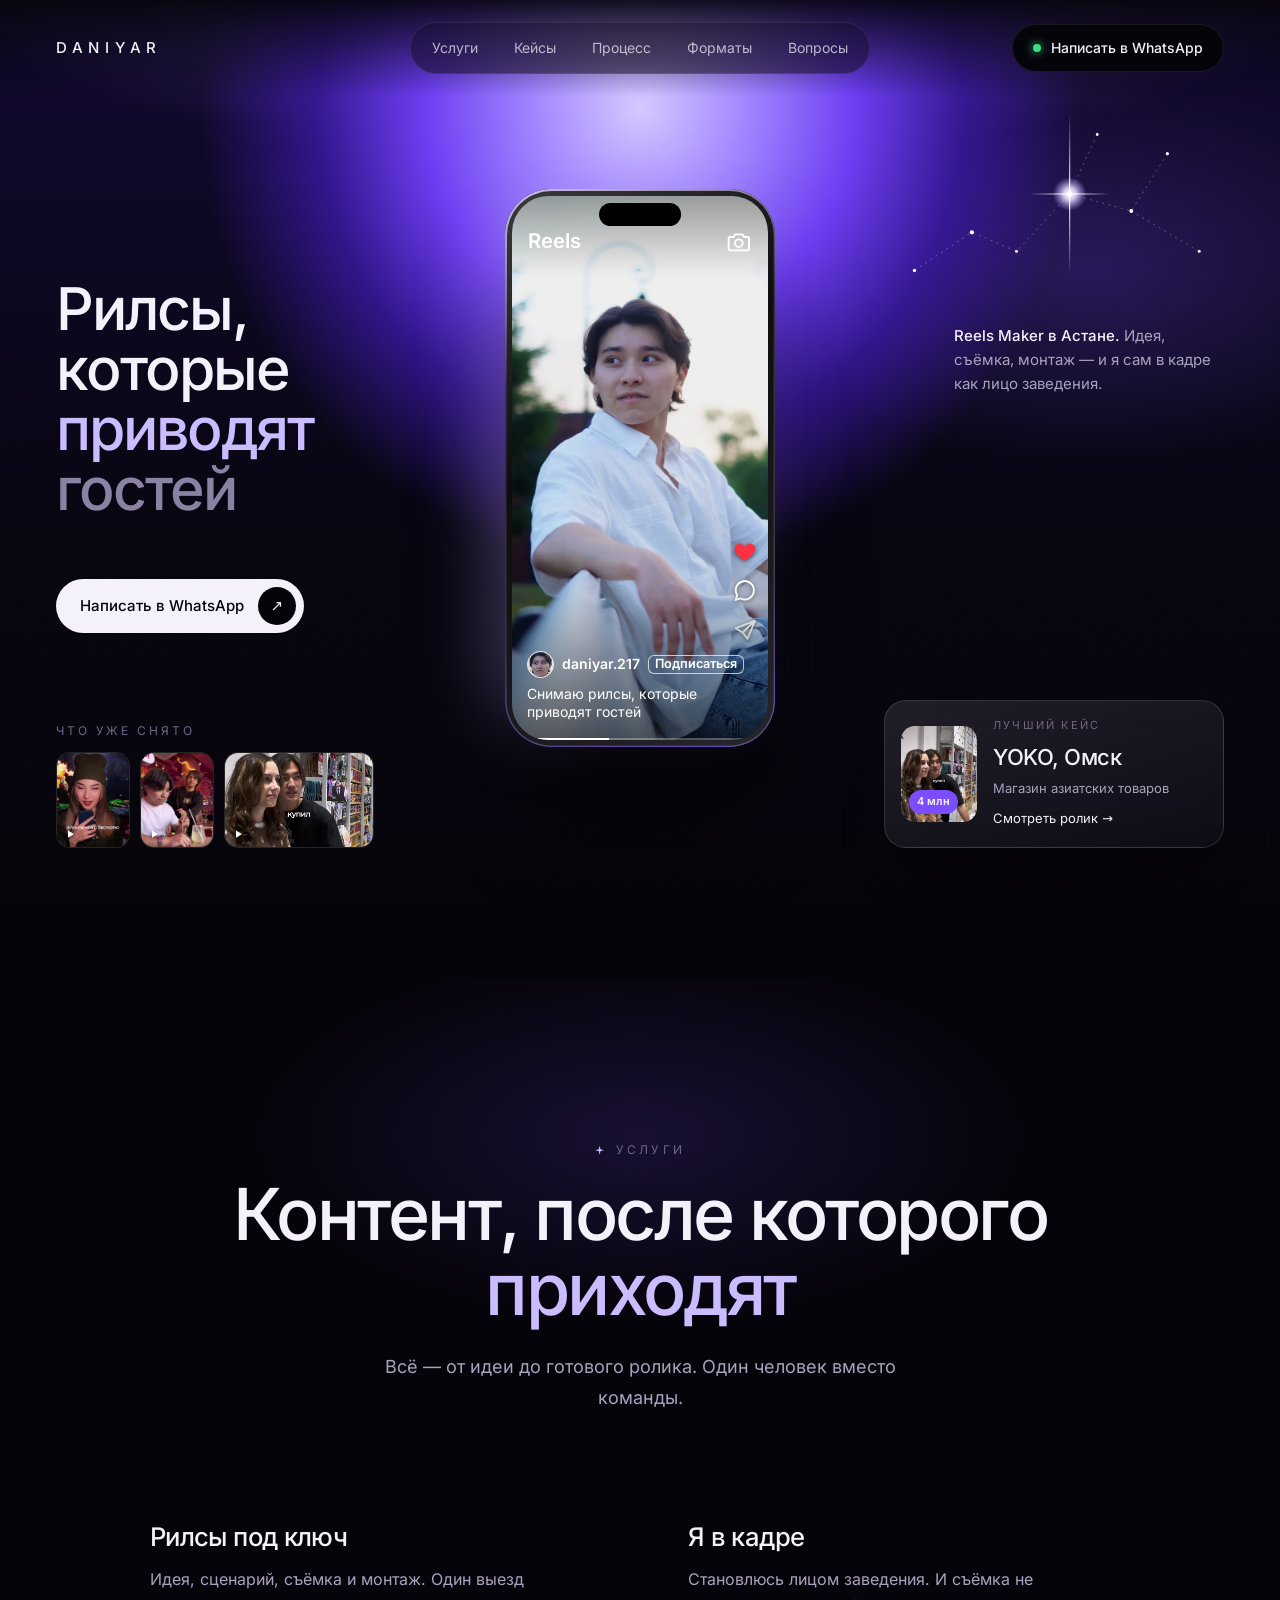
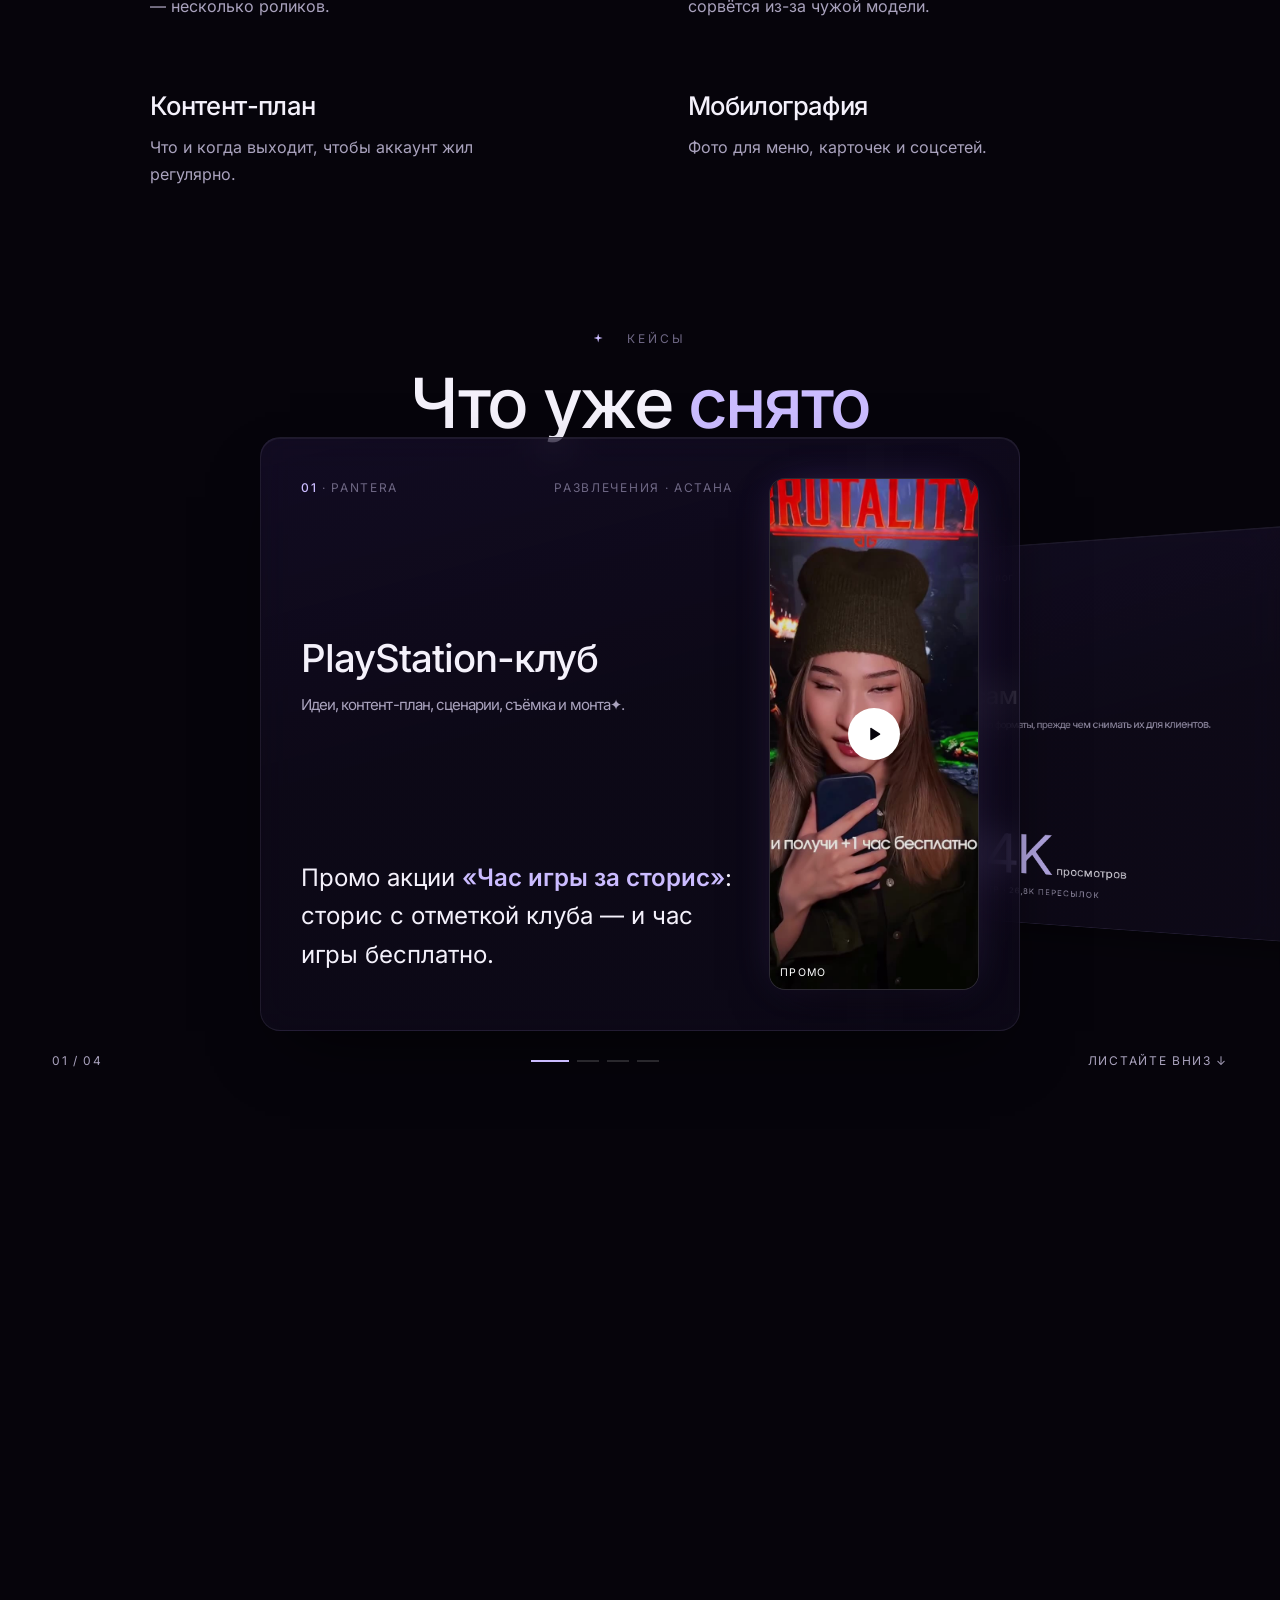
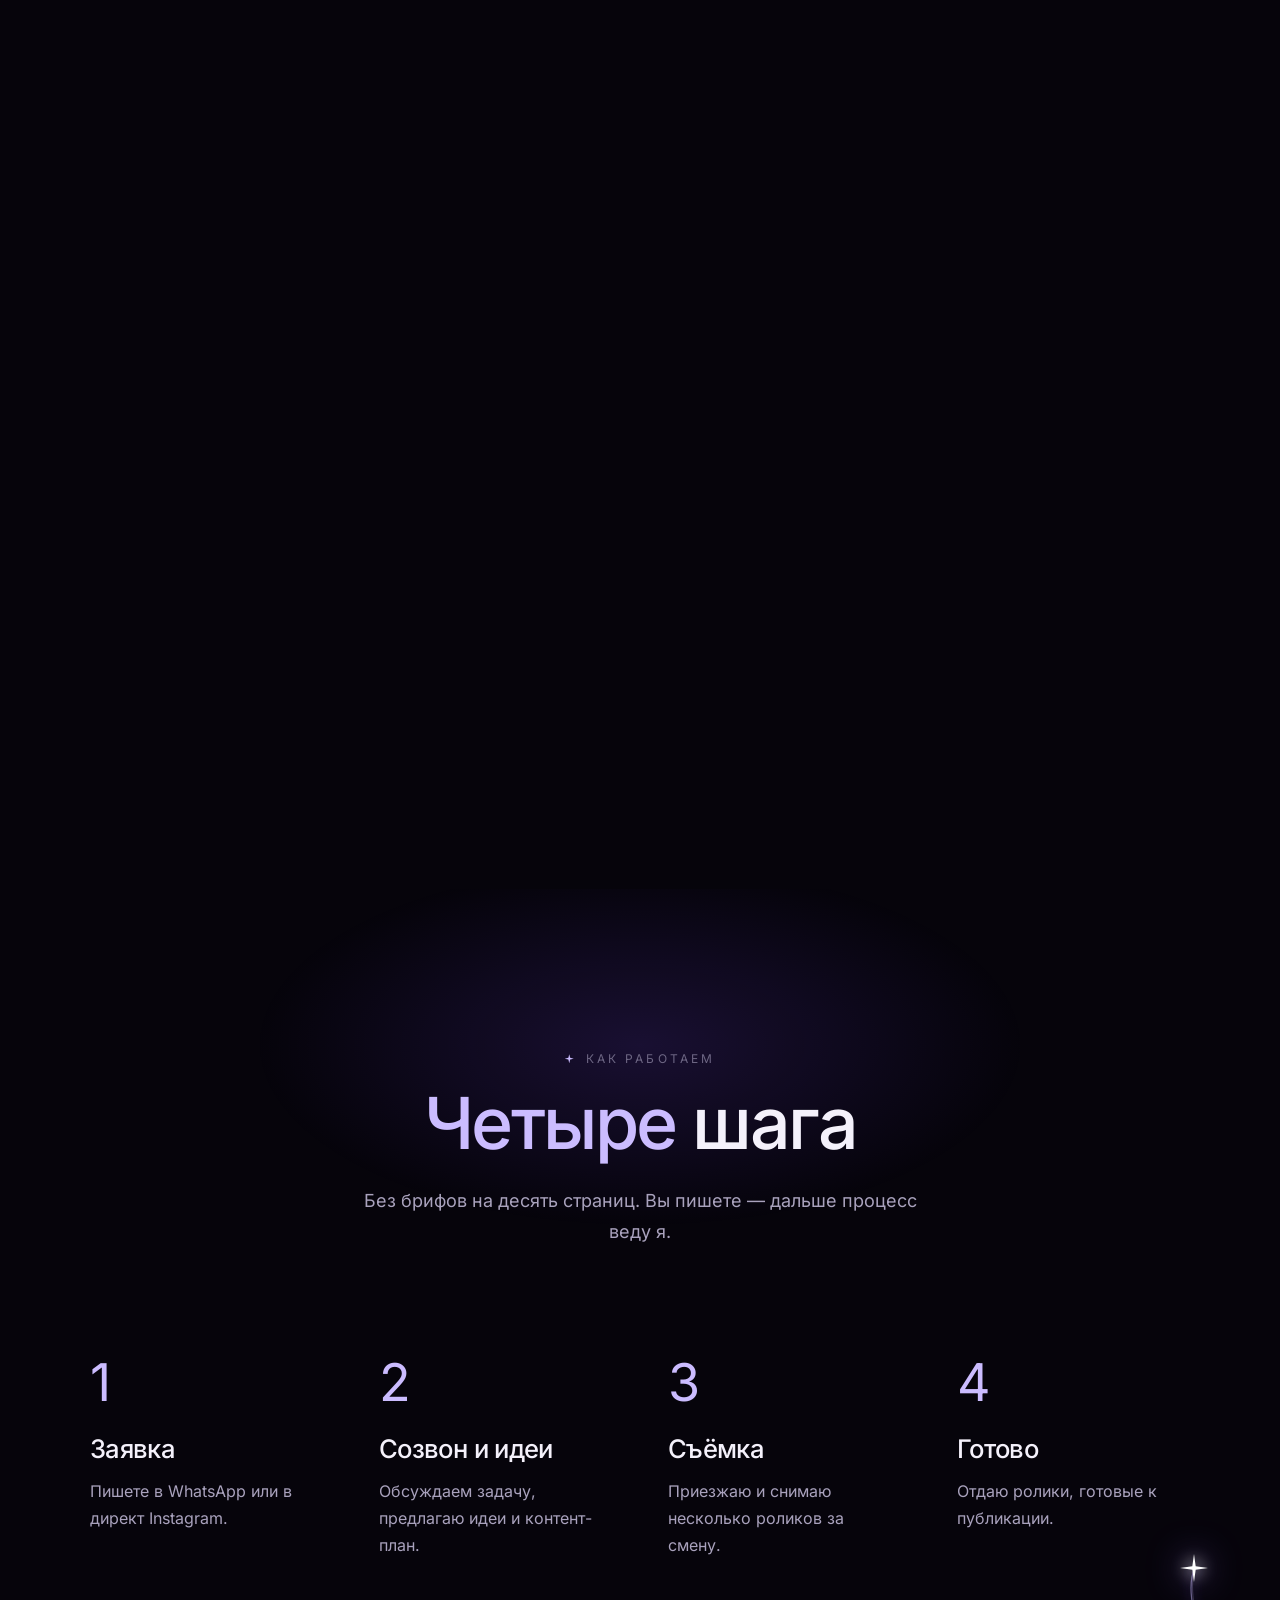
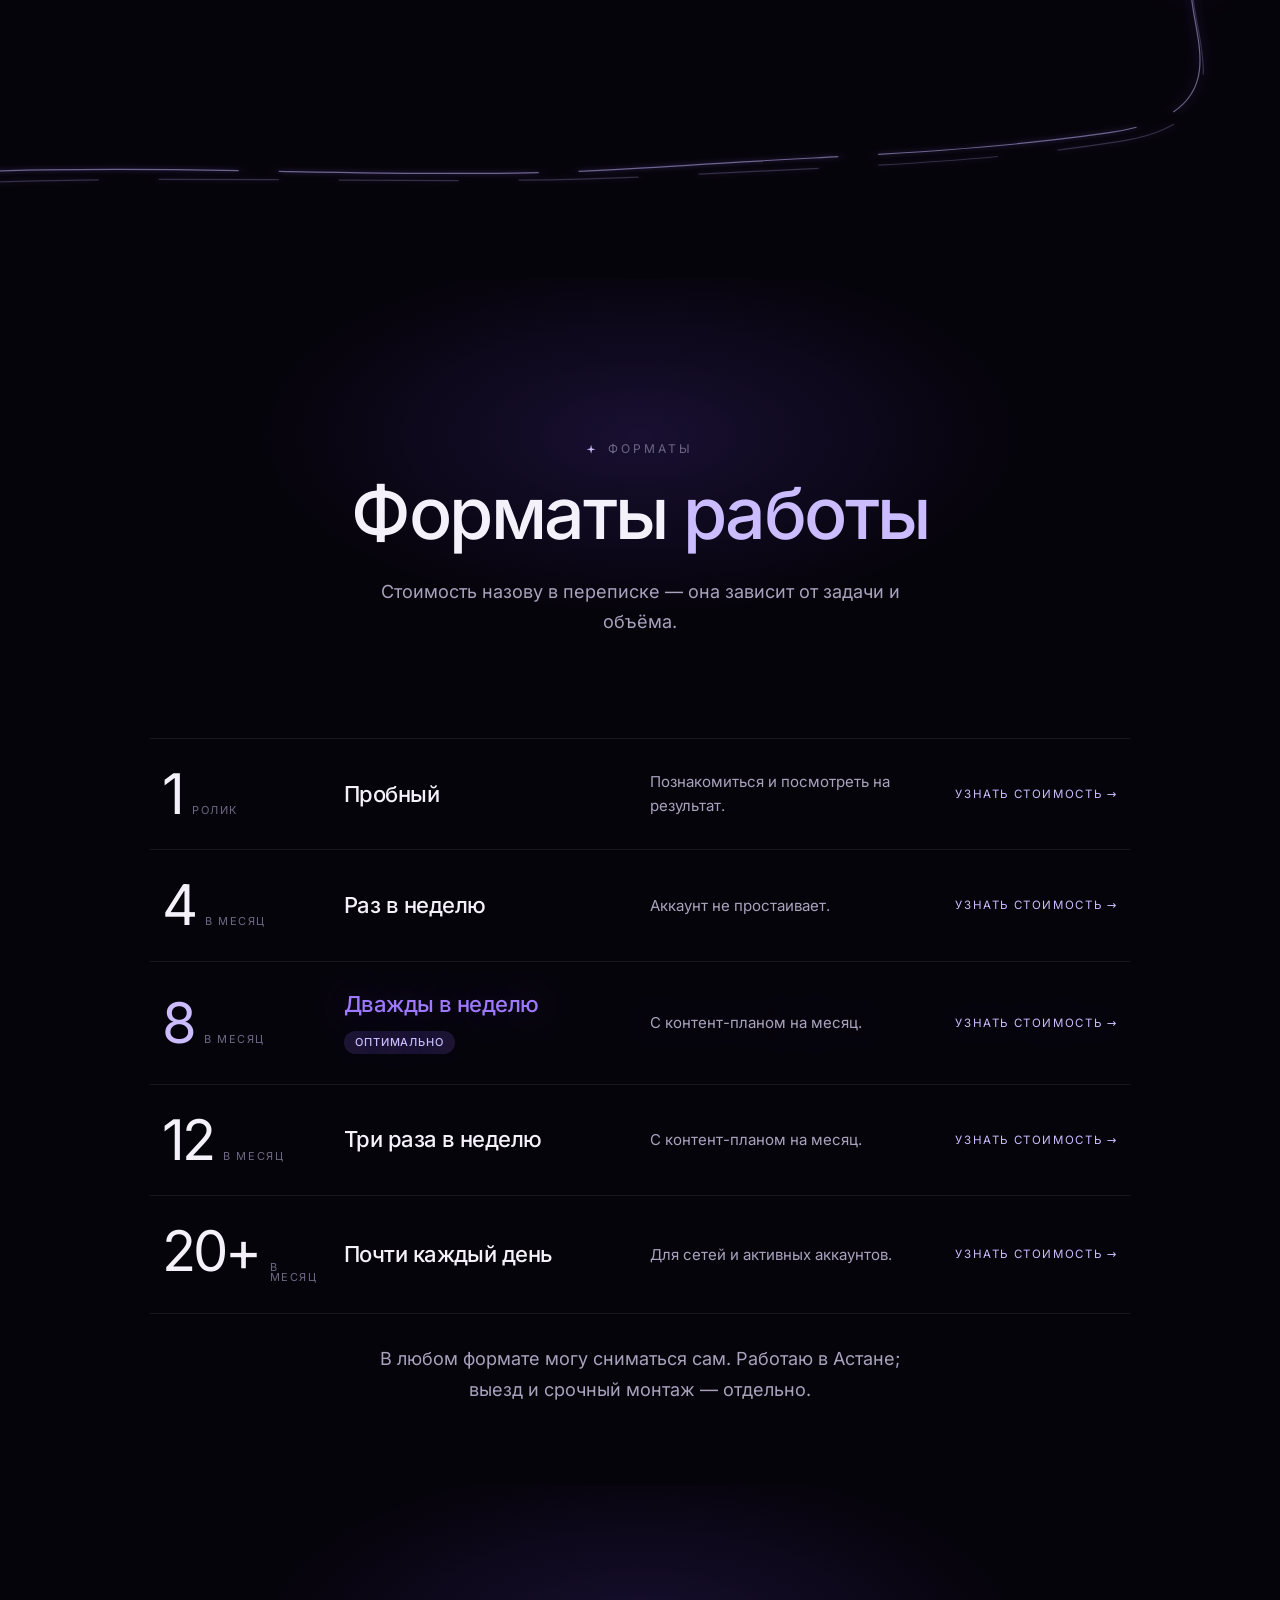
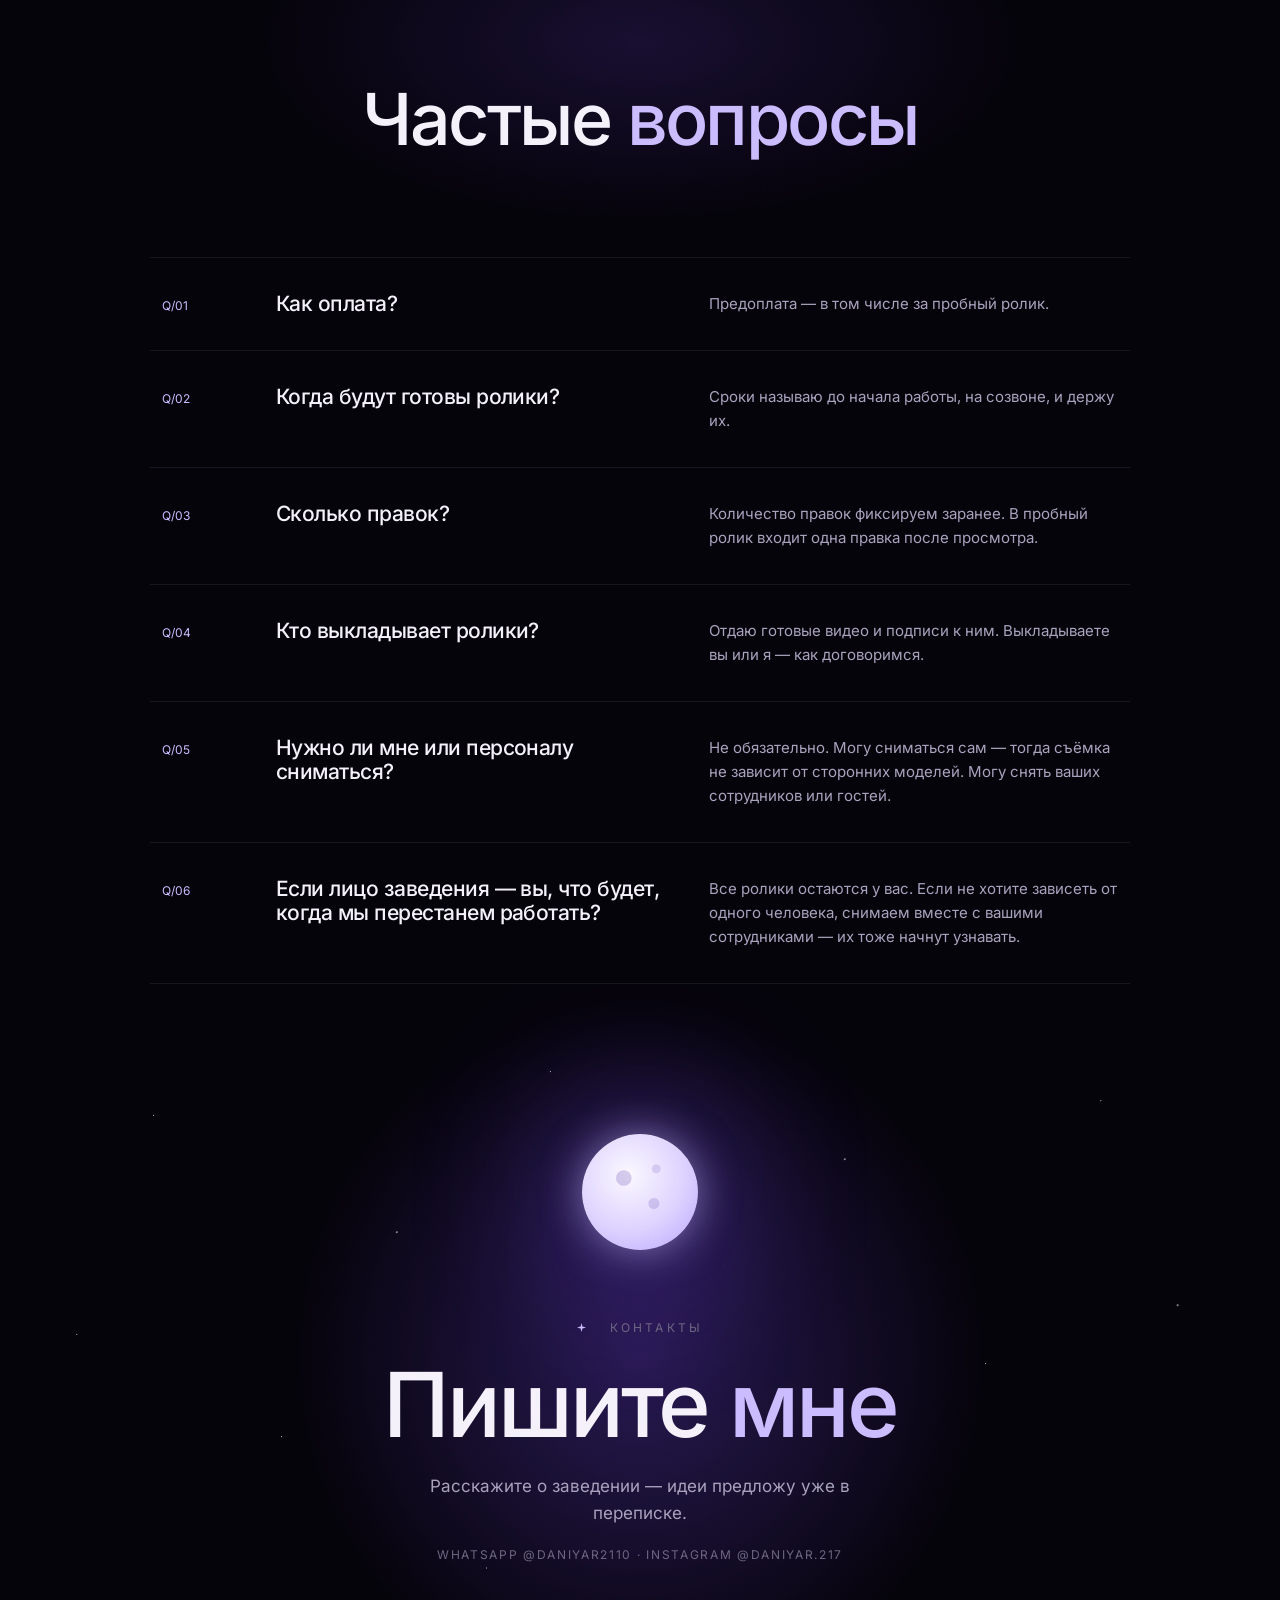
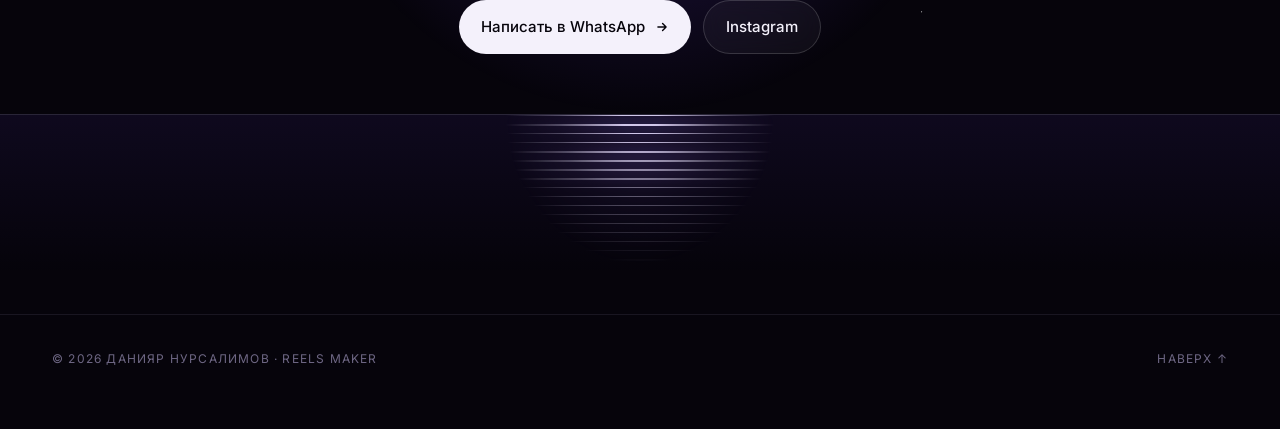
==== reels/index.html @ a0b36f48 "Drop the About section; order cases newest first The values block read too literally for clients; th" ====
<!doctype html>
<html lang="ru" class="no-js">
<head>
<meta charset="utf-8">
<meta name="viewport" content="width=device-width, initial-scale=1, viewport-fit=cover">
<title>Данияр Нурсалимов — Reels Maker | Рилсы для кафе, ресторанов и магазинов</title>
<meta name="description" content="Снимаю рилсы, которые приводят гостей, а не просто набирают лайки. До 4 млн просмотров на лучшем ролике. Идея, сценарий, съёмка, монтаж и съёмка с моим участием в кадре. Астана.">
<meta name="author" content="Данияр Нурсалимов">
<meta name="robots" content="index, follow">
<meta name="theme-color" content="#06040b">
<link rel="canonical" href="https://daniyard4.github.io/reels/">

<!-- Превью ссылки в мессенджерах и соцсетях -->
<meta property="og:type" content="website">
<meta property="og:site_name" content="Данияр Нурсалимов — Reels Maker">
<meta property="og:locale" content="ru_RU">
<meta property="og:url" content="https://daniyard4.github.io/reels/">
<meta property="og:title" content="Данияр — Reels Maker. Рилсы, которые приводят гостей">
<meta property="og:description" content="До 4 млн просмотров на лучшем ролике. Идея, съёмка, монтаж и лицо бренда в кадре — для кафе, ресторанов и магазинов.">
<meta property="og:image" content="https://daniyard4.github.io/reels/og.jpg">
<meta property="og:image:width" content="1200">
<meta property="og:image:height" content="630">
<meta name="twitter:card" content="summary_large_image">
<meta name="twitter:image" content="https://daniyard4.github.io/reels/og.jpg">

<link rel="icon" href="favicon.svg" type="image/svg+xml">
<link rel="apple-touch-icon" href="og.jpg">
<link rel="preload" href="fonts/inter-cyrillic-500-normal.woff2" as="font" type="font/woff2" crossorigin>
<link rel="stylesheet" href="css/site.css?v=13">
<script>
  document.documentElement.classList.replace('no-js', 'js');
</script>
</head>
<body>


<!--
  КОНТАКТЫ. WhatsApp указан ником (ссылки по нику WhatsApp пока работают не везде):
  кнопки с атрибутом data-wa копируют ник и показывают подсказку. Ник задан в js/app.js (NICK)
  и в тексте рядом с кнопками — ищите «daniyar2110».
  Если появится номер: замените href="#contacts" data-wa… на https://wa.me/7XXXXXXXXXX.
-->

<!-- Навигация -->
<nav class="vnav" aria-label="Основная навигация">
  <a class="logo" href="#top">DANIYAR</a>
  <div class="links">
    <a href="#services">Услуги</a>
    <a href="#cases">Кейсы</a>
    <a href="#process">Процесс</a>
    <a href="#formats">Форматы</a>
    <a href="#faq">Вопросы</a>
  </div>
  <a class="cta-top" href="#contacts" data-wa=""><i></i>Написать в WhatsApp</a>
</nav>

<!-- 1. Первый экран -->
<header class="vhero" id="top">
  <!-- Небо: созвездие с путеводной звездой -->
  <svg class="sky" viewBox="0 0 320 220" aria-hidden="true">
    <defs>
      <linearGradient id="fv" x1="0" y1="0" x2="0" y2="1"><stop offset="0" stop-color="#fff" stop-opacity="0"/><stop offset=".5" stop-color="#fff"/><stop offset="1" stop-color="#fff" stop-opacity="0"/></linearGradient>
      <linearGradient id="fh" x1="0" y1="0" x2="1" y2="0"><stop offset="0" stop-color="#fff" stop-opacity="0"/><stop offset=".5" stop-color="#fff"/><stop offset="1" stop-color="#fff" stop-opacity="0"/></linearGradient>
      <radialGradient id="core"><stop offset="0" stop-color="#fff"/><stop offset=".35" stop-color="#e6dcff" stop-opacity=".9"/><stop offset="1" stop-color="#b9a3ff" stop-opacity="0"/></radialGradient>
    </defs>
    <path class="lines" d="M24 168 L78 132 L120 150 L170 96 L228 112 L262 58 M170 96 L196 40 M228 112 L292 150"/>
    <g class="dots"><circle cx="24" cy="168" r="1.6"/><circle cx="78" cy="132" r="2"/><circle cx="120" cy="150" r="1.4"/><circle cx="228" cy="112" r="1.8"/><circle cx="262" cy="58" r="1.5"/><circle cx="196" cy="40" r="1.3"/><circle cx="292" cy="150" r="1.4"/></g>
    <g class="flare"><circle cx="170" cy="96" r="16" fill="url(#core)"/><rect x="169.4" y="20" width="1.2" height="152" fill="url(#fv)"/><rect x="132" y="95.4" width="76" height="1.2" fill="url(#fh)"/><circle cx="170" cy="96" r="2.6" fill="#fff"/></g>
  </svg>
  <h1 class="rv"><span>Рилсы,</span><span>которые</span><span>приводят</span><span>гостей</span></h1>

  <!-- Телефон: исходное фото без обработки внутри рилса -->
  <div class="stage">
    <span class="halo" aria-hidden="true"></span>
    <div class="phone">
      <div class="screen">
        <span class="island" aria-hidden="true"></span>
        <picture>
          <source srcset="me.webp" type="image/webp">
          <img src="me.jpg" width="900" height="1354" alt="Данияр Нурсалимов" fetchpriority="high">
        </picture>
        <div class="ui" aria-hidden="true">
          <div class="ui-top"><b>Reels</b><svg viewBox="0 0 24 24" fill="none" stroke="currentColor" stroke-width="1.8"><path d="M4 7.5h3l1.6-2.5h6.8L17 7.5h3a1.5 1.5 0 0 1 1.5 1.5v9.5A1.5 1.5 0 0 1 20 20H4a1.5 1.5 0 0 1-1.5-1.5V9A1.5 1.5 0 0 1 4 7.5z"/><circle cx="12" cy="13.3" r="3.6"/></svg></div>
          <div class="ui-side">
            <svg class="liked" viewBox="0 0 24 24" fill="currentColor"><path d="M12 20.5s-7.5-4.6-9.3-9.2C1.4 8 3.5 4.5 7 4.5c2 0 3.6 1.1 5 2.9 1.4-1.8 3-2.9 5-2.9 3.5 0 5.6 3.5 4.3 6.8-1.8 4.6-9.3 9.2-9.3 9.2z"/></svg>
            <svg viewBox="0 0 24 24" fill="none" stroke="currentColor" stroke-width="1.8" stroke-linejoin="round"><path d="M20.5 11.5a8.5 8.5 0 0 1-12.4 7.6L3.5 20.5l1.4-4.4A8.5 8.5 0 1 1 20.5 11.5z"/></svg>
            <svg viewBox="0 0 24 24" fill="none" stroke="currentColor" stroke-width="1.8" stroke-linejoin="round"><path d="M21.5 3.5L10 14.5M21.5 3.5l-7 17-4.5-6-6.5-4z"/></svg>
          </div>
          <div class="ui-bottom">
            <div class="ui-user"><img src="me-avatar.jpg" alt="" width="48" height="48">daniyar.217<span class="follow">Подписаться</span></div>
            <p class="ui-cap">Снимаю рилсы, которые приводят гостей</p>
          </div>
          <span class="ui-bar"><i></i></span>
        </div>
      </div>
    </div>
  </div>

  <p class="aside rv" style="--d:.15s"><b>Reels Maker в Астане.</b> Идея, съёмка, монтаж — и я сам в кадре как лицо заведения.</p>
  <a class="cta rv" style="--d:.2s" href="#contacts" data-wa="">Написать в WhatsApp <i aria-hidden="true">↗</i></a>

  <p class="thumbs-cap">Что уже снято</p>
  <div class="thumbs">
    <button type="button" data-videos="cases/pantera.mp4" data-posters="cases/pantera.jpg" aria-label="Ролик для PANTERA"><img src="cases/pantera.jpg" alt="" width="74" height="96"><span><svg width="10" height="10" viewBox="0 0 24 24"><path d="M7 4.8v14.4c0 .8.9 1.3 1.6.9l11.3-7.2c.6-.4.6-1.3 0-1.7L8.6 3.9C7.9 3.5 7 4 7 4.8z" fill="currentColor"/></svg></span></button>
    <button type="button" data-videos="cases/chico-1.mp4|cases/chico-2.mp4" data-posters="cases/chico-1.jpg|cases/chico-2.jpg" aria-label="Ролики для Чико"><img src="cases/chico-1.jpg" alt="" width="74" height="96"><span><svg width="10" height="10" viewBox="0 0 24 24"><path d="M7 4.8v14.4c0 .8.9 1.3 1.6.9l11.3-7.2c.6-.4.6-1.3 0-1.7L8.6 3.9C7.9 3.5 7 4 7 4.8z" fill="currentColor"/></svg></span></button>
    <button type="button" class="wide" data-videos="cases/yoko-4m.mp4" data-posters="cases/yoko-4m.jpg" aria-label="Ролик для YOKO"><img src="cases/yoko-4m.jpg" alt="" width="150" height="96"><span><svg width="10" height="10" viewBox="0 0 24 24"><path d="M7 4.8v14.4c0 .8.9 1.3 1.6.9l11.3-7.2c.6-.4.6-1.3 0-1.7L8.6 3.9C7.9 3.5 7 4 7 4.8z" fill="currentColor"/></svg></span></button>
  </div>

  <button type="button" class="vcard" data-videos="cases/yoko-4m.mp4" data-posters="cases/yoko-4m.jpg">
    <span class="pic"><img src="cases/yoko-4m.jpg" alt="" width="76" height="96"><span class="tagnum">4 млн</span></span>
    <span class="txt"><small>Лучший кейс</small><b>YOKO, Омск</b><span>Магазин азиатских товаров</span><em>Смотреть ролик →</em></span>
  </button>
</header>

<main>
<!-- 2. Услуги -->
<section class="block" id="services">
  <div class="wrap">
    <span class="kicker rv">Услуги</span>
    <h2 class="rv">Контент, после которого <span class="hl">приходят</span></h2>
    <p class="sub rv">Всё — от идеи до готового ролика. Один человек вместо команды.</p>
    <div class="plain-grid">
      <div class="rv"><h3>Рилсы под ключ</h3><p>Идея, сценарий, съёмка и монтаж. Один выезд — несколько роликов.</p></div>
      <div class="rv" style="--d:.08s"><h3>Я в кадре</h3><p>Становлюсь лицом заведения. И съёмка не сорвётся из-за чужой модели.</p></div>
      <div class="rv" style="--d:.16s"><h3>Контент-план</h3><p>Что и когда выходит, чтобы аккаунт жил регулярно.</p></div>
      <div class="rv" style="--d:.24s"><h3>Мобилография</h3><p>Фото для меню, карточек и соцсетей.</p></div>
    </div>
  </div>
</section>

<!-- 3. Кейсы: закреплённая 3D-галерея -->
<section class="gallery" id="cases">
  <div class="gallery-sticky">
    <div class="gallery-head">
      <div class="wrap">
        <span class="kicker">Кейсы</span>
        <h2>Что уже <span class="hl">снято</span></h2>
      </div>
    </div>

    <div class="gallery-stage">
      <!--
        Ролик в кейсе: data-videos="cases/имя.mp4" и обложка data-posters="cases/имя.jpg";
        несколько роликов — через «|». Видео грузится только по нажатию.
      -->
      <article class="glass case has-reel">
        <div class="label"><span><b>01</b> · PANTERA</span><span>Развлечения · Астана</span></div>
        <h3>PlayStation-клуб<small>Идеи, контент-план, сценарии, съёмка и монтаж.</small></h3>
        <div>
          <p class="result">Промо акции <b>«Час игры за сторис»</b>: сторис с отметкой клуба — и час игры бесплатно.</p>
          <div class="links" style="margin-top:16px">
            <button type="button" class="btn btn-accent watch" data-videos="cases/pantera.mp4" data-posters="cases/pantera.jpg">Ролик <span class="pl"><svg width="12" height="12" viewBox="0 0 24 24"><path d="M7 4.8v14.4c0 .8.9 1.3 1.6.9l11.3-7.2c.6-.4.6-1.3 0-1.7L8.6 3.9C7.9 3.5 7 4 7 4.8z" fill="currentColor"/></svg></span></button>
          </div>
        </div>
        <button type="button" class="reel-thumb" data-videos="cases/pantera.mp4" data-posters="cases/pantera.jpg" aria-label="Смотреть ролик для PANTERA">
          <img src="cases/pantera.jpg" alt="" loading="lazy" width="720" height="1280"><span class="pl"><svg width="18" height="18" viewBox="0 0 24 24"><path d="M7 4.8v14.4c0 .8.9 1.3 1.6.9l11.3-7.2c.6-.4.6-1.3 0-1.7L8.6 3.9C7.9 3.5 7 4 7 4.8z" fill="currentColor"/></svg></span><small>Промо</small>
        </button>
      </article>

      <article class="glass case">
        <div class="label"><span><b>02</b> · Личный блог</span><span>Instagram</span></div>
        <h3>Всё сам<small>Здесь проверяю форматы, прежде чем снимать их для клиентов.</small></h3>
        <div class="bottom">
          <div>
            <div class="mega"><span>634K</span><small>просмотров</small></div>
            <p class="case-meta">100% досмотр · 26,8K пересылок</p>
          </div>
        </div>
      </article>

      <article class="glass case has-reel">
        <div class="label"><span><b>03</b> · Чико</span><span>Общепит · Омск</span></div>
        <h3>Сеть ресторанов корейской кухни<small>Сделать ресторан узнаваемым. Полный цикл, лицо заведения в кадре.</small></h3>
        <div>
          <p class="result">Ролики в TikTok залетали, гости <b>узнавали меня лично</b> и приходили за этим.</p>
          <p class="note-sm">Статистика не сохранилась — аккаунт в TikTok закрыт.</p>
          <div class="links" style="margin-top:16px">
            <button type="button" class="btn btn-accent watch" data-videos="cases/chico-1.mp4|cases/chico-2.mp4" data-posters="cases/chico-1.jpg|cases/chico-2.jpg">2 ролика <span class="pl"><svg width="12" height="12" viewBox="0 0 24 24"><path d="M7 4.8v14.4c0 .8.9 1.3 1.6.9l11.3-7.2c.6-.4.6-1.3 0-1.7L8.6 3.9C7.9 3.5 7 4 7 4.8z" fill="currentColor"/></svg></span></button>
          </div>
        </div>
        <button type="button" class="reel-thumb" data-videos="cases/chico-1.mp4|cases/chico-2.mp4" data-posters="cases/chico-1.jpg|cases/chico-2.jpg" aria-label="Смотреть ролики для Чико">
          <img src="cases/chico-1.jpg" alt="" loading="lazy" width="720" height="1278"><span class="pl"><svg width="18" height="18" viewBox="0 0 24 24"><path d="M7 4.8v14.4c0 .8.9 1.3 1.6.9l11.3-7.2c.6-.4.6-1.3 0-1.7L8.6 3.9C7.9 3.5 7 4 7 4.8z" fill="currentColor"/></svg></span><small>2 ролика</small>
        </button>
      </article>

      <article class="glass case has-reel">
        <div class="label"><span><b>04</b> · YOKO</span><span>Ритейл · Омск</span></div>
        <h3>Магазин азиатских товаров<small>Привести покупателей в офлайн-магазин. Полный цикл, сам в кадре.</small></h3>
        <div class="bottom">
          <div>
            <div class="mega"><span data-count="4">4</span><small>млн просмотров</small></div>
            <p class="case-meta">129K лайков · 5,9K сохранений</p>
            <div class="links" style="margin-top:16px">
              <button type="button" class="btn btn-accent watch" data-videos="cases/yoko-4m.mp4" data-posters="cases/yoko-4m.jpg">Ролик <span class="pl"><svg width="12" height="12" viewBox="0 0 24 24"><path d="M7 4.8v14.4c0 .8.9 1.3 1.6.9l11.3-7.2c.6-.4.6-1.3 0-1.7L8.6 3.9C7.9 3.5 7 4 7 4.8z" fill="currentColor"/></svg></span></button>
              <a class="btn btn-ghost" href="https://www.tiktok.com/t/ZTycmPgDJ" target="_blank" rel="noopener">В TikTok</a>
            </div>
          </div>
        </div>
        <button type="button" class="reel-thumb" data-videos="cases/yoko-4m.mp4" data-posters="cases/yoko-4m.jpg" aria-label="Смотреть ролик YOKO на 4 млн просмотров">
          <img src="cases/yoko-4m.jpg" alt="" loading="lazy" width="576" height="1024"><span class="pl"><svg width="18" height="18" viewBox="0 0 24 24"><path d="M7 4.8v14.4c0 .8.9 1.3 1.6.9l11.3-7.2c.6-.4.6-1.3 0-1.7L8.6 3.9C7.9 3.5 7 4 7 4.8z" fill="currentColor"/></svg></span><small>4 млн</small>
        </button>
      </article>
    </div>

    <div class="gallery-foot">
      <div class="wrap">
        <span class="gallery-count">01 / 04</span>
        <span class="dots" aria-hidden="true"><i class="on"></i><i></i><i></i><i></i></span>
        <span class="hint">Листайте вниз ↓</span>
      </div>
    </div>
  </div>
</section>

<!-- 4. Как работаем -->
<section class="block" id="process">
  <svg class="wisp" viewBox="0 0 1200 600" preserveAspectRatio="none" aria-hidden="true"><path d="M-20 560 C200 540 400 585 600 552 S900 520 1040 470 S1100 200 1120 90"/><path class="w2" d="M-20 585 C220 565 420 595 620 570 S920 540 1050 490 S1105 220 1120 90"/></svg>
  <svg class="wisp-star" viewBox="0 0 40 40" aria-hidden="true"><path d="M20 0 L22.4 17.6 L40 20 L22.4 22.4 L20 40 L17.6 22.4 L0 20 L17.6 17.6 Z"/></svg>
  <div class="wrap">
    <span class="kicker rv">Как работаем</span>
    <h2 class="rv"><span class="hl">Четыре</span> шага</h2>
    <p class="sub rv">Без брифов на десять страниц. Вы пишете — дальше процесс веду я.</p>
    <ol class="steps-row">
      <li class="rv"><span class="num">1</span><h3>Заявка</h3><p>Пишете в WhatsApp или в директ Instagram.</p></li>
      <li class="rv" style="--d:.08s"><span class="num">2</span><h3>Созвон и идеи</h3><p>Обсуждаем задачу, предлагаю идеи и контент-план.</p></li>
      <li class="rv" style="--d:.16s"><span class="num">3</span><h3>Съёмка</h3><p>Приезжаю и снимаю несколько роликов за смену.</p></li>
      <li class="rv" style="--d:.24s"><span class="num">4</span><h3>Готово</h3><p>Отдаю ролики, готовые к публикации.</p></li>
    </ol>
  </div>
</section>

<!-- 5. Форматы работы. Цены не указаны: стоимость называется в переписке -->
<section class="block" id="formats">
  <div class="wrap">
    <span class="kicker rv">Форматы</span>
    <h2 class="rv">Форматы <span class="hl">работы</span></h2>
    <p class="sub rv">Стоимость назову в переписке — она зависит от задачи и объёма.</p>
    <div class="fmt-list">
      <div class="fmt-row rv"><span class="cnt">1<small>ролик</small></span><h3>Пробный</h3><p>Познакомиться и посмотреть на результат.</p><a class="ask-link" href="#contacts" data-wa="Пробный ролик">Узнать стоимость</a></div>
      <div class="fmt-row rv"><span class="cnt">4<small>в месяц</small></span><h3>Раз в неделю</h3><p>Аккаунт не простаивает.</p><a class="ask-link" href="#contacts" data-wa="4 ролика в месяц">Узнать стоимость</a></div>
      <div class="fmt-row rv hl"><span class="cnt">8<small>в месяц</small></span><h3>Дважды в неделю <span class="badge">Оптимально</span></h3><p>С контент-планом на месяц.</p><a class="ask-link" href="#contacts" data-wa="8 роликов в месяц">Узнать стоимость</a></div>
      <div class="fmt-row rv"><span class="cnt">12<small>в месяц</small></span><h3>Три раза в неделю</h3><p>С контент-планом на месяц.</p><a class="ask-link" href="#contacts" data-wa="12 роликов в месяц">Узнать стоимость</a></div>
      <div class="fmt-row rv"><span class="cnt">20+<small>в месяц</small></span><h3>Почти каждый день</h3><p>Для сетей и активных аккаунтов.</p><a class="ask-link" href="#contacts" data-wa="20+ роликов в месяц">Узнать стоимость</a></div>
    </div>
    <p class="sub rv fmt-note">В любом формате могу сниматься сам. Работаю в Астане; выезд и срочный монтаж — отдельно.</p>
  </div>
</section>

<!-- 6. Частые вопросы -->
<section class="block" id="faq">
  <div class="wrap">
    <span class="kicker rv">Вопросы</span>
    <h2 class="rv">Частые <span class="hl">вопросы</span></h2>
    <div class="rules">
      <div class="rule rv"><span class="n">Q/01</span><h3>Как оплата?</h3><p>Предоплата — в том числе за пробный ролик.</p></div>
      <div class="rule rv"><span class="n">Q/02</span><h3>Когда будут готовы ролики?</h3><p>Сроки называю до начала работы, на созвоне, и держу их.</p></div>
      <div class="rule rv"><span class="n">Q/03</span><h3>Сколько правок?</h3><p>Количество правок фиксируем заранее. В пробный ролик входит одна правка после просмотра.</p></div>
      <div class="rule rv"><span class="n">Q/04</span><h3>Кто выкладывает ролики?</h3><p>Отдаю готовые видео и подписи к ним. Выкладываете вы или я — как договоримся.</p></div>
      <div class="rule rv"><span class="n">Q/05</span><h3>Нужно ли мне или персоналу сниматься?</h3><p>Не обязательно. Могу сниматься сам — тогда съёмка не зависит от сторонних моделей. Могу снять ваших сотрудников или гостей.</p></div>
      <div class="rule rv"><span class="n">Q/06</span><h3>Если лицо заведения — вы, что будет, когда мы перестанем работать?</h3><p>Все ролики остаются у вас. Если не хотите зависеть от одного человека, снимаем вместе с вашими сотрудниками — их тоже начнут узнавать.</p></div>
    </div>
  </div>
</section>

<!-- 7. Контакты -->
<section class="final" id="contacts">
  <div class="night" aria-hidden="true"><span class="stars"></span><span class="moon"></span><span class="sea"><i></i></span></div>
  <div class="wrap">
    <div class="final-grid">
      <div>
        <span class="kicker rv">Контакты</span>
        <h2 class="rv">Пишите <span class="hl">мне</span></h2>
        <p class="final-sub rv">Расскажите о заведении — идеи предложу уже в переписке.</p>
        <p class="final-nick rv">WhatsApp @daniyar2110 · Instagram @daniyar.217</p>
        <div class="hero-cta rv">
          <a href="#contacts" class="btn btn-accent" data-wa="">Написать в WhatsApp <svg width="14" height="14" viewBox="0 0 24 24" fill="none" stroke="currentColor" stroke-width="2.4" stroke-linecap="round" stroke-linejoin="round"><path d="M5 12h14M13 6l6 6-6 6"/></svg></a>
          <a href="https://www.instagram.com/daniyar.217/" class="btn btn-ghost" target="_blank" rel="noopener">Instagram</a>
        </div>
      </div>
    </div>
  </div>
</section>
</main>

<footer>
  <div class="wrap">
    <span>© 2026 Данияр Нурсалимов · Reels Maker</span>
    <a href="#top">Наверх ↑</a>
  </div>
</footer>

<!-- Плеер роликов из кейсов -->
<div class="player" role="dialog" aria-modal="true" aria-label="Ролик">
  <div class="player-box">
    <button type="button" class="btn btn-ghost player-close" aria-label="Закрыть">✕</button>
    <video controls playsinline preload="none"></video>
    <div class="player-nav"></div>
  </div>
</div>
<div class="toast" id="toast" role="status" aria-live="polite"></div>

<script src="js/app.js?v=13"></script>
</body>
</html>
---- reels/css/site.css ----
@font-face { font-family: "Cormorant"; font-weight: 500; font-style: normal; font-display: swap; src: url(../fonts/cormorant-garamond-cyrillic-500-normal.woff2) format("woff2"); unicode-range: U+0301, U+0400-045F, U+0490-0491, U+04B0-04B1, U+2116; }
@font-face { font-family: "Cormorant"; font-weight: 500; font-style: normal; font-display: swap; src: url(../fonts/cormorant-garamond-latin-500-normal.woff2) format("woff2"); unicode-range: U+0000-00FF, U+0131, U+0152-0153, U+02BB-02BC, U+02C6, U+02DA, U+02DC, U+2000-206F, U+20AC, U+2122, U+2191, U+2193, U+2212, U+2215, U+FEFF, U+FFFD; }
@font-face { font-family: "Cormorant"; font-weight: 500; font-style: italic; font-display: swap; src: url(../fonts/cormorant-garamond-cyrillic-500-italic.woff2) format("woff2"); unicode-range: U+0301, U+0400-045F, U+0490-0491, U+04B0-04B1, U+2116; }
@font-face { font-family: "Cormorant"; font-weight: 500; font-style: italic; font-display: swap; src: url(../fonts/cormorant-garamond-latin-500-italic.woff2) format("woff2"); unicode-range: U+0000-00FF, U+0131, U+0152-0153, U+02BB-02BC, U+02C6, U+02DA, U+02DC, U+2000-206F, U+20AC, U+2122, U+2191, U+2193, U+2212, U+2215, U+FEFF, U+FFFD; }
@font-face { font-family: "Cormorant"; font-weight: 600; font-style: normal; font-display: swap; src: url(../fonts/cormorant-garamond-cyrillic-600-normal.woff2) format("woff2"); unicode-range: U+0301, U+0400-045F, U+0490-0491, U+04B0-04B1, U+2116; }
@font-face { font-family: "Cormorant"; font-weight: 600; font-style: normal; font-display: swap; src: url(../fonts/cormorant-garamond-latin-600-normal.woff2) format("woff2"); unicode-range: U+0000-00FF, U+0131, U+0152-0153, U+02BB-02BC, U+02C6, U+02DA, U+02DC, U+2000-206F, U+20AC, U+2122, U+2191, U+2193, U+2212, U+2215, U+FEFF, U+FFFD; }
@font-face { font-family: "Inter"; font-weight: 400; font-display: swap; src: url(../fonts/inter-cyrillic-400-normal.woff2) format("woff2"); unicode-range: U+0301, U+0400-045F, U+0490-0491, U+04B0-04B1, U+2116; }
@font-face { font-family: "Inter"; font-weight: 400; font-display: swap; src: url(../fonts/inter-latin-400-normal.woff2) format("woff2"); unicode-range: U+0000-00FF, U+0131, U+0152-0153, U+02BB-02BC, U+02C6, U+02DA, U+02DC, U+2000-206F, U+20AC, U+2122, U+2191, U+2193, U+2212, U+2215, U+FEFF, U+FFFD; }
@font-face { font-family: "Inter"; font-weight: 500; font-display: swap; src: url(../fonts/inter-cyrillic-500-normal.woff2) format("woff2"); unicode-range: U+0301, U+0400-045F, U+0490-0491, U+04B0-04B1, U+2116; }
@font-face { font-family: "Inter"; font-weight: 500; font-display: swap; src: url(../fonts/inter-latin-500-normal.woff2) format("woff2"); unicode-range: U+0000-00FF, U+0131, U+0152-0153, U+02BB-02BC, U+02C6, U+02DA, U+02DC, U+2000-206F, U+20AC, U+2122, U+2191, U+2193, U+2212, U+2215, U+FEFF, U+FFFD; }
@font-face { font-family: "Inter"; font-weight: 600; font-display: swap; src: url(../fonts/inter-cyrillic-600-normal.woff2) format("woff2"); unicode-range: U+0301, U+0400-045F, U+0490-0491, U+04B0-04B1, U+2116; }
@font-face { font-family: "Inter"; font-weight: 600; font-display: swap; src: url(../fonts/inter-latin-600-normal.woff2) format("woff2"); unicode-range: U+0000-00FF, U+0131, U+0152-0153, U+02BB-02BC, U+02C6, U+02DA, U+02DC, U+2000-206F, U+20AC, U+2122, U+2191, U+2193, U+2212, U+2215, U+FEFF, U+FFFD; }
@font-face { font-family: "JetBrains Mono"; font-weight: 400; font-display: swap; src: url(../fonts/jetbrains-mono-cyrillic-400-normal.woff2) format("woff2"); unicode-range: U+0301, U+0400-045F, U+0490-0491, U+04B0-04B1, U+2116; }
@font-face { font-family: "JetBrains Mono"; font-weight: 400; font-display: swap; src: url(../fonts/jetbrains-mono-latin-400-normal.woff2) format("woff2"); unicode-range: U+0000-00FF, U+0131, U+0152-0153, U+02BB-02BC, U+02C6, U+02DA, U+02DC, U+2000-206F, U+20AC, U+2122, U+2191, U+2193, U+2212, U+2215, U+FEFF, U+FFFD; }
@font-face { font-family: "JetBrains Mono"; font-weight: 500; font-display: swap; src: url(../fonts/jetbrains-mono-cyrillic-500-normal.woff2) format("woff2"); unicode-range: U+0301, U+0400-045F, U+0490-0491, U+04B0-04B1, U+2116; }
@font-face { font-family: "JetBrains Mono"; font-weight: 500; font-display: swap; src: url(../fonts/jetbrains-mono-latin-500-normal.woff2) format("woff2"); unicode-range: U+0000-00FF, U+0131, U+0152-0153, U+02BB-02BC, U+02C6, U+02DA, U+02DC, U+2000-206F, U+20AC, U+2122, U+2191, U+2193, U+2212, U+2215, U+FEFF, U+FFFD; }

@property --a { syntax: "<angle>"; initial-value: 0deg; inherits: false; }

/* Themes. Default: garnet (expensive red). Alternative: <html data-theme="amethyst">. */
:root {
  --ink-rgb: 8, 3, 5;
  --ink2-rgb: 19, 7, 10;
  --glass-hi-rgb: 52, 18, 26;
  --text-rgb: 245, 235, 233;
  --tint-rgb: 255, 205, 205;
  --accent-rgb: 196, 30, 58;
  --champ-rgb: 246, 206, 196;
  --ember-rgb: 242, 104, 84;
  --bronze-rgb: 120, 28, 52;
  --moon-rgb: 223, 224, 234;
  --accent-2: #7d0f24;
  --btn-top: #f07a89;
  --btn-hover: #e2546a;
  --on-accent: #fff5f3;
  --node-hi: #ffb3bd;
  --node-lo: #6a0c1e;
  --muted: #bda8a6;
  --dim: #7a6462;
  /* particle palette (0..1 rgb): four main tones, three secondary (moonlight) tones */
  --pc1: .86 .1 .2; --pc2: .98 .4 .36; --pc3: .6 .04 .14; --pc4: 1 .86 .76;
  --ps1: .87 .88 .95; --ps2: .74 .68 .9; --ps3: 1 .8 .72;
  --photo-tint: 1.1 .8 .78;
}
:root[data-theme="amethyst"] {
  --ink-rgb: 6, 4, 11;
  --ink2-rgb: 15, 10, 25;
  --glass-hi-rgb: 40, 27, 62;
  --text-rgb: 240, 235, 248;
  --tint-rgb: 222, 205, 255;
  --accent-rgb: 158, 108, 255;
  --champ-rgb: 230, 214, 255;
  --ember-rgb: 255, 128, 214;
  --bronze-rgb: 66, 40, 130;
  --moon-rgb: 223, 226, 240;
  --accent-2: #4f22b0;
  --btn-top: #c9a9ff;
  --btn-hover: #b28bff;
  --on-accent: #fbf8ff;
  --node-hi: #e6d6ff;
  --node-lo: #3f1a96;
  --muted: #b0a8c2;
  --dim: #6f6884;
  --pc1: .64 .44 1; --pc2: .86 .76 1; --pc3: .42 .2 .92; --pc4: 1 .96 1;
  --ps1: .87 .89 .97; --ps2: .55 .7 1; --ps3: 1 .74 .92;
  --photo-tint: .9 .82 1.1;
}
:root {
  --bg: rgb(var(--ink-rgb));
  --bg-2: rgb(var(--ink2-rgb));
  --text: rgb(var(--text-rgb));
  --accent: rgb(var(--accent-rgb));
  --champagne: rgb(var(--champ-rgb));
  --ember: rgb(var(--ember-rgb));
  --bronze: rgb(var(--bronze-rgb));
  --moon: rgb(var(--moon-rgb));
  --accent-glow: rgba(var(--accent-rgb), .4);
  --accent-soft: rgba(var(--accent-rgb), .12);
  --holo: linear-gradient(115deg, var(--champagne), var(--accent) 35%, var(--ember) 60%, var(--accent) 80%, var(--moon));
  --glass: rgba(var(--ink2-rgb), .58);
  --glass-hi: rgba(var(--glass-hi-rgb), .42);
  --border: rgba(var(--tint-rgb), .09);
  --border-hi: rgba(var(--tint-rgb), .2);
  --radius: 20px;
  --sans: "Inter", system-ui, -apple-system, "Segoe UI", sans-serif;
  --display: "Cormorant", "Cormorant Garamond", Georgia, "Times New Roman", serif;
  --mono: "JetBrains Mono", ui-monospace, "SF Mono", Menlo, monospace;
  --wrap: 1240px;
}

* { box-sizing: border-box; margin: 0; padding: 0; }
html { -webkit-text-size-adjust: 100%; }
body {
  background: var(--bg);
  color: var(--text);
  font-family: var(--sans);
  font-size: 16px;
  line-height: 1.6;
  overflow-x: hidden;
  -webkit-font-smoothing: antialiased;
}
a { color: inherit; text-decoration: none; }
img, svg { display: block; }
::selection { background: var(--accent); color: #111; }
.wrap { width: 100%; max-width: var(--wrap); margin: 0 auto; padding: 0 32px; position: relative; }
@media (max-width: 640px) { .wrap { padding: 0 16px; } }
.hl { color: var(--accent); text-shadow: 0 0 34px var(--accent-glow); }
h1 .hl, h2 .hl, blockquote .hl { font-style: italic; background: linear-gradient(180deg, var(--champagne), var(--accent) 55%, var(--accent-2)); -webkit-background-clip: text; background-clip: text; color: transparent; text-shadow: none; filter: drop-shadow(0 0 22px rgba(var(--accent-rgb),.35)); padding-right: .06em; }
.holo-text { background: var(--holo); -webkit-background-clip: text; background-clip: text; color: transparent; }

/* ---------- WebGL stage ---------- */
#gl { position: fixed; inset: 0; width: 100%; height: 100%; z-index: 0; pointer-events: none; }
.vignette {
  position: fixed; inset: 0; z-index: 1; pointer-events: none;
  background:
    radial-gradient(120% 90% at 50% 45%, transparent 55%, rgba(0,0,0,.75)),
    linear-gradient(to bottom, rgba(var(--ink-rgb),.35), transparent 18%, transparent 82%, rgba(var(--ink-rgb),.5));
}
.no-gl .vignette {
  background:
    radial-gradient(50% 40% at 70% 30%, rgba(var(--accent-rgb),.18), transparent 70%),
    radial-gradient(40% 35% at 20% 80%, rgba(var(--bronze-rgb),.12), transparent 70%),
    radial-gradient(120% 90% at 50% 45%, transparent 55%, rgba(0,0,0,.75));
}
.grain {
  position: fixed; inset: 0; z-index: 2; pointer-events: none; opacity: .07; mix-blend-mode: overlay;
  background-image: url("data:image/svg+xml,%3Csvg xmlns='http://www.w3.org/2000/svg' width='220' height='220'%3E%3Cfilter id='n'%3E%3CfeTurbulence type='fractalNoise' baseFrequency='.9' numOctaves='3' stitchTiles='stitch'/%3E%3C/filter%3E%3Crect width='100%25' height='100%25' filter='url(%23n)'/%3E%3C/svg%3E");
}
main, header.hero, footer { position: relative; z-index: 3; }

/* ---------- loader ---------- */
.loader { display: none; }
.js .loader {
  position: fixed; inset: 0; z-index: 90; display: grid; place-items: center; background: var(--bg);
  transition: opacity .8s ease, visibility .8s;
}
.loader.done { opacity: 0; visibility: hidden; }
.loader-inner { width: min(320px, 70vw); font-family: var(--mono); font-size: 12px; letter-spacing: .2em; color: var(--muted); text-transform: uppercase; }
.loader-row { display: flex; justify-content: space-between; }
.loader-bar { margin-top: 14px; height: 1px; background: rgba(255,255,255,.1); overflow: hidden; }
.loader-bar i { display: block; height: 100%; width: 0; background: var(--holo); box-shadow: 0 0 12px var(--accent); }

/* ---------- HUD ---------- */
.nav-shell { position: fixed; top: 18px; left: 0; right: 0; z-index: 50; padding: 0 20px; pointer-events: none; }
.nav { max-width: var(--wrap); margin: 0 auto; display: flex; align-items: center; justify-content: space-between; gap: 16px; padding: 0 12px; }
.nav > * { pointer-events: auto; }
.logo { display: flex; align-items: center; gap: 12px; font-family: var(--display); font-weight: 600; letter-spacing: .32em; font-size: 17px; }
.logo-mark { width: 30px; height: 30px; border-radius: 50%; display: grid; place-items: center; border: 1px solid var(--border-hi); background: rgba(var(--ink2-rgb),.5); backdrop-filter: blur(10px); -webkit-backdrop-filter: blur(10px); }
.nav-pill {
  display: flex; align-items: center; gap: 4px; padding: 5px;
  border-radius: 999px; background: rgba(var(--ink2-rgb),.55); border: 1px solid var(--border-hi);
  backdrop-filter: blur(16px) saturate(140%); -webkit-backdrop-filter: blur(16px) saturate(140%);
  font-family: var(--mono); font-size: 12px; letter-spacing: .12em; text-transform: uppercase;
}
.nav-pill a { padding: 8px 14px; border-radius: 999px; color: var(--muted); transition: color .2s, background .2s; }
.nav-pill a:hover { color: var(--text); background: rgba(255,255,255,.06); }
.nav-pill a.active { color: var(--text); }
.nav-pill a.cta { color: var(--on-accent); background: var(--accent); box-shadow: 0 0 24px -4px var(--accent-glow); }
.nav-pill a.cta:hover { background: var(--btn-hover); }
@media (max-width: 860px) { .nav-pill a:not(.cta) { display: none; } }

.hud {
  position: fixed; left: 24px; bottom: 22px; z-index: 40; pointer-events: none;
  font-family: var(--mono); font-size: 11px; letter-spacing: .2em; text-transform: uppercase; color: var(--muted);
  display: flex; align-items: center; gap: 12px;
}
.hud b { color: var(--accent); font-weight: 500; }
.hud .sep { width: 28px; height: 1px; background: var(--border-hi); }
.scrollbar { position: fixed; right: 14px; top: 50%; height: 160px; translate: 0 -50%; width: 2px; z-index: 40; background: rgba(255,255,255,.08); border-radius: 2px; pointer-events: none; }
.scrollbar i { position: absolute; left: 0; top: 0; width: 100%; height: 22%; border-radius: 2px; background: #fff; box-shadow: 0 0 10px rgba(255,255,255,.6); }
@media (max-width: 640px) { .hud { left: 16px; bottom: 14px; font-size: 10px; } .scrollbar { right: 6px; height: 110px; } }

.cursor { position: fixed; left: 0; top: 0; z-index: 95; pointer-events: none; width: 34px; height: 34px; margin: -17px 0 0 -17px; border-radius: 50%; border: 1px solid rgba(255,255,255,.5); transition: width .25s, height .25s, margin .25s, background .25s, border-color .25s; mix-blend-mode: difference; display: none; }
.cursor.big { width: 64px; height: 64px; margin: -32px 0 0 -32px; background: rgba(255,255,255,.9); border-color: transparent; }
@media (pointer: fine) { .js .cursor { display: block; } }

/* ---------- buttons ---------- */
.btn {
  display: inline-flex; align-items: center; gap: 10px;
  font-family: var(--mono); font-weight: 500; font-size: 13px; letter-spacing: .1em; text-transform: uppercase;
  padding: 14px 22px; border-radius: 999px; cursor: pointer; border: 0;
  transition: transform .2s, box-shadow .25s, background .2s; white-space: nowrap;
}
.btn-accent { color: var(--on-accent); background: linear-gradient(180deg, var(--btn-top), var(--accent) 45%, var(--accent-2)); box-shadow: 0 0 0 1px rgba(var(--tint-rgb),.5) inset, 0 10px 36px -8px var(--accent-glow), 0 0 60px -14px var(--accent-glow); }
.btn-accent:hover { transform: translateY(-2px); box-shadow: 0 0 0 1px rgba(var(--tint-rgb),.7) inset, 0 14px 44px -6px rgba(var(--accent-rgb),.55), 0 0 80px -10px var(--accent-glow); }
.btn-ghost { color: var(--text); background: rgba(255,255,255,.04); border: 1px solid var(--border-hi); backdrop-filter: blur(10px); -webkit-backdrop-filter: blur(10px); }
.btn-ghost:hover { background: rgba(255,255,255,.09); }
.btn svg { transition: transform .2s; }
.btn:hover svg { transform: translateX(3px); }

/* ---------- hero ---------- */
.hero { min-height: 100vh; min-height: 100svh; display: flex; align-items: center; padding: 130px 0 90px; }
.hero-grid { display: grid; grid-template-columns: 1fr; gap: 44px; }
.hero-tag { display: inline-flex; align-items: center; gap: 10px; font-family: var(--mono); font-size: 12px; letter-spacing: .18em; text-transform: uppercase; color: var(--muted); }
.hero-tag b { color: var(--accent); font-weight: 500; display: inline-flex; align-items: center; gap: 8px; }
.hero-tag b::before { content: ""; width: 7px; height: 7px; border-radius: 50%; background: var(--accent); box-shadow: 0 0 10px var(--accent); animation: pulse 2s infinite; }
@keyframes pulse { 50% { opacity: .3; } }
h1 {
  margin-top: 22px; font-family: var(--display); font-weight: 500;
  font-size: clamp(52px, 8.6vw, 136px); line-height: .92; letter-spacing: -.015em;
  text-shadow: 0 0 40px rgba(0,0,0,.6);
}
h1 .line { display: block; white-space: nowrap; }
.hero-side { display: grid; grid-template-columns: auto minmax(0, 440px); gap: 48px; align-items: start; font-family: var(--mono); font-size: 13px; line-height: 1.7; color: var(--muted); }
.hero-side dl { display: grid; grid-template-columns: auto 1fr; gap: 6px 18px; text-transform: uppercase; letter-spacing: .08em; font-size: 11.5px; padding-top: 4px; }
.hero-side dt { color: var(--dim); }
.hero-side dd { color: var(--text); }
.hero-side p { font-family: var(--sans); font-size: 16px; line-height: 1.6; color: var(--muted); }
.hero-cta { margin-top: 30px; display: flex; gap: 12px; flex-wrap: wrap; }
.scroll-hint { position: absolute; left: 50%; bottom: 26px; translate: -50% 0; font-family: var(--mono); font-size: 11px; letter-spacing: .3em; color: var(--dim); text-transform: uppercase; display: flex; flex-direction: column; align-items: center; gap: 10px; }
.scroll-hint i { width: 1px; height: 38px; background: linear-gradient(var(--accent), transparent); animation: drip 2s ease-in-out infinite; transform-origin: top; }
@keyframes drip { 0% { transform: scaleY(0); } 50% { transform: scaleY(1); } 100% { transform: scaleY(1); opacity: 0; } }
@media (max-width: 900px) {
  .hero { align-items: flex-end; padding-bottom: 110px; }
  .hero-grid { gap: 28px; }
  .hero-side { grid-template-columns: 1fr; gap: 22px; }
  h1 .line { white-space: normal; }
}

/* ---------- glass + holo ---------- */
.glass {
  position: relative;
  background: linear-gradient(165deg, var(--glass-hi), var(--glass) 45%);
  border: 1px solid var(--border);
  border-radius: var(--radius);
  backdrop-filter: blur(18px) saturate(140%);
  -webkit-backdrop-filter: blur(18px) saturate(140%);
  box-shadow: 0 30px 70px -30px rgba(0,0,0,.8), inset 0 1px 0 rgba(255,255,255,.06);
}
.glass::before {
  content: ""; position: absolute; inset: 0; border-radius: inherit; pointer-events: none;
  background: radial-gradient(420px 220px at var(--mx, 50%) var(--my, 0%), rgba(var(--accent-rgb),.09), transparent 70%);
  opacity: 0; transition: opacity .3s;
}
.glass:hover::before { opacity: 1; }
.holo::after {
  content: ""; position: absolute; inset: 0; border-radius: inherit; padding: 1px; pointer-events: none;
  background: conic-gradient(from var(--a), var(--accent), var(--moon), var(--bronze), var(--ember), var(--champagne), var(--accent));
  -webkit-mask: linear-gradient(#000 0 0) content-box, linear-gradient(#000 0 0);
  -webkit-mask-composite: xor; mask-composite: exclude;
  opacity: .55; animation: spinA 8s linear infinite;
}
@keyframes spinA { to { --a: 360deg; } }
.icon-box {
  width: 42px; height: 42px; flex: none; border-radius: 12px; display: grid; place-items: center; color: var(--accent);
  background: linear-gradient(150deg, rgba(var(--accent-rgb),.16), rgba(var(--accent-rgb),.03)); border: 1px solid var(--border-hi);
}

/* ---------- section scaffolding ---------- */
section.block { padding: 150px 0 0; position: relative; }
.kicker { display: inline-flex; align-items: center; gap: 12px; font-family: var(--mono); font-size: 12px; letter-spacing: .24em; text-transform: uppercase; color: var(--accent); }
.kicker .n { color: var(--dim); }
h2 {
  margin-top: 18px; font-family: var(--display); font-weight: 500;
  font-size: clamp(38px, 5.4vw, 76px); line-height: 1; letter-spacing: -.01em; max-width: 920px;
  text-shadow: 0 0 40px rgba(0,0,0,.7);
}
.sub { margin-top: 20px; max-width: 620px; color: var(--muted); font-size: 17px; }

/* features */
.features { margin-top: 60px; display: grid; grid-template-columns: repeat(3, 1fr); gap: 16px; }
.feature { padding: 26px 26px 0; min-height: 390px; display: flex; flex-direction: column; overflow: hidden; }
.feature-head { display: flex; align-items: center; gap: 14px; font-weight: 600; font-size: 16px; }
.feature p { margin-top: 18px; font-size: 14px; color: var(--muted); max-width: 300px; }
.feature-viz { margin-top: auto; height: 200px; position: relative; }
@media (max-width: 960px) { .features { grid-template-columns: 1fr; max-width: 480px; } }
.lines .src { position: absolute; left: 0; width: 34px; height: 34px; border-radius: 10px; display: grid; place-items: center; color: var(--muted); background: rgba(255,255,255,.04); border: 1px solid var(--border); }
.lines .node {
  position: absolute; right: 14%; top: 50%; translate: 0 -50%; width: 66px; height: 66px; border-radius: 18px; display: grid; place-items: center; color: var(--on-accent);
  background: radial-gradient(circle at 35% 30%, var(--node-hi), var(--accent) 50%, var(--node-lo));
  box-shadow: 0 0 0 6px rgba(var(--accent-rgb),.08), 0 0 40px var(--accent-glow), 0 0 90px rgba(var(--accent-rgb),.25);
}
.lines svg.wires { position: absolute; inset: 0; width: 100%; height: 100%; }
.wire { stroke: rgba(var(--accent-rgb),.45); stroke-width: 1.2; fill: none; stroke-dasharray: 3 4; animation: flow 1.6s linear infinite; }
.wire.v { stroke: rgba(var(--bronze-rgb),.55); }
@keyframes flow { to { stroke-dashoffset: -14; } }
.chart svg { width: 100%; height: 100%; overflow: visible; }
.chart .tag { position: absolute; font-family: var(--mono); font-size: 11px; color: var(--accent); padding: 3px 9px; border-radius: 999px; background: rgba(var(--ink2-rgb),.85); border: 1px solid var(--border-hi); transform: translate(-50%, -100%); }
.orbit { display: grid; place-items: center; margin-bottom: 18px; }
.orbit .ring { position: absolute; border-radius: 50%; border: 1px solid rgba(var(--accent-rgb),.16); }
.orbit .ring.r1 { width: 186px; height: 186px; }
.orbit .ring.r2 { width: 140px; height: 140px; border-color: rgba(var(--bronze-rgb),.3); }
.orbit .ring.r3 { width: 100px; height: 100px; padding: 3px; border-color: rgba(var(--accent-rgb),.55); background: radial-gradient(circle, rgba(var(--accent-rgb),.35), rgba(var(--accent-rgb),.05)); box-shadow: 0 0 0 6px rgba(var(--accent-rgb),.06), 0 0 44px var(--accent-glow); }
.orbit .ring.r3::after { content: ""; position: absolute; inset: -9px; border-radius: 50%; border: 1px solid rgba(var(--accent-rgb),.5); animation: ping 2.8s cubic-bezier(.2,.6,.3,1) infinite; }
@keyframes ping { 0% { transform: scale(.92); opacity: .9; } 100% { transform: scale(1.35); opacity: 0; } }
.orbit .face { width: 100%; height: 100%; border-radius: 50%; object-fit: cover; filter: saturate(.92) contrast(1.04); }
.orbit .rec { position: absolute; right: -6px; bottom: 2px; width: 30px; height: 30px; border-radius: 50%; display: grid; place-items: center; color: var(--on-accent); background: var(--accent); box-shadow: 0 0 0 3px var(--bg-2), 0 0 18px var(--accent-glow); }
.orbit .spin { position: absolute; width: 186px; height: 186px; animation: spin 18s linear infinite; }
.orbit .spin.b { width: 140px; height: 140px; animation-duration: 11s; animation-direction: reverse; }
.orbit .dot { position: absolute; width: 7px; height: 7px; border-radius: 50%; background: var(--accent); box-shadow: 0 0 10px var(--accent); }
.orbit .spin.b .dot { background: var(--bronze); box-shadow: 0 0 10px var(--bronze); }
@keyframes spin { to { rotate: 360deg; } }

/* marquee */
.trusted { margin-top: 90px; text-align: center; }
.trusted small { display: block; font-family: var(--mono); font-size: 11px; letter-spacing: .3em; color: var(--dim); text-transform: uppercase; }
.marquee { margin-top: 26px; overflow: hidden; -webkit-mask-image: linear-gradient(90deg, transparent, #000 12%, #000 88%, transparent); mask-image: linear-gradient(90deg, transparent, #000 12%, #000 88%, transparent); }
.marquee-track { display: flex; gap: 64px; width: max-content; animation: marquee 38s linear infinite; }
.marquee-track span { display: inline-flex; align-items: center; gap: 10px; font-family: var(--display); font-weight: 500; font-size: 26px; color: rgba(var(--text-rgb),.55); white-space: nowrap; letter-spacing: .14em; text-transform: uppercase; }
.marquee-track span i { font-style: normal; color: var(--accent); opacity: .7; font-size: 15px; }
@keyframes marquee { to { transform: translateX(-50%); } }

/* timeline */
.timeline { margin-top: 70px; position: relative; display: grid; gap: 22px; max-width: 980px; }
.timeline::before { content: ""; position: absolute; left: 27px; top: 10px; bottom: 10px; width: 1px; background: var(--border-hi); }
.tl-progress { position: absolute; left: 27px; top: 10px; width: 1px; height: 0; background: linear-gradient(var(--accent), var(--bronze)); box-shadow: 0 0 12px var(--accent); }
.chapter { position: relative; padding-left: 84px; }
.chapter .num {
  position: absolute; left: 0; top: 22px; width: 55px; height: 55px; border-radius: 50%; display: grid; place-items: center;
  font-family: var(--mono); font-size: 13px; color: var(--muted); background: var(--bg-2); border: 1px solid var(--border-hi); transition: all .5s;
}
.chapter.lit .num { color: var(--on-accent); background: var(--accent); border-color: var(--accent); box-shadow: 0 0 30px var(--accent-glow); }
.chapter .card { padding: 30px 32px; }
.when { font-family: var(--mono); font-size: 11.5px; letter-spacing: .2em; text-transform: uppercase; color: var(--dim); }
.chapter h3 { margin-top: 8px; font-family: var(--display); font-weight: 600; font-size: clamp(28px, 3vw, 38px); line-height: 1.1; }
.chapter p { margin-top: 14px; color: var(--muted); max-width: 760px; }
.chapter p strong { color: var(--text); font-weight: 500; }
.note { margin-top: 20px; padding: 16px 20px; border-left: 2px solid var(--accent); border-radius: 0 12px 12px 0; background: linear-gradient(90deg, var(--accent-soft), transparent); color: var(--text); font-size: 15px; max-width: 760px; }
.stats { margin-top: 22px; display: flex; flex-wrap: wrap; gap: 12px; }
.stat { flex: 0 1 auto; padding: 14px 18px; border-radius: 14px; background: rgba(255,255,255,.03); border: 1px solid var(--border); min-width: 130px; }
.stat b { display: block; font-family: var(--display); font-size: 32px; font-weight: 600; color: var(--accent); line-height: 1.1; }
.stat span { font-size: 13px; color: var(--muted); }
.tags { margin-top: 18px; display: flex; flex-wrap: wrap; gap: 8px; }
.tags span { font-family: var(--mono); font-size: 11.5px; letter-spacing: .04em; padding: 5px 12px; border-radius: 999px; color: var(--muted); border: 1px solid var(--border); background: rgba(255,255,255,.02); }
.two { margin-top: 20px; display: grid; grid-template-columns: 1fr 1fr; gap: 14px; }
.mini { padding: 20px; border-radius: 16px; background: rgba(255,255,255,.025); border: 1px solid var(--border); }
.mini h4 { font-size: 15px; font-weight: 600; }
.mini p { margin-top: 8px; font-size: 14px; }
.mini a, .chapter a.lnk { color: var(--accent); border-bottom: 1px solid rgba(var(--accent-rgb),.3); }
.cost { display: flex; gap: 12px; flex-wrap: wrap; margin-top: 20px; }
.cost div { flex: 1 1 200px; padding: 16px 18px; border-radius: 14px; border: 1px dashed rgba(var(--ember-rgb),.3); background: rgba(var(--ember-rgb),.04); }
.cost b { display: block; font-family: var(--display); font-size: 30px; color: var(--ember); font-weight: 600; }
.cost span { font-size: 13px; color: var(--muted); }
@media (max-width: 720px) {
  .two { grid-template-columns: 1fr; }
  .chapter { padding-left: 0; }
  .chapter .num { position: relative; top: 0; margin-bottom: 14px; width: 46px; height: 46px; }
  .timeline::before, .tl-progress { display: none; }
  .chapter .card { padding: 24px 20px; }
  .stat { flex: 1 1 120px; }
}

/* quote */
.quote { padding: 200px 0 120px; text-align: center; }
.quote blockquote { font-family: var(--display); font-weight: 500; font-style: italic; font-size: clamp(30px, 4.2vw, 56px); line-height: 1.15; max-width: 1000px; margin: 0 auto; text-shadow: 0 0 12px rgba(0,0,0,.95), 0 0 30px rgba(0,0,0,.9), 0 0 60px rgba(0,0,0,.8); }
.quote cite { display: block; margin-top: 28px; font-style: normal; font-family: var(--mono); font-size: 12px; letter-spacing: .2em; text-transform: uppercase; color: var(--dim); }

/* cases: pinned 3D gallery */
.gallery { position: relative; height: 420vh; margin-top: 40px; }
.gallery-sticky { position: sticky; top: 0; height: 100vh; height: 100svh; overflow: hidden; display: flex; flex-direction: column; justify-content: center; }
.gallery-head { position: absolute; top: 96px; left: 0; right: 0; }
.gallery-stage { position: relative; height: min(60vh, 540px); perspective: 1300px; perspective-origin: 50% 50%; margin-top: 110px; }
.case {
  position: absolute; left: 50%; top: 50%; width: min(760px, 86vw); height: 100%;
  margin-left: calc(min(760px, 86vw) / -2); translate: 0 -50%;
  padding: 32px; display: flex; flex-direction: column; justify-content: space-between; overflow: hidden;
  will-change: transform, opacity; transform-style: preserve-3d;
}
.case .sheen { position: absolute; inset: 0; pointer-events: none; border-radius: inherit; background: linear-gradient(115deg, transparent 30%, rgba(255,255,255,.08) 45%, rgba(var(--bronze-rgb),.08) 52%, transparent 65%); background-size: 250% 100%; background-position: var(--sx, 50%) 0; mix-blend-mode: screen; }
.case .label { display: flex; justify-content: space-between; align-items: center; font-family: var(--mono); font-size: 12px; letter-spacing: .18em; text-transform: uppercase; color: var(--muted); gap: 12px; }
.case .label b { color: var(--accent); font-weight: 500; }
.case h3 { font-family: var(--display); font-weight: 600; font-size: clamp(36px, 5.6vw, 74px); line-height: .95; }
.case h3 small { display: block; margin-top: 12px; font-family: var(--sans); font-size: 15px; font-weight: 400; text-transform: none; color: var(--muted); line-height: 1.5; }
.case .bottom { display: flex; justify-content: space-between; align-items: flex-end; gap: 20px; flex-wrap: wrap; }
.mega { font-family: var(--display); font-weight: 500; font-size: clamp(80px, 13vw, 170px); line-height: .82; color: var(--accent); text-shadow: 0 0 60px rgba(var(--accent-rgb),.35); }
.mega small { font-size: .22em; color: var(--text); margin-left: 8px; text-shadow: none; letter-spacing: .02em; }
.case .row { display: flex; gap: 12px; flex-wrap: wrap; }
.case .result { font-size: clamp(18px, 2vw, 24px); max-width: 520px; }
.case .result b { color: var(--accent); font-weight: 600; }
.bars { display: flex; align-items: end; gap: 6px; height: 80px; width: min(280px, 100%); }
.bars i { flex: 1; border-radius: 4px 4px 0 0; background: linear-gradient(to top, rgba(var(--accent-rgb),.06), rgba(var(--accent-rgb),.45)); }
.bars i.peak { background: linear-gradient(to top, rgba(var(--accent-rgb),.2), var(--accent)); box-shadow: 0 0 20px var(--accent-glow); }
.gallery-foot { position: absolute; left: 0; right: 0; bottom: 58px; }
.gallery-foot .wrap { display: flex; justify-content: space-between; align-items: center; gap: 16px; font-family: var(--mono); font-size: 12px; letter-spacing: .14em; text-transform: uppercase; color: var(--muted); }
.dots { display: flex; gap: 8px; }
.dots i { width: 22px; height: 2px; background: rgba(255,255,255,.15); transition: background .3s, width .3s; }
.dots i.on { background: var(--accent); width: 38px; box-shadow: 0 0 10px var(--accent); }
.insight { margin-top: 30px; display: grid; grid-template-columns: auto 1fr; gap: 18px; align-items: center; padding: 24px 28px; max-width: 900px; }
.insight p { color: var(--muted); }
.insight p strong { color: var(--text); font-weight: 500; }
@media (max-width: 720px) {
  .gallery { height: 380vh; }
  .gallery-head { top: 80px; }
  .gallery-head h2 { font-size: 36px; }
  .gallery-stage { height: min(56vh, 480px); margin-top: 90px; }
  .case { padding: 22px; }
  .gallery-foot .hint { display: none; }
  .insight { grid-template-columns: 1fr; }
}

/* now / system */
.grid3 { margin-top: 60px; display: grid; grid-template-columns: repeat(3, 1fr); gap: 16px; }
.grid3 .glass { padding: 28px; }
.grid3 h3 { margin-top: 20px; font-family: var(--display); font-weight: 600; font-size: 26px; line-height: 1.15; }
.grid3 p { margin-top: 10px; color: var(--muted); font-size: 15px; }
.badge { display: inline-flex; margin-top: 16px; font-family: var(--mono); font-size: 11px; letter-spacing: .1em; text-transform: uppercase; color: var(--accent); padding: 5px 11px; border-radius: 999px; background: var(--accent-soft); }
.grid3 .auto { grid-column: span 3; display: grid; grid-template-columns: 1fr 1.4fr; gap: 30px; align-items: center; padding: 34px; }
.pipeline { display: flex; align-items: center; }
.pipe-step { flex: 1; min-width: 0; text-align: center; padding: 16px 8px; border-radius: 14px; background: rgba(255,255,255,.03); border: 1px solid var(--border); font-family: var(--mono); font-size: 11.5px; letter-spacing: .06em; text-transform: uppercase; color: var(--muted); }
.pipe-step svg { margin: 0 auto 8px; color: var(--accent); }
.pipe-step.out { border-color: rgba(var(--accent-rgb),.45); background: var(--accent-soft); color: var(--text); box-shadow: 0 0 30px -8px var(--accent-glow); }
.pipe-arrow { flex: 0 0 34px; height: 1px; background: linear-gradient(90deg, transparent, var(--accent), transparent); }
@media (max-width: 900px) { .grid3 { grid-template-columns: 1fr; } .grid3 .auto { grid-column: auto; grid-template-columns: 1fr; padding: 26px; } }
@media (max-width: 520px) { .pipeline { flex-direction: column; align-items: stretch; } .pipe-arrow { flex: 0 0 18px; width: 1px; height: 18px; margin: 0 auto; background: linear-gradient(transparent, var(--accent), transparent); } }

/* rules */
.rules { margin-top: 60px; border-top: 1px solid var(--border); }
.rule { display: grid; grid-template-columns: 90px 1fr 1fr; gap: 24px; padding: 28px 12px; border-bottom: 1px solid var(--border); transition: background .3s; position: relative; }
.rule:hover { background: linear-gradient(90deg, var(--accent-soft), transparent 60%); }
.rule .n { font-family: var(--mono); font-size: 13px; color: var(--accent); padding-top: 4px; }
.rule h3 { font-family: var(--display); font-weight: 600; font-size: 27px; line-height: 1.15; }
.rule p { color: var(--muted); font-size: 15px; }
@media (max-width: 760px) { .rule { grid-template-columns: 48px 1fr; gap: 6px 14px; padding: 24px 0; } .rule p { grid-column: 2; } .rule h3 { font-size: 23px; } }

/* skills */
.skills { margin-top: 60px; display: grid; grid-template-columns: repeat(4, 1fr); gap: 14px; }
.skill { padding: 24px; }
.skill h3 { margin-top: 16px; font-family: var(--display); font-weight: 600; font-size: 24px; line-height: 1.15; }
.skill p { margin-top: 8px; font-size: 14px; color: var(--muted); }
.skill.wide { grid-column: span 2; }
@media (max-width: 1000px) { .skills { grid-template-columns: 1fr 1fr; } }
@media (max-width: 560px) { .skills { grid-template-columns: 1fr; } .skill.wide { grid-column: auto; } }

/* wins */
.wins { margin-top: 60px; display: grid; grid-template-columns: repeat(3, 1fr); gap: 14px; counter-reset: win; }
.win { padding: 26px; display: flex; flex-direction: column; gap: 10px; }
.win::after { counter-increment: win; content: counter(win, decimal-leading-zero); position: absolute; top: 22px; right: 24px; font-family: var(--mono); font-size: 12px; color: var(--dim); }
.win h3 { font-family: var(--display); font-weight: 600; font-size: 24px; line-height: 1.15; padding-right: 30px; }
.win p { font-size: 14px; color: var(--muted); }
.win.hl-card { background: linear-gradient(160deg, rgba(var(--accent-rgb),.2), rgba(var(--ink2-rgb),.6) 60%); border-color: rgba(var(--accent-rgb),.45); box-shadow: 0 30px 70px -30px rgba(0,0,0,.8), 0 0 40px -12px var(--accent-glow), inset 0 1px 0 rgba(255,255,255,.06); }
.win.hl-card h3 { color: var(--accent); }
.win.full { grid-column: span 3; }
.compare { margin-top: 8px; display: flex; flex-wrap: wrap; gap: 10px; }
.compare span { font-family: var(--mono); font-size: 12px; padding: 8px 14px; border-radius: 999px; background: rgba(255,255,255,.03); border: 1px solid var(--border); color: var(--muted); }
.compare s { color: var(--dim); }
.compare b { color: var(--accent); font-weight: 500; }
@media (max-width: 900px) { .wins { grid-template-columns: 1fr 1fr; } .win.full { grid-column: span 2; } }
@media (max-width: 580px) { .wins { grid-template-columns: 1fr; } .win.full { grid-column: auto; } }

/* final */
.final { min-height: 100vh; min-height: 100svh; padding: 160px 0 80px; display: flex; align-items: center; }
.final-grid { display: grid; grid-template-columns: 1fr 1fr; gap: 40px; align-items: center; width: 100%; }
.final h2 { font-size: clamp(50px, 7vw, 110px); }
.ask { font-family: var(--mono); font-size: 13px; text-transform: uppercase; letter-spacing: .12em; }
.ask p { color: var(--muted); margin-bottom: 14px; }
.ask a { display: flex; align-items: center; gap: 12px; padding: 7px 0; color: var(--text); transition: color .2s, padding .25s; }
.ask a::before { content: "→"; color: var(--accent); }
.ask a:hover { color: var(--accent); padding-left: 8px; }
.final .hero-cta { margin-top: 30px; }
.final-sub { margin-top: 22px; max-width: 460px; color: var(--muted); font-size: 17px; }
@media (max-width: 900px) { .final { align-items: flex-end; padding-top: 50vh; } .final-grid { grid-template-columns: 1fr; } }
footer { padding: 34px 0 60px; border-top: 1px solid var(--border); color: var(--dim); font-family: var(--mono); font-size: 12px; letter-spacing: .1em; text-transform: uppercase; }
footer .wrap { display: flex; justify-content: space-between; gap: 16px; flex-wrap: wrap; }

/* reveal + scramble */
.rv { opacity: 0; transform: translateY(30px); filter: blur(6px); transition: opacity 1s cubic-bezier(.2,.7,.2,1), transform 1s cubic-bezier(.2,.7,.2,1), filter 1s; transition-delay: var(--d, 0s); }
.rv.in { opacity: 1; transform: none; filter: none; }
.no-js .rv { opacity: 1; transform: none; filter: none; }
.glitch:hover { animation: glitch .45s steps(2) 1; }
@keyframes glitch {
  0% { text-shadow: 2px 0 var(--ember), -2px 0 var(--moon); transform: translateX(1px); }
  50% { text-shadow: -3px 0 var(--bronze), 3px 0 var(--accent); transform: translateX(-2px); }
  100% { text-shadow: none; transform: none; }
}
@media (prefers-reduced-motion: reduce) {
  *, *::before, *::after { animation: none !important; transition: none !important; }
  .rv { opacity: 1; transform: none; filter: none; }
}

/* iridescent aura inside case cards */
.case > * { position: relative; z-index: 1; }
.case > .aura, .case > .sheen { position: absolute; z-index: 0; }
.case .aura {
  inset: -30%; pointer-events: none; opacity: .75; filter: blur(50px);
  background:
    radial-gradient(30% 35% at 78% 30%, var(--c1), transparent 70%),
    radial-gradient(28% 30% at 62% 78%, var(--c2), transparent 70%),
    radial-gradient(22% 25% at 90% 70%, var(--c3), transparent 70%);
  animation: drift 14s ease-in-out infinite alternate;
}
.case:nth-child(1) { --c1: rgba(var(--accent-rgb),.55); --c2: rgba(var(--champ-rgb),.4); --c3: rgba(var(--moon-rgb),.3); }
.case:nth-child(2) { --c1: rgba(var(--ember-rgb),.5); --c2: rgba(var(--bronze-rgb),.5); --c3: rgba(var(--champ-rgb),.3); }
.case:nth-child(3) { --c1: rgba(var(--moon-rgb),.45); --c2: rgba(var(--bronze-rgb),.5); --c3: rgba(var(--accent-rgb),.35); }
.case:nth-child(4) { --c1: rgba(var(--accent-rgb),.45); --c2: rgba(var(--ember-rgb),.45); --c3: rgba(var(--moon-rgb),.35); }
@keyframes drift { 0% { transform: translate(0, 0) rotate(0deg); } 100% { transform: translate(-8%, 6%) rotate(12deg); } }

@media (max-width: 640px) {
  .hud { display: none; }
  .hero-side dl { display: none; }
  .hero-tag { flex-wrap: wrap; row-gap: 4px; letter-spacing: .12em; font-size: 11px; }
  .hero-tag b { white-space: nowrap; }
  .gallery-foot { bottom: 24px; }
}

/* kintsugi crack */
.crack { display: block; width: min(900px, 100%); height: 60px; margin: 0 auto 50px; overflow: visible; }
.crack path { fill: none; stroke: var(--accent); stroke-width: 1.6; stroke-linejoin: round; filter: drop-shadow(0 0 6px var(--accent)) drop-shadow(0 0 18px rgba(var(--accent-rgb),.5)); stroke-dasharray: 1400; stroke-dashoffset: 1400; transition: stroke-dashoffset 2.4s cubic-bezier(.6,.1,.2,1) .2s; }
.crack .branch { stroke-width: 1; stroke-dasharray: 200; stroke-dashoffset: 200; transition-delay: 1.6s; transition-duration: 1s; }
.crack.in path { stroke-dashoffset: 0; }
.no-js .crack path { stroke-dashoffset: 0; }
.chart svg { color: var(--accent); }

/* =====================================================================
   Reels Maker: дополнения к «Ночи и гранату»
   ===================================================================== */

/* hero: вариант с телефоном (?hero=phone) — телефон с рилсом поверх объектива из частиц */
.hero-phone { display: none; }
.v-phone .hero-phone {
  --pw: 250px;
  display: block; position: absolute; z-index: 2; left: 73.5%; top: 46%; translate: -50% -50%;
}
.hero-side { grid-template-columns: minmax(0, 470px); }
.hero .wa-nick { margin-top: 14px; font-family: var(--mono); font-size: 11.5px; letter-spacing: .12em; text-transform: uppercase; color: var(--dim); }
.hero .wa-nick b { color: var(--text); font-weight: 500; }
@media (max-width: 1000px) { .v-phone .hero-phone { --pw: 210px; } }
@media (max-width: 900px) {
  .v-phone .hero { padding-top: 96px; }
  .v-phone .hero { flex-direction: column; justify-content: center; align-items: stretch; padding-bottom: 60px; }
  .v-phone .hero-phone { position: relative; left: auto; top: auto; translate: none; margin: 0 auto 26px; --pw: min(40vw, 175px, calc((100svh - 540px) / 2.07)); }
  .v-phone .hero-phone .phone { transform: rotate(-3deg); }
}

/* телефон: CSS-корпус, исходное фото без обработки внутри «рилса» */
.phone {
  position: relative; width: var(--pw); aspect-ratio: 9/18.6; padding: 7px; border-radius: calc(var(--pw) * .17);
  transform: rotate(-4deg);
  background: linear-gradient(145deg, #3a3a40, #0d0d10 40%, #26262b);
  box-shadow: inset 0 0 0 1.5px rgba(255,255,255,.14), 0 40px 80px -30px rgba(0,0,0,.9), 0 0 0 1px rgba(0,0,0,.6);
}
.phone::before {
  content: ""; position: absolute; inset: -10px; z-index: -1; border-radius: inherit; pointer-events: none; filter: blur(22px); opacity: .85;
  background: conic-gradient(from 300deg, rgba(var(--accent-rgb),0) 0deg, rgba(var(--accent-rgb),.9) 40deg, rgba(var(--champ-rgb),.9) 70deg, rgba(var(--accent-rgb),.6) 100deg, rgba(var(--accent-rgb),0) 150deg, rgba(var(--accent-rgb),0) 200deg, rgba(var(--accent-rgb),.55) 250deg, rgba(var(--accent-rgb),0) 300deg);
}
.phone::after {
  content: ""; position: absolute; inset: 0; z-index: 5; border-radius: inherit; padding: 1.6px; pointer-events: none;
  background: conic-gradient(from 300deg, transparent 0deg, rgba(var(--ember-rgb),.9) 35deg, var(--champagne) 65deg, rgba(var(--ember-rgb),.9) 95deg, transparent 140deg, transparent 210deg, rgba(var(--accent-rgb),.7) 255deg, transparent 300deg);
  -webkit-mask: linear-gradient(#000 0 0) content-box, linear-gradient(#000 0 0); -webkit-mask-composite: xor; mask-composite: exclude;
}
.screen { position: relative; width: 100%; height: 100%; border-radius: calc(var(--pw) * .135); overflow: hidden; background: #000; }
.screen picture { position: absolute; inset: 0; }
.screen img { width: 100%; height: 100%; object-fit: cover; object-position: 52% 30%; }
.island { position: absolute; z-index: 3; top: 7px; left: 50%; transform: translateX(-50%); width: 32%; height: calc(var(--pw) * .085); border-radius: 99px; background: #000; }
.ui { position: absolute; inset: 0; z-index: 2; color: #fff; font-family: var(--sans); font-size: calc(var(--pw) * .052); line-height: 1.3; }
.ui-top { position: absolute; left: 0; right: 0; top: 0; padding: calc(var(--pw) * .12) calc(var(--pw) * .06) calc(var(--pw) * .08); display: flex; justify-content: space-between; align-items: center; background: linear-gradient(180deg, rgba(0,0,0,.35), transparent); }
.ui-top b { font-weight: 600; font-size: calc(var(--pw) * .075); }
.ui-top svg, .ui-side svg { width: calc(var(--pw) * .095); height: calc(var(--pw) * .095); }
.ui-side { position: absolute; right: calc(var(--pw) * .04); bottom: calc(var(--pw) * .36); display: flex; flex-direction: column; align-items: center; gap: calc(var(--pw) * .05); }
.ui-side svg { filter: drop-shadow(0 1px 2px rgba(0,0,0,.5)); }
.ui-side .liked { color: #ff3040; }
.ui-bottom { position: absolute; left: 0; right: 0; bottom: 0; padding: calc(var(--pw) * .25) calc(var(--pw) * .2) calc(var(--pw) * .07) calc(var(--pw) * .055); background: linear-gradient(0deg, rgba(0,0,0,.6), transparent); }
.ui-user { display: flex; align-items: center; gap: calc(var(--pw) * .03); font-weight: 600; }
.ui-user img { width: calc(var(--pw) * .1); height: calc(var(--pw) * .1); border-radius: 50%; border: 1.5px solid #fff; }
.ui-user .follow { padding: 1px 7px; border-radius: 6px; box-shadow: inset 0 0 0 1px rgba(255,255,255,.7); font-size: .9em; }
.ui-cap { margin-top: calc(var(--pw) * .025); }
.ui-bar { position: absolute; left: 0; right: 0; bottom: 0; height: 2px; background: rgba(255,255,255,.3); }
.ui-bar i { display: block; height: 100%; width: 38%; background: #fff; animation: progress 15s linear infinite; }
@keyframes progress { from { width: 0; } to { width: 100%; } }

/* услуги: 4 стеклянные карточки */
.svc { margin-top: 60px; display: grid; grid-template-columns: repeat(2, 1fr); gap: 16px; max-width: 1060px; }
.svc .glass { padding: 28px; }
.svc h3 { margin-top: 20px; font-family: var(--display); font-weight: 600; font-size: clamp(24px, 2.6vw, 30px); line-height: 1.15; }
.svc p { margin-top: 10px; color: var(--muted); font-size: 15px; max-width: 460px; }
.svc p strong { color: var(--text); font-weight: 500; }
@media (max-width: 760px) { .svc { grid-template-columns: 1fr; } .svc .glass { padding: 24px 22px; } }

/* кейсы: вертикальный ролик внутри карточки */
.case.has-reel { --thumb-w: clamp(150px, 19vw, 210px); padding-right: calc(32px + var(--thumb-w) + 28px); }
.reel-thumb {
  position: absolute !important; z-index: 2 !important; right: 32px; top: 32px; bottom: 32px; width: var(--thumb-w);
  border-radius: 16px; overflow: hidden; border: 1px solid var(--border-hi); background: #000; cursor: pointer; padding: 0;
  box-shadow: 0 20px 50px -20px rgba(0,0,0,.9), 0 0 40px -16px var(--accent-glow);
}
.reel-thumb img { width: 100%; height: 100%; object-fit: cover; opacity: .9; transition: opacity .25s, transform .4s; }
.reel-thumb:hover img { opacity: 1; transform: scale(1.03); }
.reel-thumb .pl, .watch .pl {
  display: grid; place-items: center; width: 52px; height: 52px; border-radius: 50%; color: var(--on-accent);
  background: linear-gradient(180deg, var(--btn-top), var(--accent) 45%, var(--accent-2)); box-shadow: 0 0 30px var(--accent-glow);
}
.reel-thumb .pl { position: absolute; left: 50%; top: 50%; translate: -50% -50%; }
.reel-thumb small { position: absolute; left: 10px; bottom: 10px; font-family: var(--mono); font-size: 10.5px; letter-spacing: .12em; text-transform: uppercase; color: #fff; text-shadow: 0 1px 3px rgba(0,0,0,.8); }
.watch { display: none; }
.case .links { display: flex; flex-wrap: wrap; gap: 10px; }
.case .links .btn { padding: 11px 16px; font-size: 12px; }
.case .note-sm { margin-top: 10px; font-size: 13.5px; color: var(--dim); }
.case h3 small { max-width: 460px; }
@media (max-width: 720px) {
  .case, .case.has-reel { padding: 22px; --thumb-w: 0px; }
  .reel-thumb { display: none; }
  .watch { display: inline-flex; }
  .watch .pl { width: 26px; height: 26px; margin: -6px -6px -6px 0; }
  .case .row .stat:nth-child(n+3) { display: none; }
}

/* плеер ролика */
.player { position: fixed; inset: 0; z-index: 120; display: none; place-items: center; background: rgba(var(--ink-rgb), .86); backdrop-filter: blur(14px); -webkit-backdrop-filter: blur(14px); padding: 20px; }
.player.open { display: grid; }
.player-box { position: relative; height: min(86svh, 760px); aspect-ratio: 9/16; max-width: 100%; border-radius: 22px; overflow: hidden; border: 1px solid var(--border-hi); box-shadow: 0 0 80px -20px var(--accent-glow); background: #000; }
.player video { width: 100%; height: 100%; object-fit: contain; background: #000; }
.player-close { position: absolute; top: 16px; right: 16px; z-index: 3; }
.player-nav { position: absolute; left: 0; right: 0; bottom: 18px; z-index: 3; display: flex; justify-content: center; gap: 8px; }
.player-nav button { width: 34px; height: 34px; border-radius: 50%; border: 1px solid var(--border-hi); background: rgba(var(--ink2-rgb), .7); color: var(--text); font-family: var(--mono); cursor: pointer; }
.player-nav button.on { background: var(--accent); color: var(--on-accent); border-color: var(--accent); }

/* процесс: таймлайн из дизайн-системы, без даты */
.chapter p { font-size: 15.5px; }

/* форматы */
.formats { margin-top: 60px; display: grid; grid-template-columns: repeat(5, 1fr); gap: 14px; }
.fmt { padding: 26px 22px 22px; display: flex; flex-direction: column; gap: 10px; }
.fmt .cnt { font-family: var(--display); font-weight: 500; font-size: clamp(54px, 5.4vw, 76px); line-height: .9; color: var(--text); }
.fmt .cnt small { display: block; margin-top: 8px; font-family: var(--mono); font-size: 11px; letter-spacing: .14em; text-transform: uppercase; color: var(--dim); }
.fmt h3 { font-family: var(--display); font-weight: 600; font-size: 22px; line-height: 1.15; }
.fmt p { font-size: 14px; color: var(--muted); }
.fmt .ask-link { margin-top: auto; padding-top: 12px; font-family: var(--mono); font-size: 11.5px; letter-spacing: .12em; text-transform: uppercase; color: var(--accent); display: inline-flex; gap: 8px; }
.fmt .ask-link::before { content: "→"; }
.fmt .ask-link:hover { color: var(--text); }
.fmt.hl-card { background: linear-gradient(160deg, rgba(var(--accent-rgb),.22), rgba(var(--ink2-rgb),.6) 60%); border-color: rgba(var(--accent-rgb),.45); box-shadow: 0 30px 70px -30px rgba(0,0,0,.8), 0 0 40px -12px var(--accent-glow), inset 0 1px 0 rgba(255,255,255,.06); }
.fmt.hl-card .cnt { color: var(--accent); text-shadow: 0 0 40px rgba(var(--accent-rgb),.35); }
.fmt .badge { margin-top: 0; align-self: flex-start; }
@media (max-width: 1100px) { .formats { grid-template-columns: repeat(3, 1fr); } }
@media (max-width: 760px) { .formats { grid-template-columns: 1fr 1fr; } .fmt:first-child { grid-column: span 2; } }
@media (max-width: 420px) { .fmt { padding: 20px 16px 16px; } .fmt .cnt { font-size: 48px; } }

/* вопросы: список правил из дизайн-системы */
.rule p a { color: var(--accent); border-bottom: 1px solid rgba(var(--accent-rgb),.3); }

/* финал: контакты */
.ask a b { color: var(--accent); font-weight: 500; }
.final .portrait-hint { display: none; }

/* подсказка после нажатия на WhatsApp */
.toast {
  position: fixed; z-index: 110; left: 16px; right: 16px; bottom: calc(22px + env(safe-area-inset-bottom)); margin: 0 auto; max-width: 440px;
  padding: 14px 18px; border-radius: 16px; font-size: 14.5px; line-height: 1.45; color: var(--text);
  background: linear-gradient(165deg, var(--glass-hi), rgba(var(--ink2-rgb), .92) 45%); border: 1px solid var(--border-hi);
  backdrop-filter: blur(16px); -webkit-backdrop-filter: blur(16px); box-shadow: 0 20px 50px -15px rgba(0,0,0,.8), 0 0 40px -16px var(--accent-glow);
  opacity: 0; transform: translateY(12px); pointer-events: none; transition: opacity .25s, transform .25s;
}
.toast.show { opacity: 1; transform: none; }
.toast b { color: var(--accent); font-weight: 600; }

/* кейсы: текст и цифры помещаются в карточку рядом с роликом */
.case h3 { font-size: clamp(30px, 3.6vw, 54px); }
.case .mega { font-size: clamp(60px, 7.4vw, 118px); }
.case .mega small { font-size: .2em; }
.case .stat { padding: 10px 14px; min-width: 0; }
.case .stat b { font-size: 26px; }
@media (min-width: 721px) { .gallery-stage { height: min(66vh, 600px); } }


/* =====================================================================
   Больше воздуха: отступы, тише частицы за текстом, спокойные списки
   ===================================================================== */
section.block { padding-top: 200px; }
h2 { line-height: 1.04; }
.sub { margin-top: 26px; line-height: 1.7; }
.svc { margin-top: 72px; gap: 24px; }
.svc .glass { padding: 34px 32px; }
.svc h3 { margin-top: 26px; }
.svc p { margin-top: 12px; line-height: 1.7; }
.timeline { margin-top: 80px; gap: 28px; }
.chapter .card { padding: 32px 36px; }
.rules { margin-top: 72px; }
.rule { padding: 34px 12px; }
.final { padding-top: 220px; }
.ask a { padding: 10px 0; }

/* кейсы: просторнее внутри карточки */
.case { padding: 40px; }
.case.has-reel { padding-right: calc(40px + var(--thumb-w) + 36px); }
.reel-thumb { right: 40px; top: 40px; bottom: 40px; }
.case h3 small { margin-top: 16px; }
.case .row { gap: 16px; }

/* форматы: строки с тонкими разделителями */
.fmt-list { margin-top: 72px; border-top: 1px solid var(--border); }
.fmt-row { display: grid; grid-template-columns: 150px 1fr 1fr auto; gap: 32px; align-items: center; padding: 30px 12px; border-bottom: 1px solid var(--border); transition: background .3s; }
.fmt-row:hover { background: linear-gradient(90deg, var(--accent-soft), transparent 60%); }
.fmt-row .cnt { font-family: var(--display); font-weight: 500; font-size: 64px; line-height: .9; display: flex; align-items: baseline; gap: 10px; }
.fmt-row .cnt small { font-family: var(--mono); font-size: 11px; letter-spacing: .14em; text-transform: uppercase; color: var(--dim); }
.fmt-row h3 { font-family: var(--display); font-weight: 600; font-size: 27px; line-height: 1.15; display: flex; align-items: center; gap: 14px; flex-wrap: wrap; }
.fmt-row h3 .badge { margin-top: 0; }
.fmt-row p { color: var(--muted); font-size: 15px; }
.fmt-row .ask-link { font-family: var(--mono); font-size: 11.5px; letter-spacing: .12em; text-transform: uppercase; color: var(--accent); white-space: nowrap; }
.fmt-row .ask-link::after { content: " →"; }
.fmt-row .ask-link:hover { color: var(--text); }
.fmt-row.hl .cnt { color: var(--accent); text-shadow: 0 0 40px rgba(var(--accent-rgb),.35); }
.fmt-note { margin-top: 30px; font-size: 15px; }

@media (max-width: 900px) {
  .fmt-row { grid-template-columns: 96px 1fr; gap: 6px 20px; padding: 26px 0; }
  .fmt-row .cnt { grid-row: span 3; font-size: 48px; flex-direction: column; gap: 6px; }
  .fmt-row h3 { font-size: 23px; }
  .fmt-row .ask-link { margin-top: 6px; }
}
@media (max-width: 720px) {
  section.block { padding-top: 140px; }
  .svc { margin-top: 48px; gap: 16px; }
  .svc .glass { padding: 28px 24px; }
  .timeline { margin-top: 56px; }
  .chapter .card { padding: 26px 22px; }
  .rules, .fmt-list { margin-top: 48px; }
  .rule { padding: 28px 0; }
  .case, .case.has-reel { padding: 26px; }
  .final { padding-top: 50vh; }
}


/* =====================================================================
   Простота и воздух: один акцент на экран, без служебного декора
   ===================================================================== */
.kicker { color: var(--dim); letter-spacing: .28em; }
h1 .hl, h2 .hl { filter: none; }
.hero-tag { color: var(--dim); }
.hero-tag::before { display: none; }

/* заголовки разделов по центру */
section.block > .wrap > .kicker,
section.block > .wrap > h2,
section.block > .wrap > .sub { display: block; text-align: center; margin-left: auto; margin-right: auto; }
section.block > .wrap > h2 { max-width: 900px; font-size: clamp(40px, 5.6vw, 84px); }
section.block > .wrap > .sub { max-width: 560px; font-size: 18px; }
section.block { padding-top: 240px; }

/* услуги и шаги: текст без коробок */
.plain-grid { margin: 110px auto 0; max-width: 980px; display: grid; grid-template-columns: repeat(2, 1fr); gap: 72px 96px; }
.plain-grid h3, .steps-row h3 { font-family: var(--display); font-weight: 500; font-size: clamp(28px, 2.6vw, 36px); line-height: 1.1; }
.plain-grid p, .steps-row p { margin-top: 14px; color: var(--muted); font-size: 16px; line-height: 1.7; max-width: 380px; }
.steps-row { margin: 110px auto 0; max-width: 1100px; list-style: none; display: grid; grid-template-columns: repeat(4, 1fr); gap: 56px; }
.steps-row .num { display: block; margin-bottom: 26px; font-family: var(--display); font-size: 64px; line-height: 1; color: var(--accent); }

/* кейсы: стекло без ауры и бликов, одна строка цифр */
.case { background: linear-gradient(165deg, rgba(var(--glass-hi-rgb), .3), rgba(var(--ink2-rgb), .7) 45%); }
.case-meta { margin-top: 14px; font-family: var(--mono); font-size: 12px; letter-spacing: .14em; text-transform: uppercase; color: var(--muted); }
.case .label { color: var(--dim); }
.gallery-head .kicker, .gallery-head h2 { text-align: center; margin-left: auto; margin-right: auto; }

/* форматы и вопросы: уже, по центру */
.fmt-list, .rules { max-width: 980px; margin-left: auto; margin-right: auto; margin-top: 100px; }
.fmt-note { text-align: center; }
.rule:hover, .fmt-row:hover { background: none; }

/* контакты */
.final-nick { margin-top: 18px; font-family: var(--mono); font-size: 12px; letter-spacing: .14em; text-transform: uppercase; color: var(--dim); }
.final-grid { grid-template-columns: 1fr; }
.final .hero-cta { margin-top: 36px; }

@media (max-width: 900px) {
  .steps-row { grid-template-columns: 1fr 1fr; gap: 48px 32px; }
}
@media (max-width: 720px) {
  section.block { padding-top: 160px; }
  section.block > .wrap > .sub { font-size: 16px; }
  .plain-grid { margin-top: 64px; grid-template-columns: 1fr; gap: 44px; }
  .steps-row { margin-top: 64px; grid-template-columns: 1fr; gap: 40px; }
  .steps-row .num { font-size: 48px; margin-bottom: 14px; }
  .fmt-list, .rules { margin-top: 56px; }
}

.gallery-head .wrap { text-align: center; }

/* =====================================================================
   Стиль «свет и аметист» (по референсу VYRO): фиолетовая палитра,
   Inter без курсива, мягкий свет вместо частиц, белые кнопки-пилюли.
   Перекрывает правила выше.
   ===================================================================== */
:root {
  --ink-rgb: 6, 4, 11; --ink2-rgb: 16, 11, 28; --glass-hi-rgb: 46, 30, 84; --text-rgb: 244, 241, 251; --tint-rgb: 222, 210, 255;
  --accent-rgb: 158, 120, 255; --champ-rgb: 226, 214, 255; --ember-rgb: 196, 160, 255; --bronze-rgb: 66, 40, 130; --moon-rgb: 226, 224, 240;
  --accent-2: #4a22b0; --btn-top: #c9b4ff; --btn-hover: #b49bff; --on-accent: #06040b; --muted: #a9a2bd; --dim: #6e6784;
  --lilac: #cbbcff;
  --display: "Inter", system-ui, -apple-system, sans-serif;
  --mono: "Inter", system-ui, -apple-system, sans-serif;
}
body { background: var(--bg); }
::selection { background: var(--lilac); color: #06040b; }

/* заголовки: один шрифт, без курсива и градиентной заливки */
h1, h2, h3 { font-family: var(--sans); }
h2 { font-weight: 500; letter-spacing: -.035em; line-height: 1.04; text-shadow: none; }
h1 .hl, h2 .hl, blockquote .hl { font-style: normal; background: none; -webkit-background-clip: border-box; background-clip: border-box; color: var(--lilac); filter: none; padding-right: 0; }
.kicker { font-family: var(--sans); font-size: 12px; letter-spacing: .26em; color: var(--dim); }

/* мягкий фиолетовый свет над каждым разделом вместо частиц */
section.block, .final { isolation: isolate; }
section.block::before, .final::before {
  content: ""; position: absolute; z-index: -1; left: 50%; top: 80px; translate: -50% 0; width: min(1100px, 100%); height: 520px; pointer-events: none;
  background: radial-gradient(50% 50% at 50% 30%, rgba(123, 77, 255, .16), transparent 70%);
}
.final::before { top: 0; height: 100%; background: radial-gradient(45% 55% at 50% 40%, rgba(123, 77, 255, .3), transparent 70%); }

/* кнопки: белая пилюля с тёмным кружком-стрелкой, как в первом экране */
.btn { font-family: var(--sans); letter-spacing: 0; text-transform: none; font-size: 15px; font-weight: 500; }
.btn-accent { color: var(--ink, #06040b); color: #06040b; background: rgb(var(--text-rgb)); box-shadow: none; }
.btn-accent:hover { background: #fff; box-shadow: 0 14px 40px -14px rgba(123, 77, 255, .7); }
.btn-accent svg { color: #06040b; }
.btn-ghost { border-color: rgba(255,255,255,.16); }

/* ---------- навигация ---------- */
.vnav { position: fixed; z-index: 60; top: 22px; left: 56px; right: 56px; display: grid; grid-template-columns: 1fr auto 1fr; align-items: center; pointer-events: none; }
.vnav > * { pointer-events: auto; }
.vnav .logo { justify-self: start; font-family: var(--sans); font-weight: 500; font-size: 15px; letter-spacing: .38em; }
.vnav .links { display: flex; gap: 4px; padding: 5px; border-radius: 999px; font-size: 14px; background: rgba(var(--ink2-rgb), .45); border: 1px solid rgba(255,255,255,.08); backdrop-filter: blur(16px); -webkit-backdrop-filter: blur(16px); }
.vnav .links a { padding: 9px 16px; border-radius: 999px; color: rgba(244, 241, 251, .72); transition: background .2s, color .2s; }
.vnav .links a:hover { color: var(--text); }
.vnav .links a.active { background: #06040b; color: var(--text); }
.vnav .cta-top { justify-self: end; display: inline-flex; align-items: center; gap: 10px; padding: 12px 20px; border-radius: 999px; background: #06040b; border: 1px solid rgba(255,255,255,.08); font-size: 14px; font-weight: 500; }
.vnav .cta-top i { width: 8px; height: 8px; border-radius: 50%; background: #3ddc84; box-shadow: 0 0 10px #3ddc84; }

/* ---------- первый экран ---------- */
.vhero { position: relative; z-index: 3; min-height: 100vh; min-height: 100svh; overflow: hidden; isolation: isolate; }
.vhero::before {
  content: ""; position: absolute; inset: 0; z-index: -2;
  background:
    radial-gradient(42% 62% at 50% 12%, #d6c8ff 0%, #a083ff 20%, #6b3df2 40%, rgba(64, 26, 180, .7) 60%, rgba(20, 8, 60, 0) 82%),
    radial-gradient(90% 40% at 50% -10%, rgba(160, 130, 255, .55), transparent 70%),
    radial-gradient(40% 30% at 85% 30%, rgba(123, 77, 255, .25), transparent 70%),
    linear-gradient(180deg, #120830 0%, #07050f 62%, #06040b 100%);
}
.vhero::after {
  content: ""; position: absolute; inset: 0; z-index: -1; opacity: .06; mix-blend-mode: overlay; pointer-events: none;
  background-image: url("data:image/svg+xml,%3Csvg xmlns='http://www.w3.org/2000/svg' width='200' height='200'%3E%3Cfilter id='n'%3E%3CfeTurbulence type='fractalNoise' baseFrequency='.9' numOctaves='2'/%3E%3C/filter%3E%3Crect width='100%25' height='100%25' filter='url(%23n)'/%3E%3C/svg%3E");
}
.vhero h1 { position: absolute; z-index: 2; left: 56px; top: 31%; margin: 0; font-family: var(--sans); font-weight: 500; font-size: clamp(44px, 4.6vw, 72px); line-height: 1.02; letter-spacing: -.035em; text-shadow: none; }
.vhero h1 span { display: block; }
.vhero h1 span:nth-child(3) { color: var(--lilac); }
.vhero h1 span:nth-child(4) { color: #8a82a3; }
.vhero .stage { position: absolute; z-index: 1; left: 50%; top: 52%; translate: -50% -50%; width: 560px; height: 640px; display: grid; place-items: center; }
.vhero .halo { position: absolute; left: 50%; top: 46%; translate: -50% -50%; width: 420px; height: 420px; border-radius: 50%; background: radial-gradient(circle, rgba(123, 77, 255, .45), transparent 65%); filter: blur(20px); }
.vhero .phone { --pw: 270px; transform: none; box-shadow: inset 0 0 0 1.5px rgba(255,255,255,.14), 0 70px 120px -40px rgba(0,0,0,.95), -30px -10px 80px -30px rgba(185, 161, 255, .55); }
.vhero .phone::before { display: none; }
.vhero .phone::after { padding: 1.5px; background: linear-gradient(160deg, rgba(220, 205, 255, .9), transparent 30%, transparent 70%, rgba(123, 77, 255, .7)); }
.vhero .aside { position: absolute; z-index: 2; right: 56px; top: 36%; width: 270px; font-size: 15px; line-height: 1.6; color: var(--muted); }
.vhero .aside b { color: var(--text); font-weight: 500; }
.vhero .cta { position: absolute; z-index: 2; left: 56px; top: calc(31% + 300px); display: inline-flex; align-items: center; gap: 14px; height: 54px; padding: 0 8px 0 24px; border-radius: 999px; background: rgb(var(--text-rgb)); color: #06040b; font-size: 15px; font-weight: 500; transition: box-shadow .25s, background .2s; }
.vhero .cta:hover { background: #fff; box-shadow: 0 14px 40px -14px rgba(123, 77, 255, .8); }
.vhero .cta i { width: 38px; height: 38px; border-radius: 50%; display: grid; place-items: center; background: #06040b; color: var(--text); font-style: normal; }
.vhero .thumbs-cap { position: absolute; z-index: 2; left: 56px; bottom: 160px; font-size: 12px; letter-spacing: .24em; text-transform: uppercase; color: var(--dim); }
.vhero .thumbs { position: absolute; z-index: 2; left: 56px; bottom: 52px; display: flex; gap: 10px; align-items: flex-end; }
.vhero .thumbs button { position: relative; width: 74px; height: 96px; padding: 0; border-radius: 14px; overflow: hidden; border: 1px solid rgba(255,255,255,.14); background: #000; cursor: pointer; }
.vhero .thumbs button.wide { width: 150px; }
.vhero .thumbs img { width: 100%; height: 100%; object-fit: cover; transition: transform .4s; }
.vhero .thumbs button:hover img { transform: scale(1.05); }
.vhero .thumbs button > span { position: absolute; left: 8px; bottom: 8px; color: #fff; filter: drop-shadow(0 1px 2px rgba(0,0,0,.8)); }
.vhero .vcard { position: absolute; z-index: 2; right: 56px; bottom: 52px; width: 340px; display: flex; gap: 16px; align-items: center; padding: 16px 20px 16px 16px; border-radius: 22px; text-align: left; color: var(--text); cursor: pointer; font: inherit;
  background: linear-gradient(160deg, rgba(255,255,255,.1), rgba(255,255,255,.03)); border: 1px solid rgba(255,255,255,.14);
  backdrop-filter: blur(22px) saturate(140%); -webkit-backdrop-filter: blur(22px) saturate(140%); box-shadow: 0 30px 60px -30px rgba(0,0,0,.8); transition: border-color .2s; }
.vhero .vcard:hover { border-color: rgba(203, 188, 255, .45); }
.vhero .vcard .pic { position: relative; flex: none; width: 76px; height: 96px; border-radius: 14px; overflow: hidden; }
.vhero .vcard .pic img { width: 100%; height: 100%; object-fit: cover; }
.vhero .vcard .tagnum { position: absolute; left: 8px; bottom: 8px; padding: 3px 8px; border-radius: 999px; background: #7b4dff; font-size: 11px; font-weight: 600; }
.vhero .vcard small { display: block; font-size: 11px; letter-spacing: .2em; text-transform: uppercase; color: var(--dim); }
.vhero .vcard b { display: block; margin-top: 6px; font-weight: 500; font-size: 22px; letter-spacing: -.02em; }
.vhero .vcard .txt > span { display: block; margin-top: 2px; font-size: 13px; color: var(--muted); }
.vhero .vcard em { display: inline-block; margin-top: 10px; font-style: normal; font-size: 13px; }

/* ---------- остальные разделы: тот же шрифт и вес ---------- */
.plain-grid h3, .steps-row h3, .rule h3, .fmt-row h3, .case h3 { font-family: var(--sans); font-weight: 500; letter-spacing: -.025em; }
.plain-grid h3, .steps-row h3 { font-size: clamp(22px, 2vw, 26px); }
.rule h3 { font-size: 21px; }
.rule .n { font-family: var(--sans); font-size: 12px; color: var(--lilac); }
.steps-row .num { font-family: var(--sans); font-weight: 400; font-size: 52px; letter-spacing: -.04em; color: var(--lilac); }
.fmt-row .cnt { font-family: var(--sans); font-weight: 400; font-size: 56px; letter-spacing: -.05em; }
.fmt-row .cnt small, .fmt-row .ask-link, .case-meta, .case .label, .gallery-foot .wrap, .final-nick { font-family: var(--sans); letter-spacing: .14em; }
.fmt-row h3 { font-size: 22px; }
.fmt-row.hl .cnt { color: var(--lilac); text-shadow: none; }
.fmt-row .ask-link { color: var(--lilac); }
.badge { font-family: var(--sans); letter-spacing: .08em; background: rgba(var(--accent-rgb), .16); color: var(--lilac); }
.case h3 { font-size: clamp(28px, 3vw, 46px); line-height: 1.02; }
.case h3 small { font-family: var(--sans); }
.case .mega { font-family: var(--sans); font-weight: 400; letter-spacing: -.05em; color: var(--lilac); text-shadow: none; font-size: clamp(56px, 6.6vw, 104px); }
.case .label b { color: var(--lilac); }
.case .result b { color: var(--lilac); }
.reel-thumb .pl, .watch .pl { background: #fff; color: #06040b; box-shadow: none; }
.dots i.on { background: var(--lilac); box-shadow: none; }
.player-nav button.on { background: var(--lilac); color: #06040b; border-color: var(--lilac); }
.toast b { color: var(--lilac); }

/* контакты: по центру, без портрета */
.final { align-items: center; text-align: center; min-height: 80vh; padding: 200px 0 120px; }
.final-grid { justify-items: center; }
.final .final-sub, .final .kicker { margin-left: auto; margin-right: auto; }
.final h2 { font-size: clamp(48px, 7vw, 112px); }
.final .hero-cta { justify-content: center; }

@media (max-width: 1100px) { .vnav .links { display: none; } .vnav { grid-template-columns: 1fr auto; } }
@media (max-width: 1000px) { .vhero .aside { width: 220px; } .vhero .stage { width: 420px; } .vhero .phone { --pw: 230px; } }
@media (max-width: 760px) {
  .vnav { left: 16px; right: 16px; top: 14px; }
  .vnav .cta-top { padding: 11px 16px; font-size: 13px; }
  .vhero { display: flex; flex-direction: column; padding: 92px 18px 36px; }
  .vhero h1 { position: relative; left: auto; top: auto; font-size: 11vw; }
  .vhero .stage { position: relative; left: auto; top: auto; translate: none; width: 100%; height: 450px; margin-top: 10px; }
  .vhero .halo { width: 300px; height: 300px; }
  .vhero .phone { --pw: 200px; }
  .vhero .aside { position: relative; right: auto; top: auto; width: auto; }
  .vhero .cta { position: relative; left: auto; top: auto; margin-top: 22px; align-self: flex-start; }
  .vhero .thumbs, .vhero .thumbs-cap { display: none; }
  .vhero .vcard { position: relative; right: auto; bottom: auto; width: 100%; margin-top: 26px; }
  .final { padding: 140px 0 100px; }
}
/* шапка: мягкое затемнение сверху, чтобы текст не проезжал под ней */
.vnav::before { content: ""; position: fixed; z-index: -1; left: 0; right: 0; top: 0; height: 96px; pointer-events: none; background: linear-gradient(180deg, rgba(6, 4, 11, .92), rgba(6, 4, 11, 0)); }
@media (max-width: 760px) {
  /* на телефоне свет опускается за телефон, заголовок остаётся на тёмном */
  .vhero::before {
    background:
      radial-gradient(70% 34% at 50% 52%, #b9a3ff 0%, #7a4cf5 30%, rgba(64, 26, 180, .65) 58%, rgba(20, 8, 60, 0) 82%),
      radial-gradient(120% 24% at 50% -6%, rgba(123, 77, 255, .45), transparent 70%),
      linear-gradient(180deg, #0d0624 0%, #07050f 70%, #06040b 100%);
  }
}

/* =========================================================
   Личные образы из мудборда: путеводная звезда, созвездие,
   вершина, песочные часы, луна и волк, золото в трещине,
   дымка-путь, лунная дорожка. Тонкая светящаяся линия, без частиц.
   ========================================================= */

/* фирменный знак: четырёхлучевая звезда перед подписью раздела */
.kicker::before { content: ""; display: inline-block; width: 9px; height: 9px; margin: 0 12px 1px 0; vertical-align: middle; background: var(--lilac);
  clip-path: polygon(50% 0, 60% 40%, 100% 50%, 60% 60%, 50% 100%, 40% 60%, 0 50%, 40% 40%); filter: drop-shadow(0 0 6px rgba(203, 188, 255, .9)); }

/* первый экран: созвездие с путеводной звездой справа вверху */
.vhero .sky { position: absolute; z-index: 0; right: 4%; top: 92px; width: 340px; height: auto; pointer-events: none; overflow: visible; }
.vhero .sky .lines { fill: none; stroke: rgba(255, 255, 255, .32); stroke-width: .8; stroke-dasharray: 2 4; }
.vhero .sky .dots circle { fill: #fff; }
.vhero .sky .dots circle:nth-child(odd) { animation: twinkle 4.5s ease-in-out infinite; }
.vhero .sky .dots circle:nth-child(3n) { animation-delay: -2s; }
.vhero .sky .flare { transform-origin: 170px 96px; animation: flare 6s ease-in-out infinite; }
@keyframes twinkle { 50% { opacity: .25; } }
@keyframes flare { 50% { transform: scale(.86); opacity: .8; } }

/* процесс: дымка-путь поднимается к звезде */
#process { position: relative; padding-bottom: 240px; }
#process .wisp { position: absolute; z-index: -1; left: 0; bottom: 10px; width: 100%; height: 260px; pointer-events: none; fill: none; }
#process .wisp path { stroke: rgba(203, 188, 255, .5); stroke-width: 1.2; vector-effect: non-scaling-stroke; filter: drop-shadow(0 0 6px rgba(158, 120, 255, .9)); stroke-dasharray: 260 40; animation: drift 14s linear infinite; }
#process .wisp .w2 { stroke: rgba(203, 188, 255, .22); stroke-dasharray: 120 60; animation-duration: 20s; }
@keyframes drift { to { stroke-dashoffset: -600; } }
#process .wisp-star { position: absolute; z-index: -1; left: calc(93.3% - 14px); bottom: calc(10px + 260px * .85 - 14px); width: 28px; height: 28px; fill: #fff; filter: drop-shadow(0 0 8px #fff) drop-shadow(0 0 18px rgba(158, 120, 255, 1)); animation: flare 6s ease-in-out infinite; }

/* контакты: звёзды, луна и лунная дорожка на воде */
.final { position: relative; overflow: hidden; padding-top: 330px; padding-bottom: 260px; }
.final .wrap { position: relative; z-index: 1; }
.night { position: absolute; inset: 0; z-index: -1; pointer-events: none; }
.night .stars { position: absolute; inset: 0 0 200px; opacity: .7;
  background-image:
    radial-gradient(1px 1px at 12% 18%, #fff, transparent), radial-gradient(1px 1px at 22% 62%, #fff, transparent), radial-gradient(1.5px 1.5px at 31% 34%, #fff, transparent),
    radial-gradient(1px 1px at 43% 12%, #fff, transparent), radial-gradient(1px 1px at 58% 70%, #fff, transparent), radial-gradient(1.5px 1.5px at 66% 24%, #fff, transparent),
    radial-gradient(1px 1px at 77% 52%, #fff, transparent), radial-gradient(1px 1px at 86% 16%, #fff, transparent), radial-gradient(1.5px 1.5px at 92% 44%, #fff, transparent),
    radial-gradient(1px 1px at 6% 48%, #fff, transparent), radial-gradient(1px 1px at 38% 80%, #fff, transparent), radial-gradient(1px 1px at 72% 86%, #fff, transparent); }
.night .moon { position: absolute; left: 50%; top: 150px; translate: -50% 0; width: 116px; height: 116px; border-radius: 50%;
  background:
    radial-gradient(circle at 36% 38%, rgba(140, 120, 200, .35) 0 7%, transparent 8%),
    radial-gradient(circle at 62% 60%, rgba(140, 120, 200, .3) 0 5%, transparent 6%),
    radial-gradient(circle at 64% 30%, rgba(140, 120, 200, .25) 0 3.5%, transparent 4.5%),
    radial-gradient(circle at 40% 35%, #fbf8ff, #ddd2ff 55%, #b9a3ff 100%);
  box-shadow: 0 0 40px rgba(203, 188, 255, .55), 0 0 140px 30px rgba(123, 77, 255, .35); }
.night .sea { position: absolute; left: 0; right: 0; bottom: 0; height: 200px; border-top: 1px solid rgba(203, 188, 255, .18);
  background: linear-gradient(180deg, rgba(123, 77, 255, .08), transparent 80%); }
.night .sea i { position: absolute; left: 50%; top: 0; translate: -50% 0; width: min(360px, 70%); height: 100%;
  background: repeating-linear-gradient(180deg, rgba(230, 220, 255, .9) 0 1.5px, transparent 1.5px 9px);
  -webkit-mask: radial-gradient(50% 100% at 50% 0, #000 10%, rgba(0,0,0,.35) 45%, transparent 75%); mask: radial-gradient(50% 100% at 50% 0, #000 10%, rgba(0,0,0,.35) 45%, transparent 75%);
  filter: drop-shadow(0 0 6px rgba(158, 120, 255, .9)); animation: ripple 3.2s linear infinite; }
@keyframes ripple { to { background-position: 0 9px; } }

@media (max-width: 1000px) { .vhero .sky { width: 260px; } }
@media (max-width: 760px) {
  .vhero .sky { right: -10px; top: 300px; width: 190px; opacity: .85; }
  #process { padding-bottom: 180px; }
  #process .wisp { height: 180px; }
  #process .wisp-star { bottom: calc(10px + 180px * .85 - 14px); left: calc(93.3% - 22px); }
  .night .moon { width: 86px; height: 86px; top: 110px; }
  .final { padding-top: 250px; padding-bottom: 200px; }
  .night .sea { height: 150px; }
}
@media (prefers-reduced-motion: reduce) {
  .vhero .sky *, #process .wisp path, #process .wisp-star, .night .sea i { animation: none !important; }
}
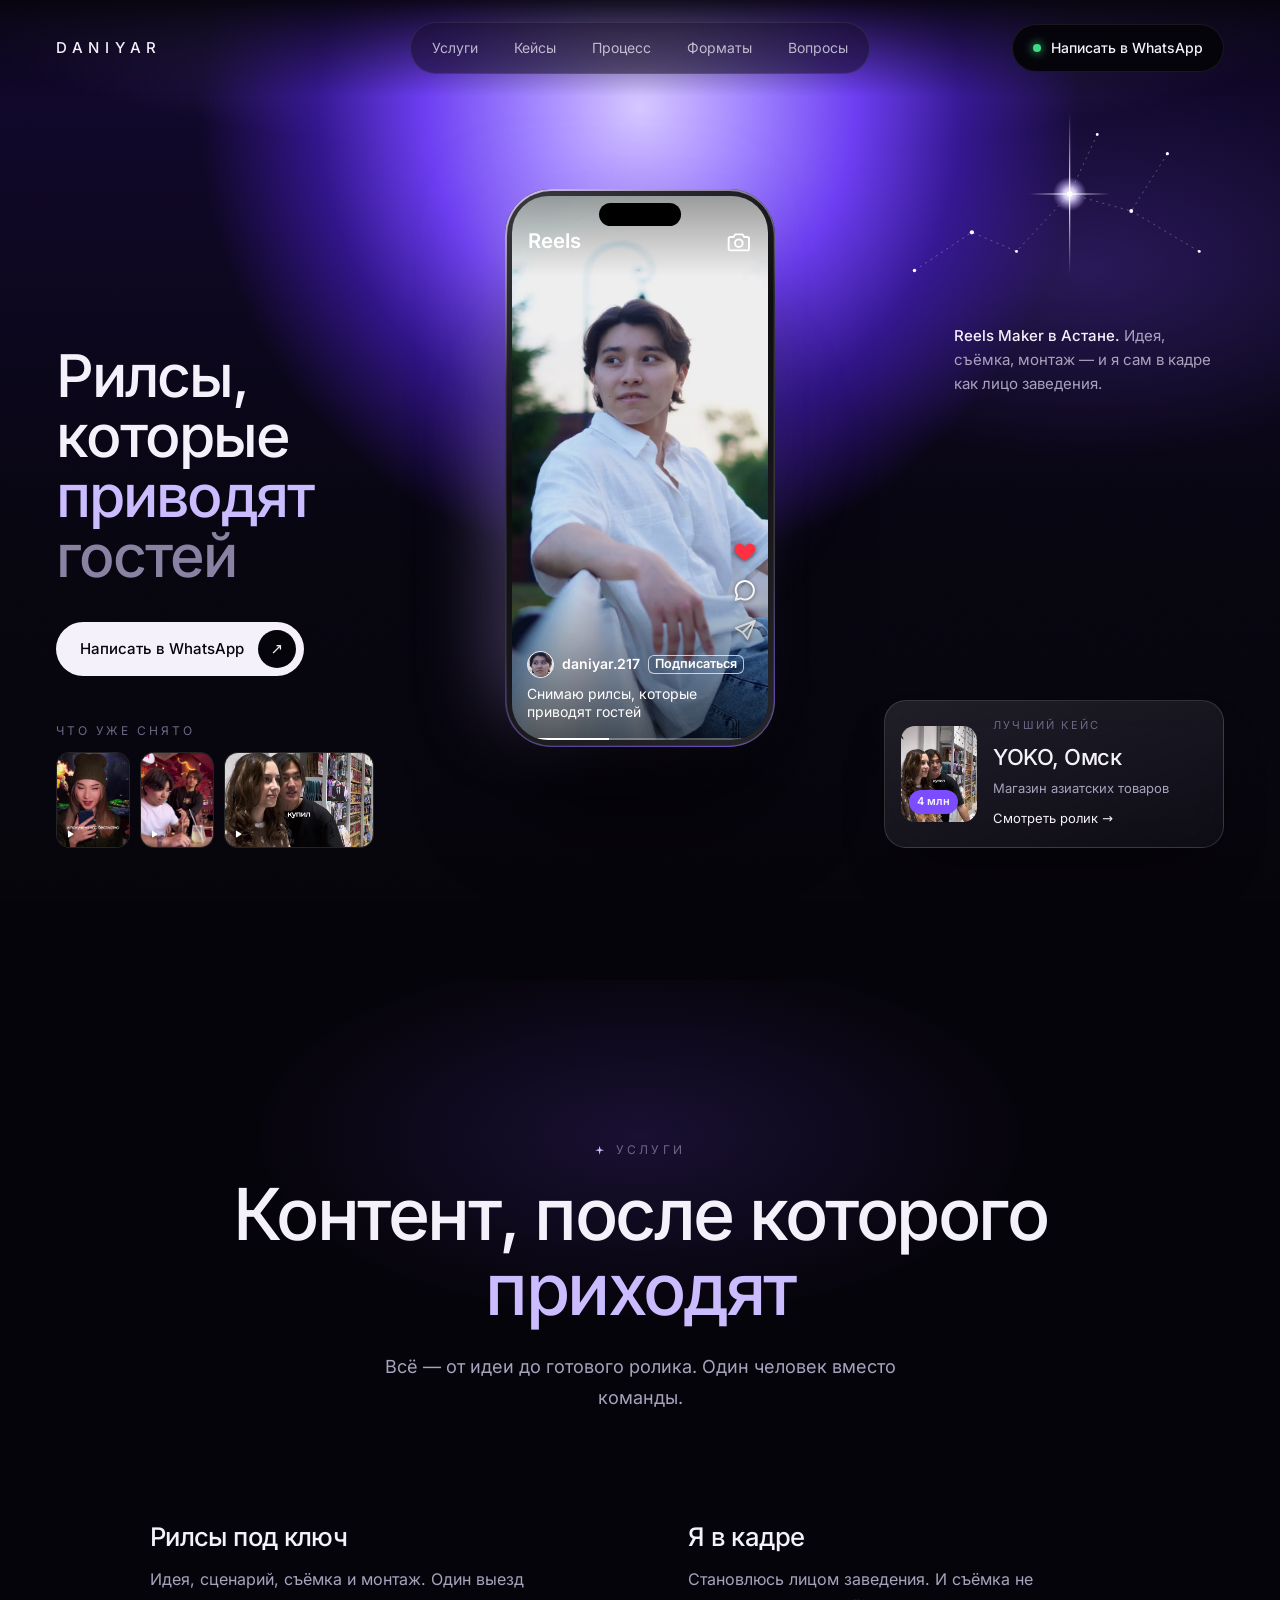
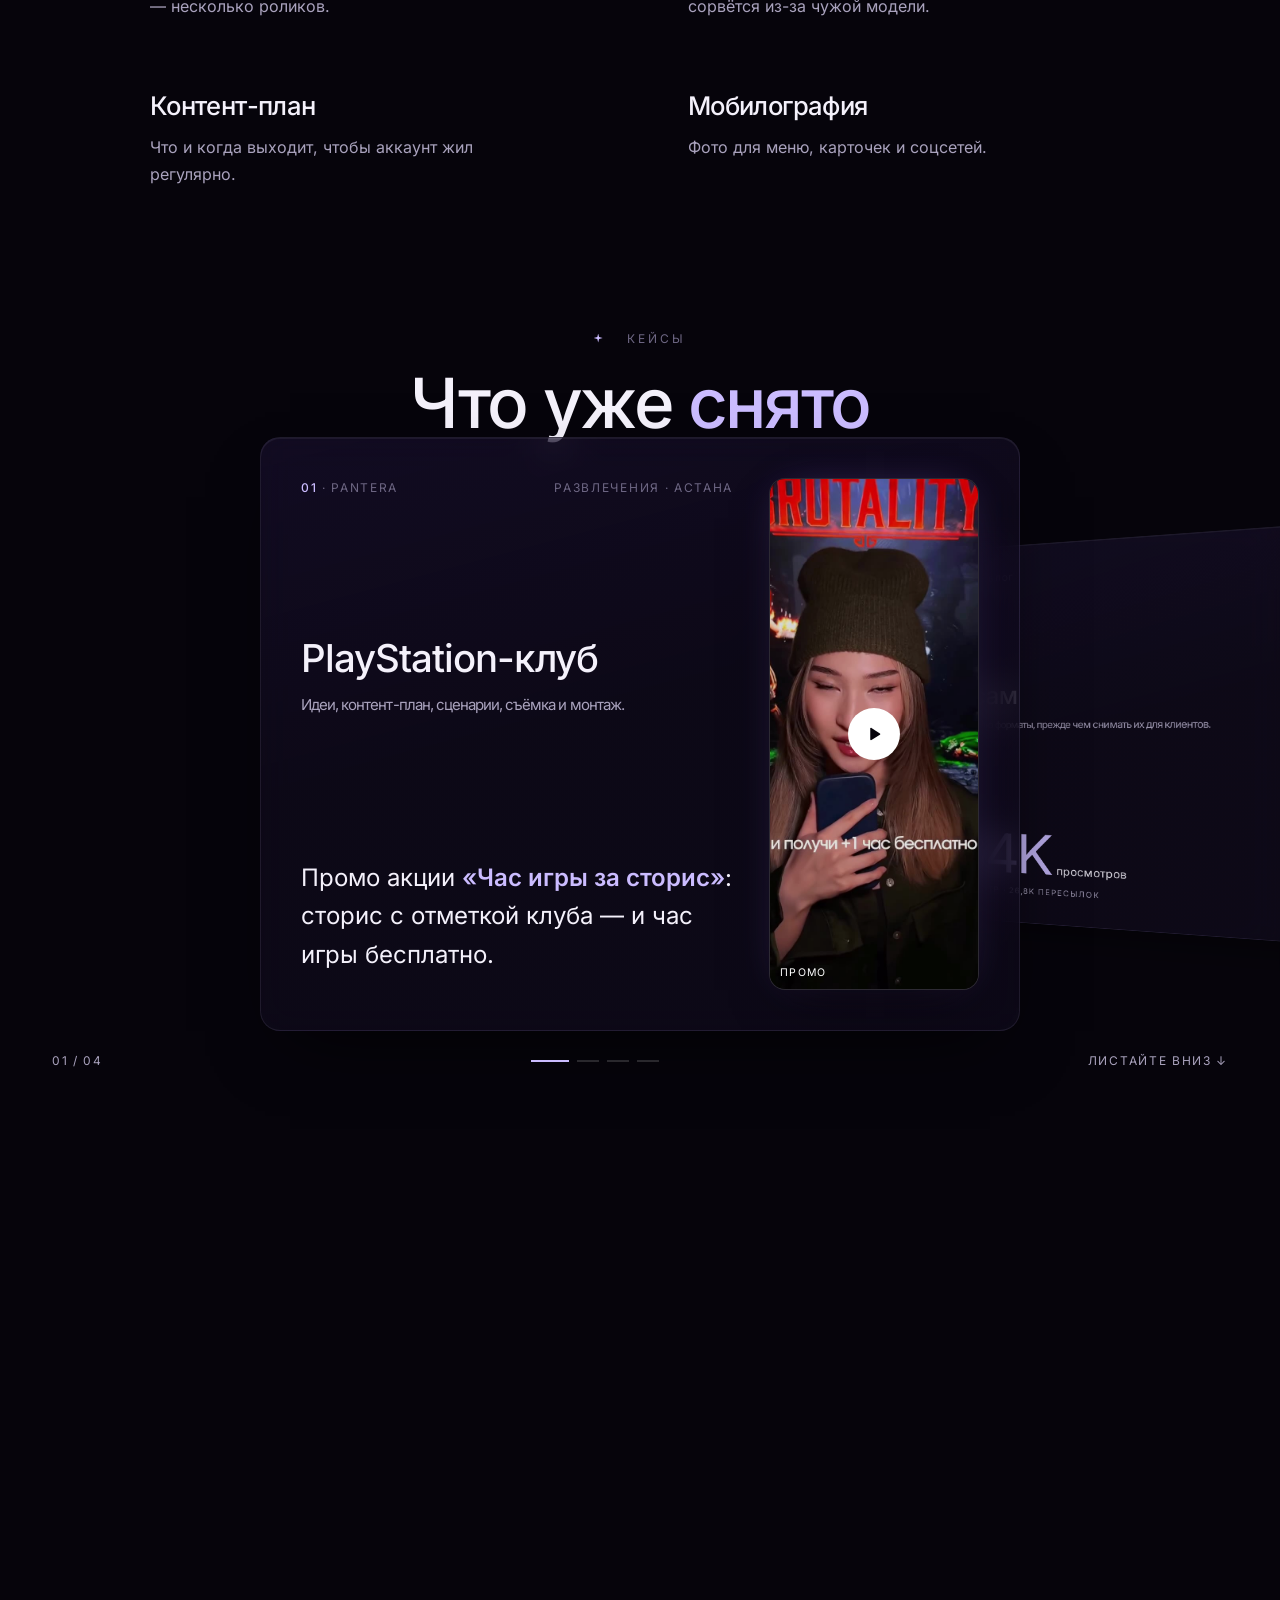
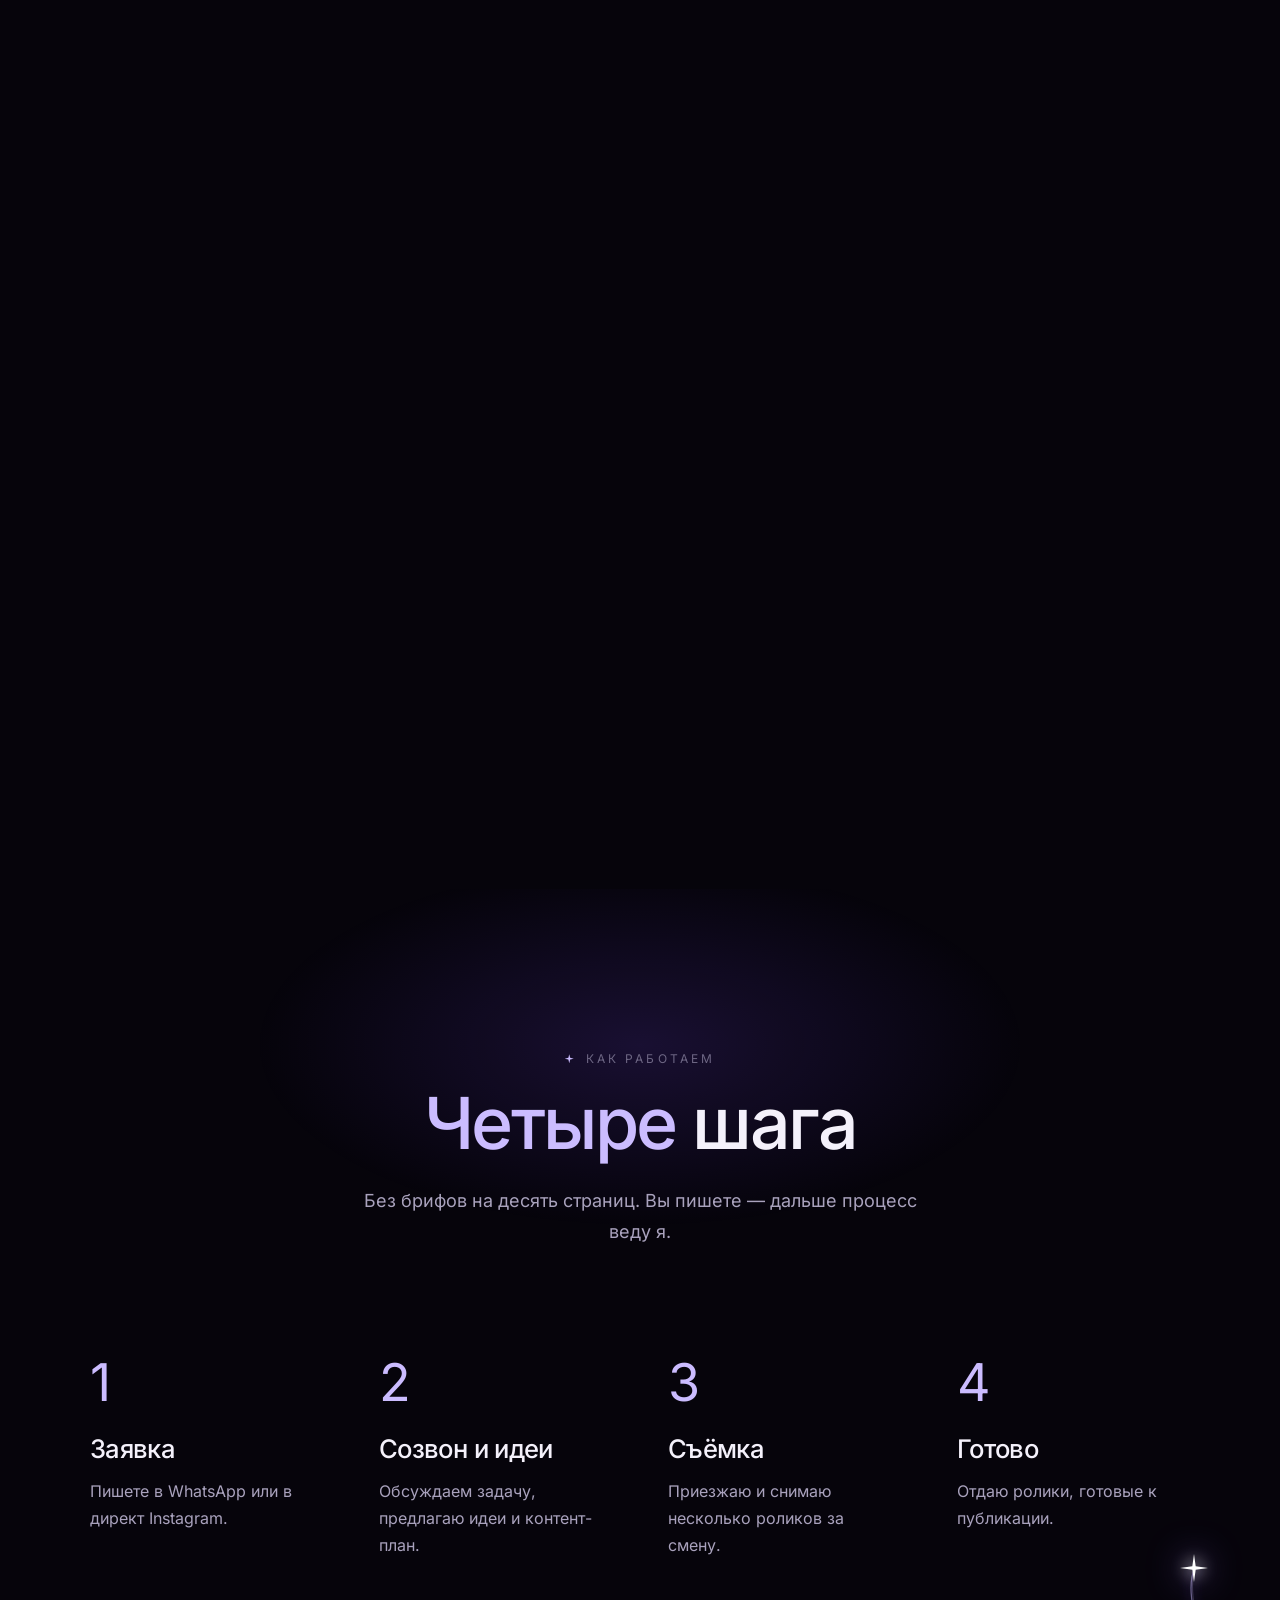
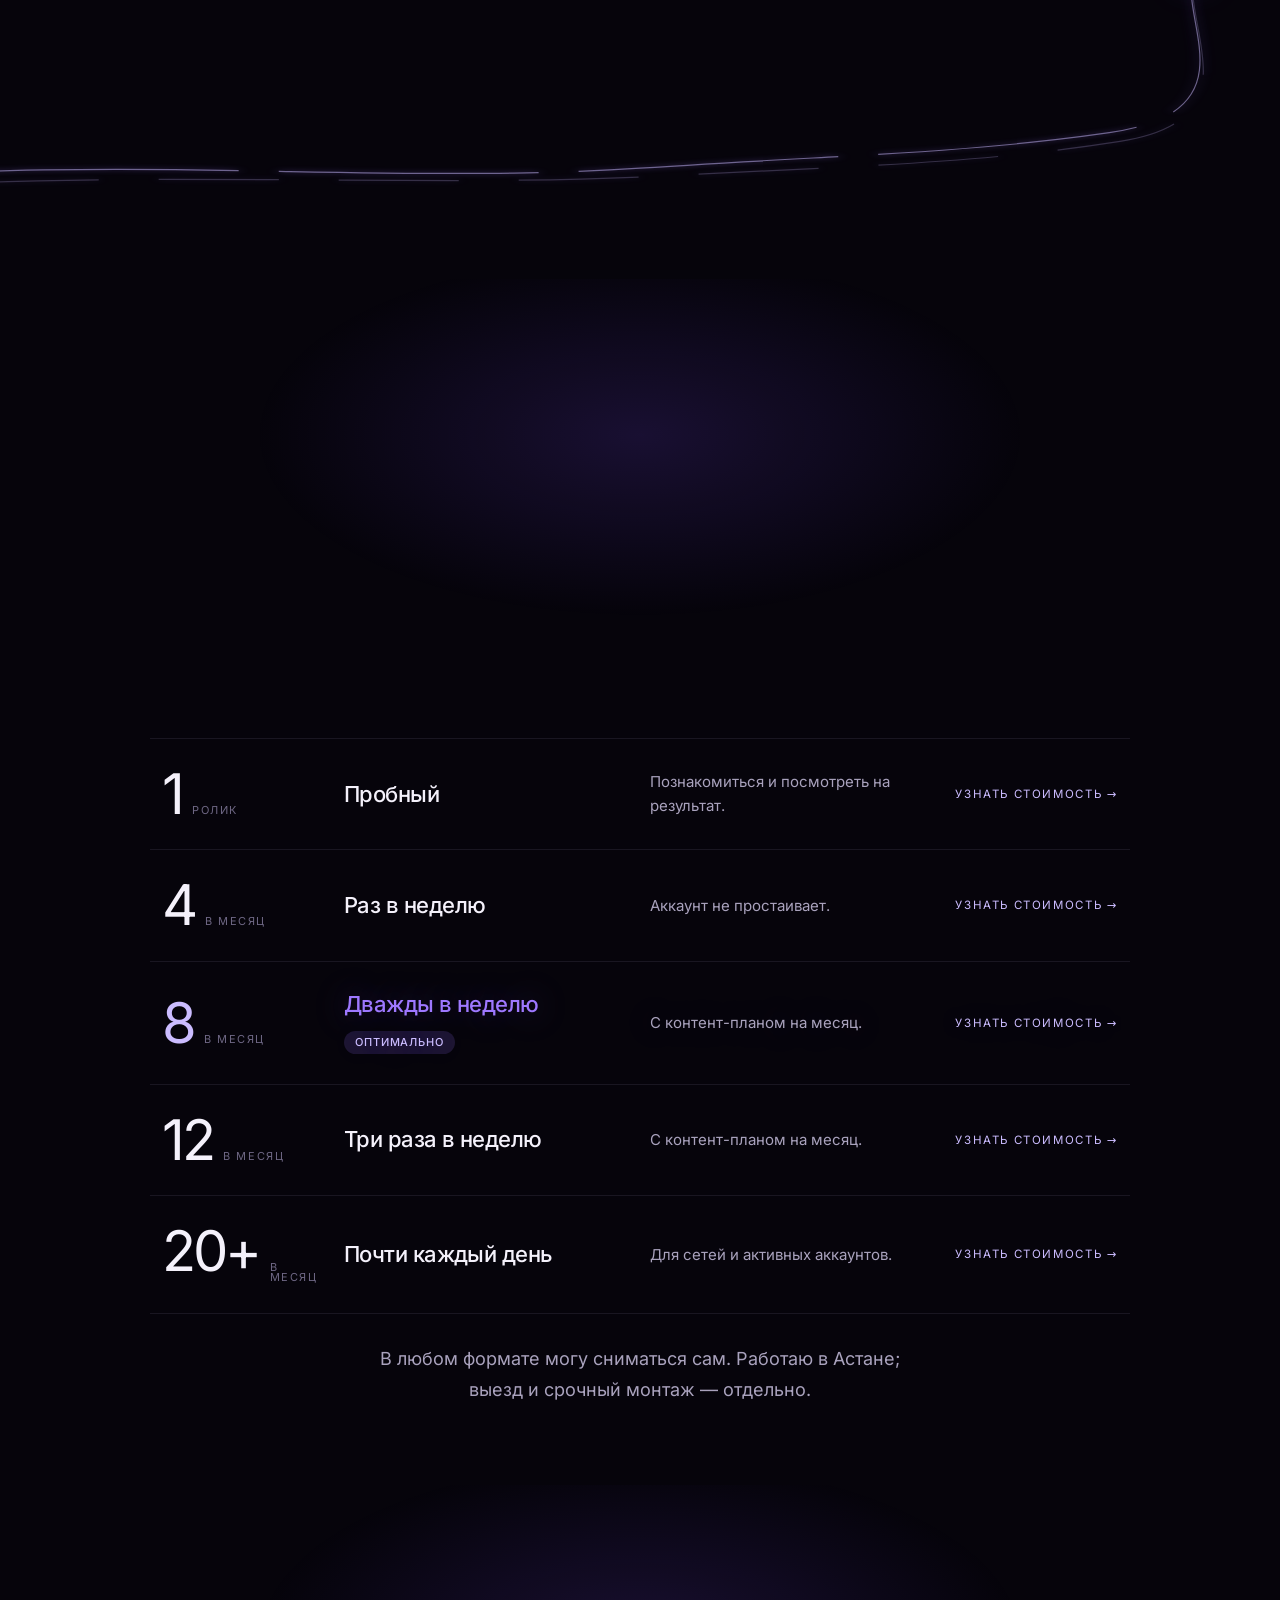
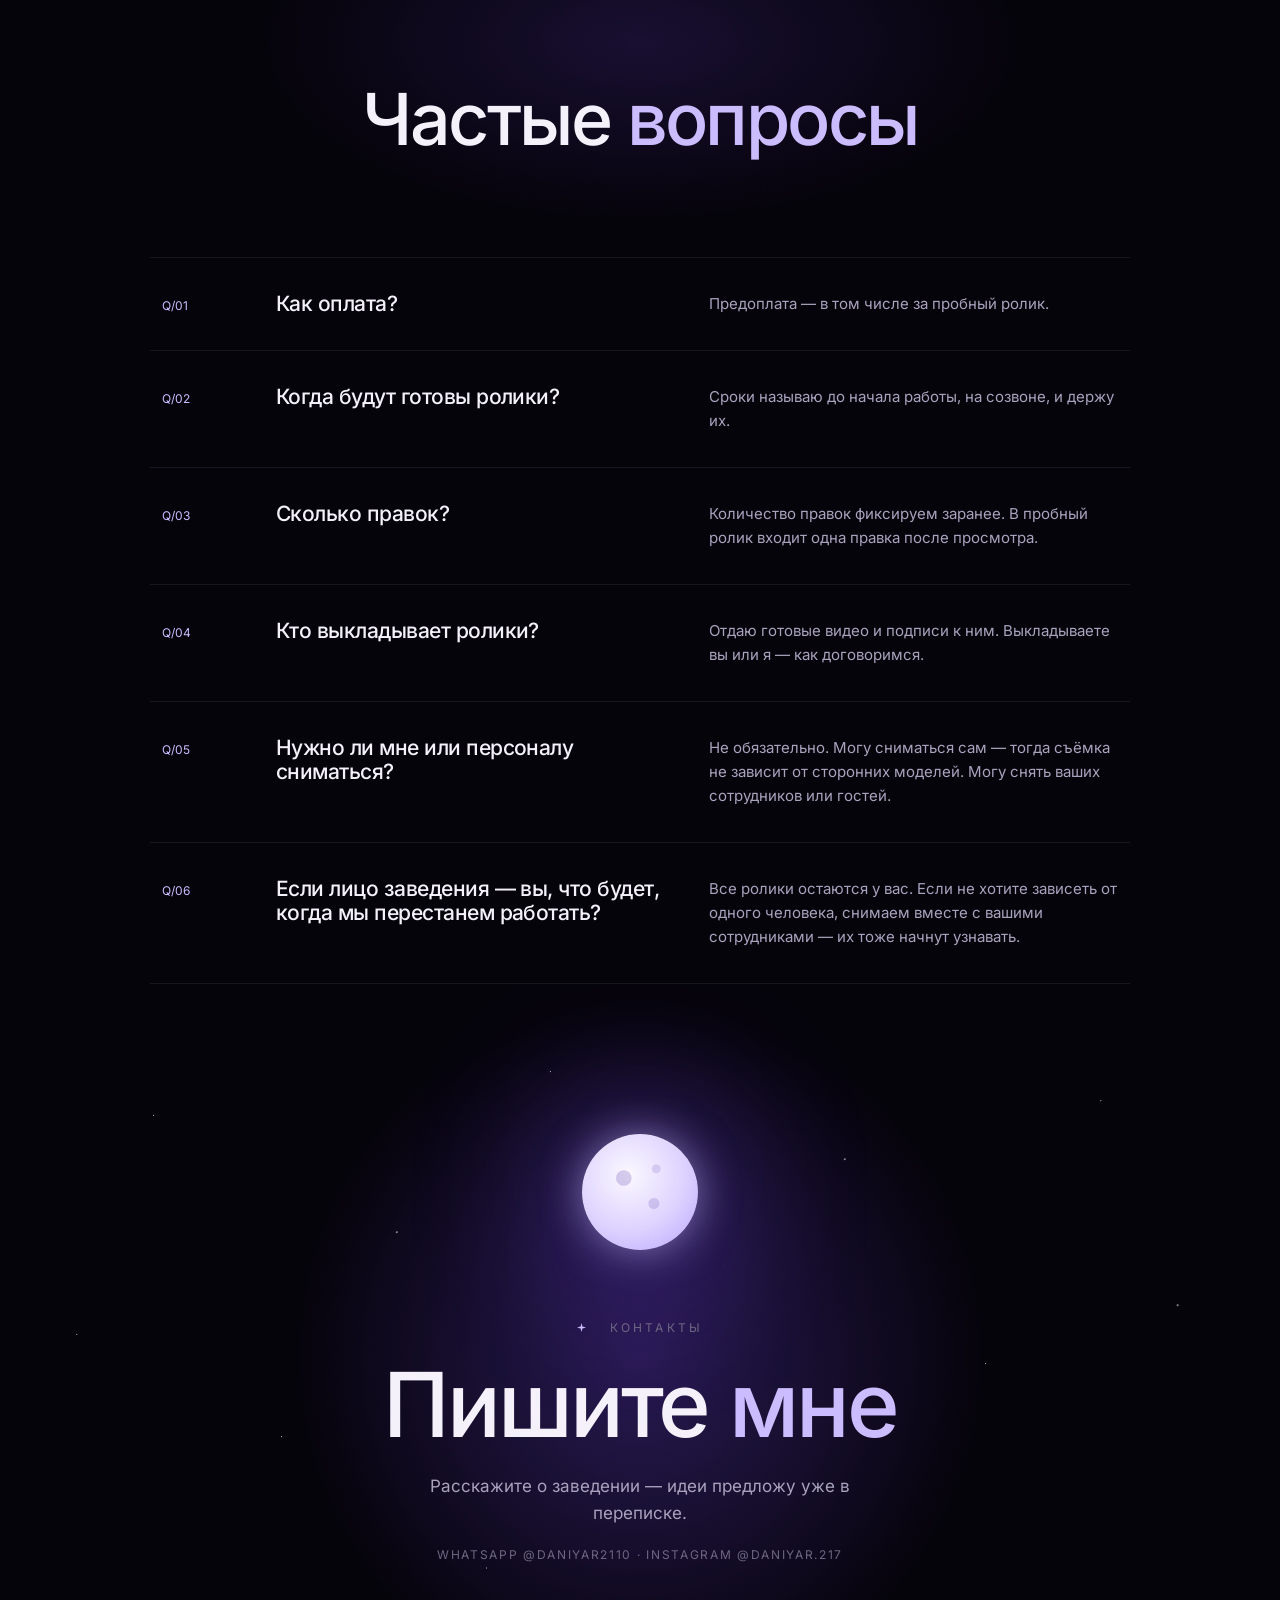
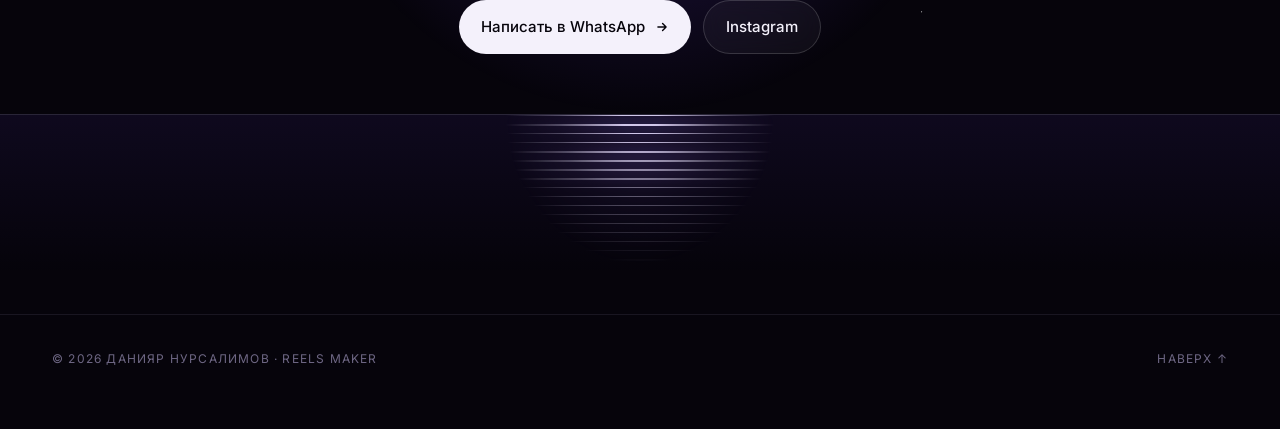
==== commit e53117dc: "Fix hero CTA overlap; replace glyph scramble with a soft reveal On short laptop screens the WhatsApp" ====
--- a/reels/index.html
+++ b/reels/index.html
@@ -26,7 +26,7 @@
 <link rel="icon" href="favicon.svg" type="image/svg+xml">
 <link rel="apple-touch-icon" href="og.jpg">
 <link rel="preload" href="fonts/inter-cyrillic-500-normal.woff2" as="font" type="font/woff2" crossorigin>
-<link rel="stylesheet" href="css/site.css?v=13">
+<link rel="stylesheet" href="css/site.css?v=14">
 <script>
   document.documentElement.classList.replace('no-js', 'js');
 </script>
@@ -299,6 +299,6 @@
 </div>
 <div class="toast" id="toast" role="status" aria-live="polite"></div>
 
-<script src="js/app.js?v=13"></script>
+<script src="js/app.js?v=14"></script>
 </body>
 </html>
--- a/reels/css/site.css
+++ b/reels/css/site.css
@@ -979,3 +979,17 @@
 @media (prefers-reduced-motion: reduce) {
   .vhero .sky *, #process .wisp path, #process .wisp-star, .night .sea i { animation: none !important; }
 }
+
+/* первый экран: заголовок и кнопка привязаны к низу, над миниатюрами —
+   на невысоких экранах кнопка больше не наезжает на «Что уже снято» */
+@media (min-width: 761px) {
+  .vhero { min-height: max(100svh, 720px); }
+  .vhero h1 { top: auto; bottom: 314px; }
+  .vhero .cta { top: auto; bottom: 224px; }
+}
+
+/* смена карточки кейса: заголовок мягко проявляется из лёгкого размытия */
+.case h3.reveal { animation: soft-in .9s cubic-bezier(.2, .7, .2, 1) both; }
+.case h3.reveal small { animation: soft-in .9s .12s cubic-bezier(.2, .7, .2, 1) both; }
+@keyframes soft-in { from { opacity: 0; transform: translateY(12px); filter: blur(8px); } to { opacity: 1; transform: none; filter: none; } }
+@media (prefers-reduced-motion: reduce) { .case h3.reveal, .case h3.reveal small { animation: none; } }
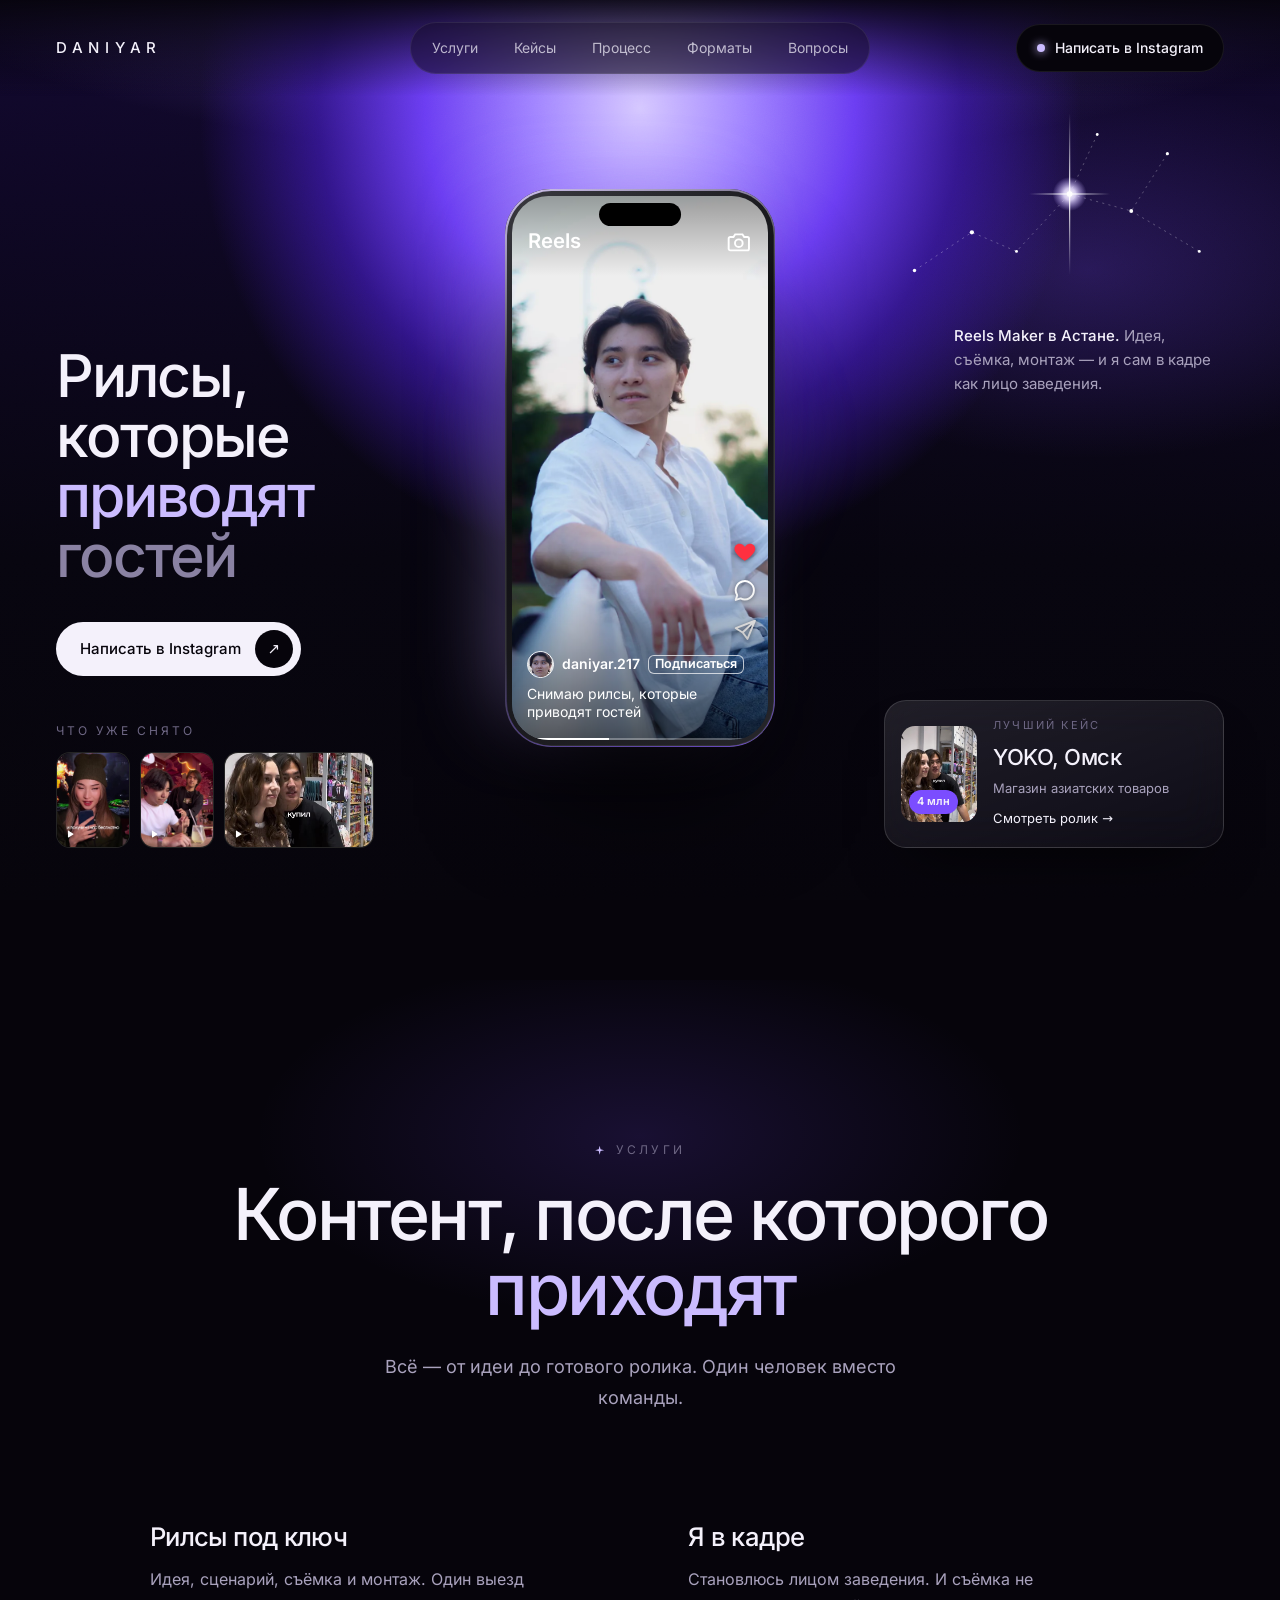
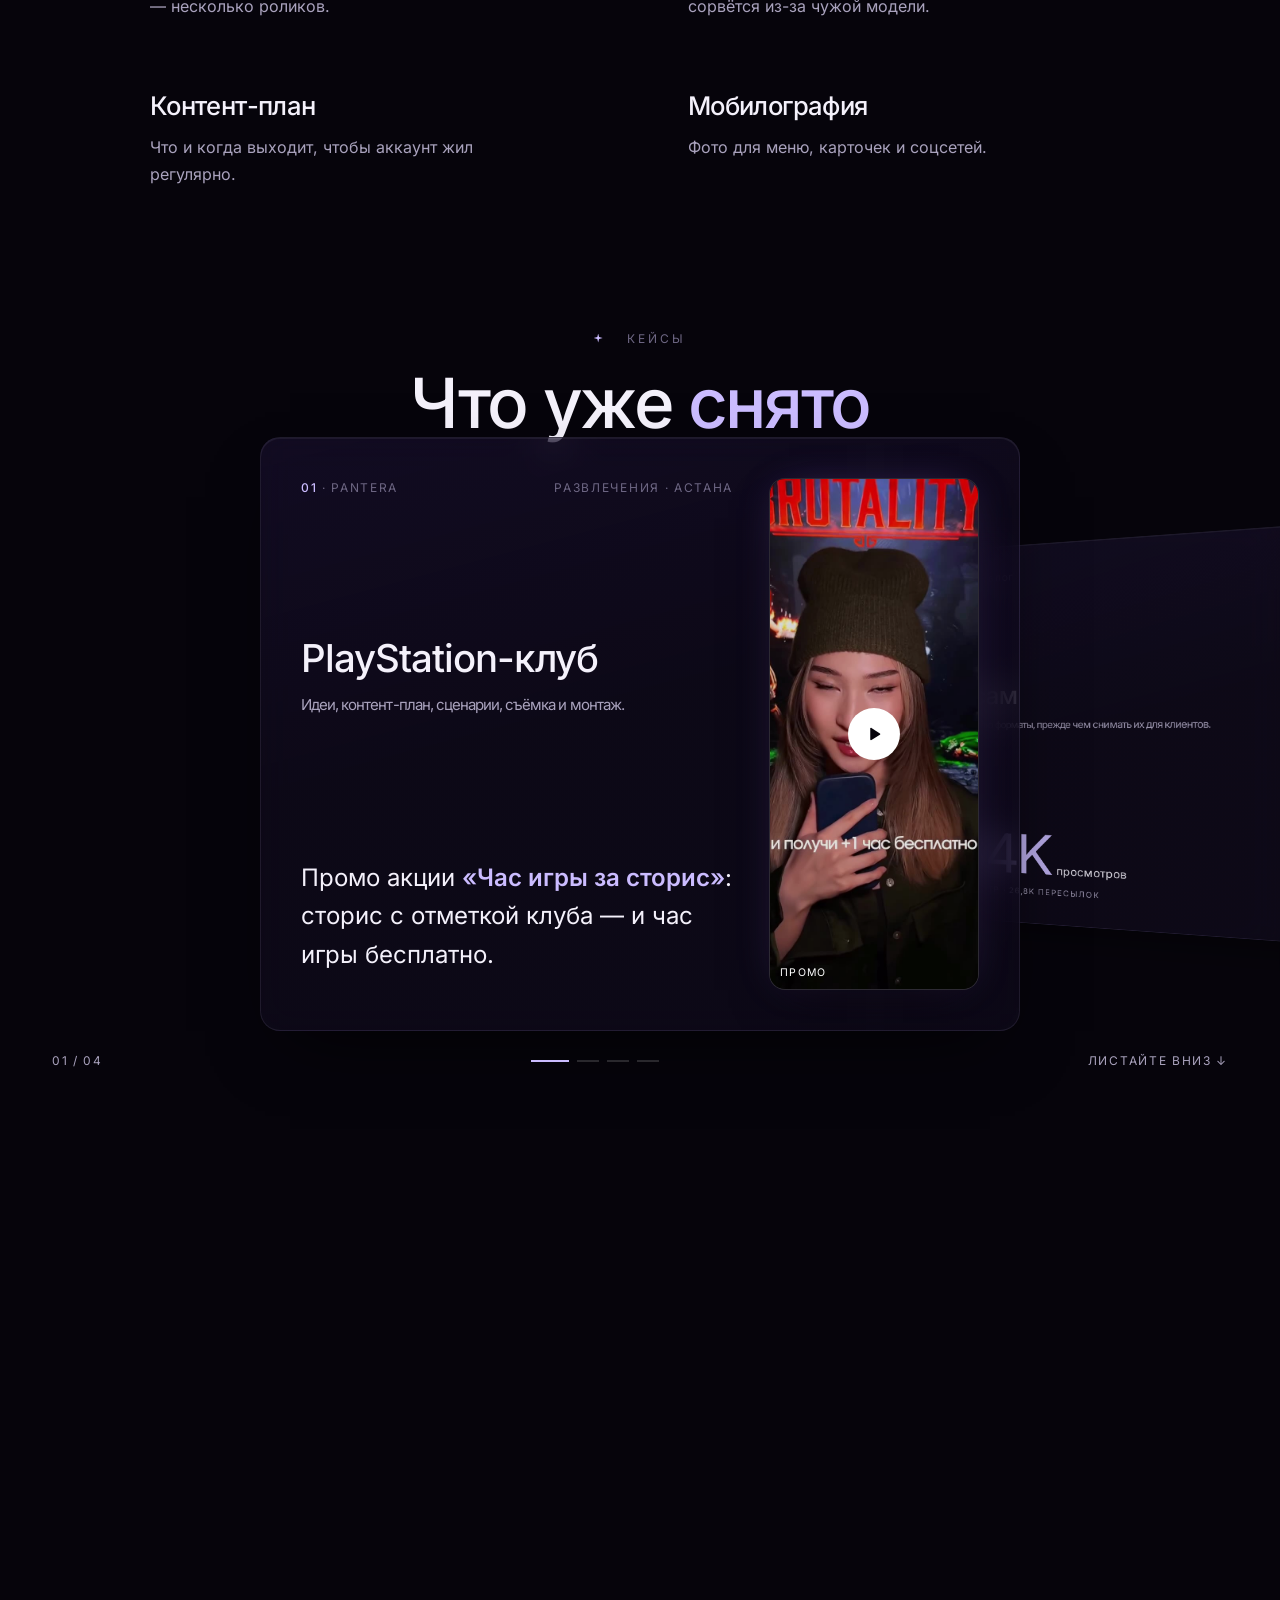
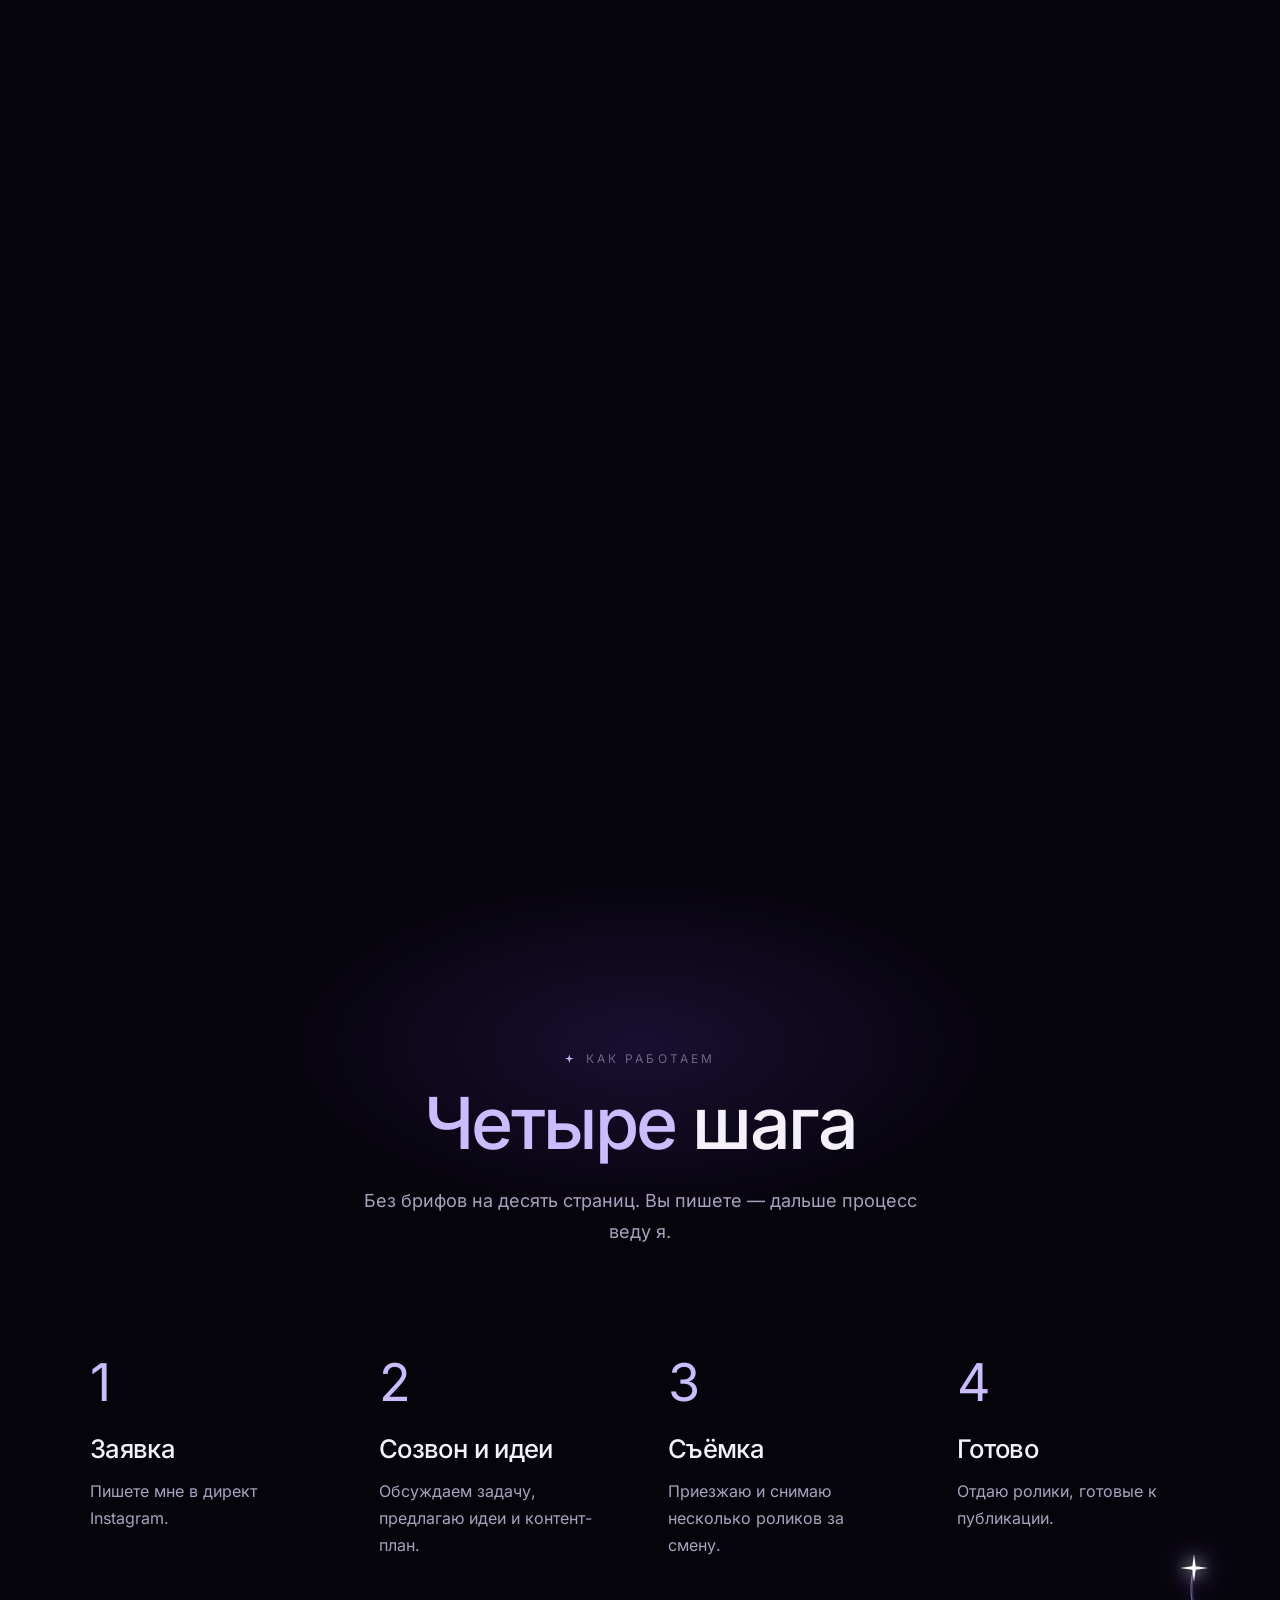
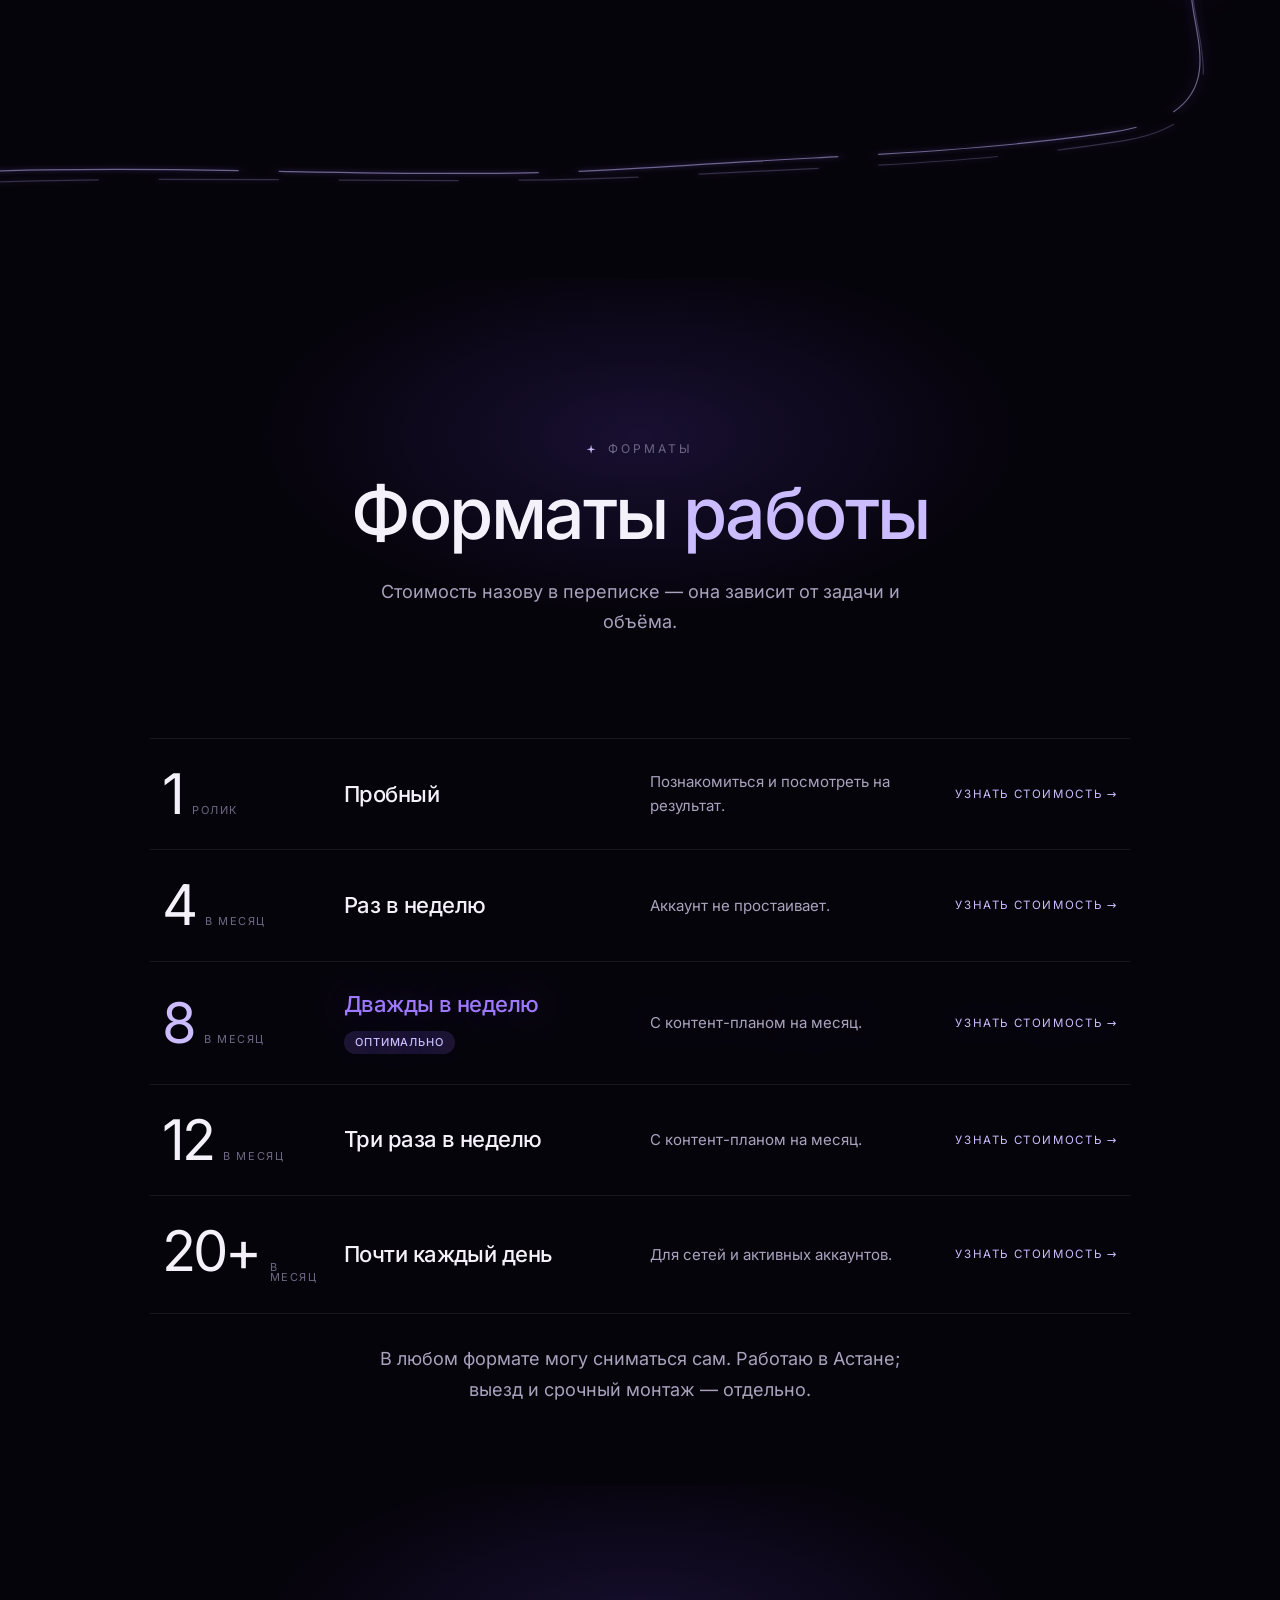
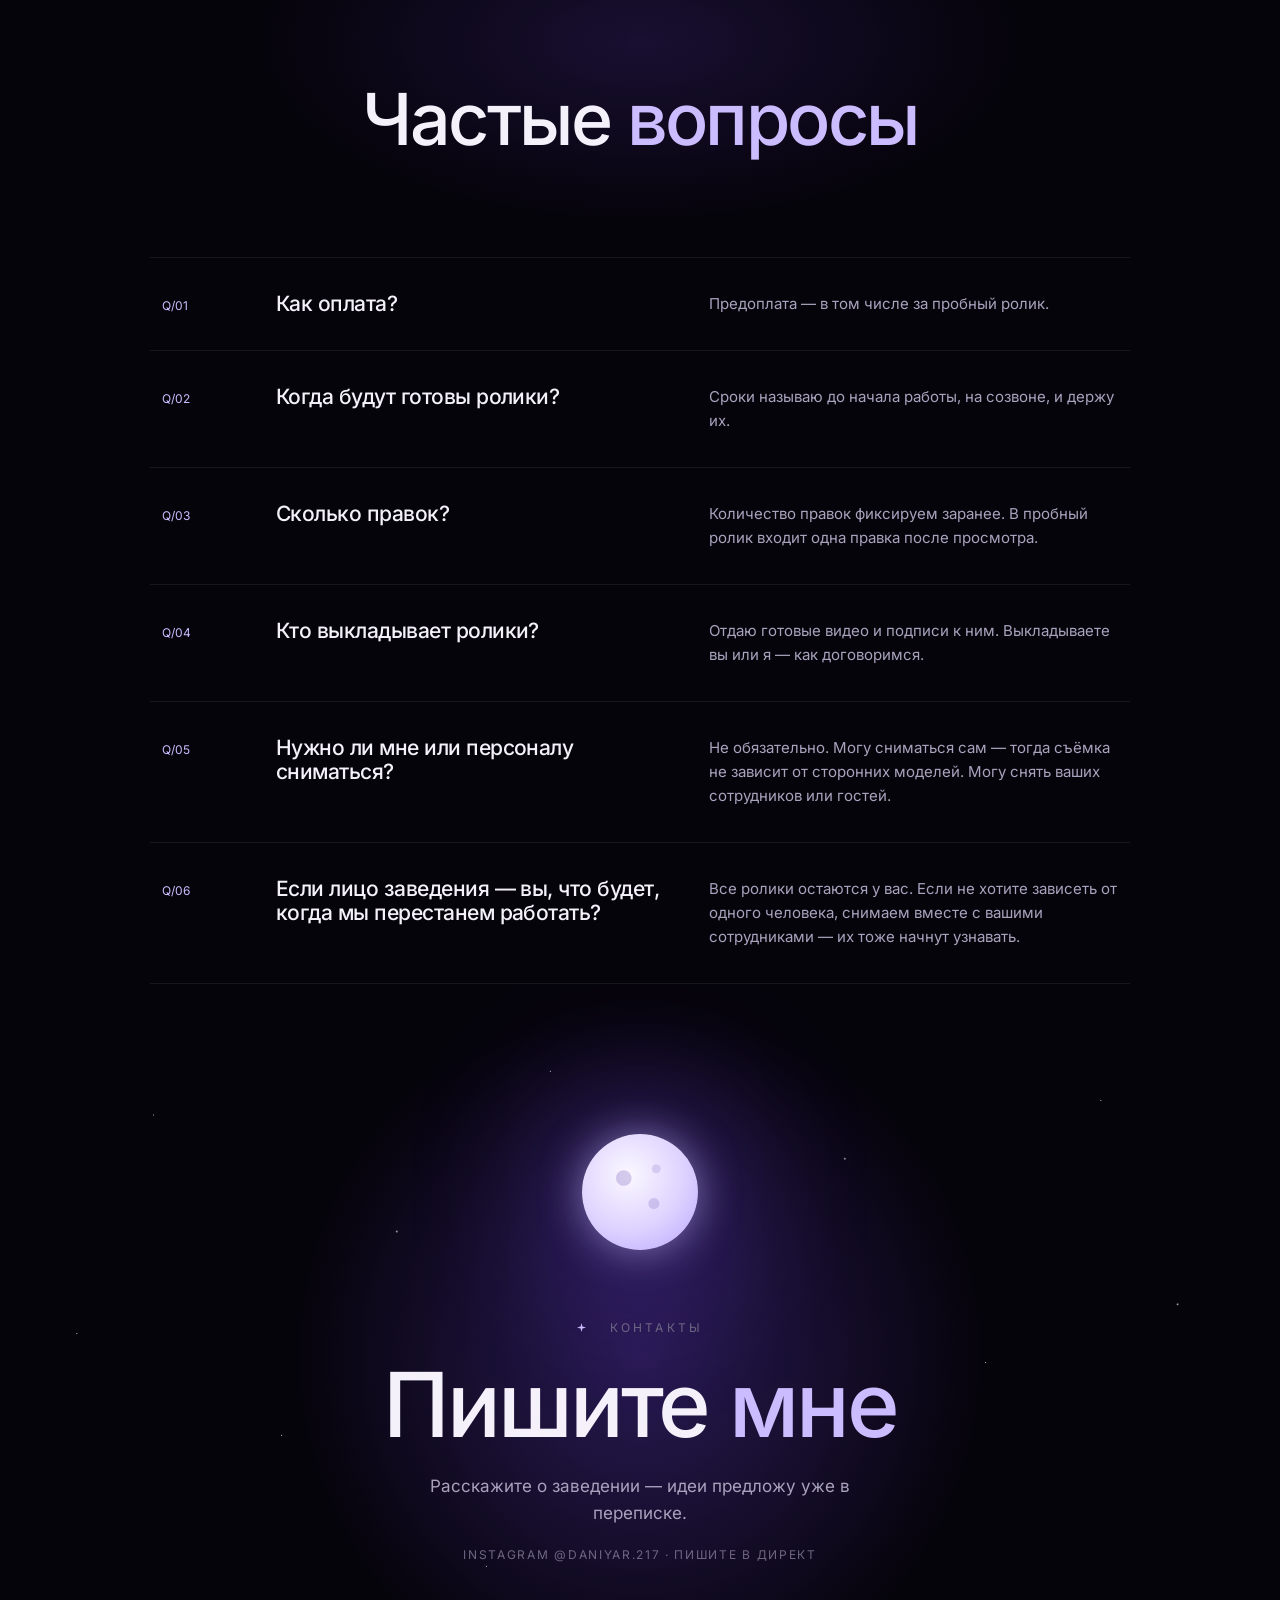
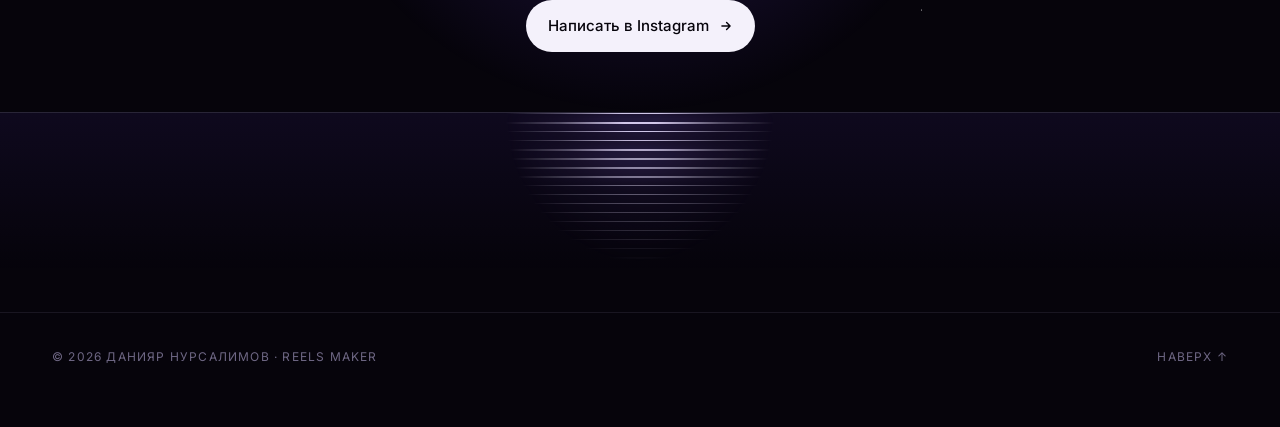
==== commit ea4c210f: "Contact via Instagram Direct only; no text animation on cases All contact buttons now open ig.me/m/d" ====
--- a/reels/index.html
+++ b/reels/index.html
@@ -26,7 +26,7 @@
 <link rel="icon" href="favicon.svg" type="image/svg+xml">
 <link rel="apple-touch-icon" href="og.jpg">
 <link rel="preload" href="fonts/inter-cyrillic-500-normal.woff2" as="font" type="font/woff2" crossorigin>
-<link rel="stylesheet" href="css/site.css?v=14">
+<link rel="stylesheet" href="css/site.css?v=15">
 <script>
   document.documentElement.classList.replace('no-js', 'js');
 </script>
@@ -35,10 +35,8 @@
 
 
 <!--
-  КОНТАКТЫ. WhatsApp указан ником (ссылки по нику WhatsApp пока работают не везде):
-  кнопки с атрибутом data-wa копируют ник и показывают подсказку. Ник задан в js/app.js (NICK)
-  и в тексте рядом с кнопками — ищите «daniyar2110».
-  Если появится номер: замените href="#contacts" data-wa… на https://wa.me/7XXXXXXXXXX.
+  КОНТАКТЫ. Только Instagram: кнопки ведут сразу в директ — https://ig.me/m/daniyar.217.
+  Если ник поменяется, замените daniyar.217 во всех ссылках (поиск по «ig.me»).
 -->
 
 <!-- Навигация -->
@@ -51,7 +49,7 @@
     <a href="#formats">Форматы</a>
     <a href="#faq">Вопросы</a>
   </div>
-  <a class="cta-top" href="#contacts" data-wa=""><i></i>Написать в WhatsApp</a>
+  <a class="cta-top" href="https://ig.me/m/daniyar.217" target="_blank" rel="noopener"><i></i>Написать в Instagram</a>
 </nav>
 
 <!-- 1. Первый экран -->
@@ -97,7 +95,7 @@
   </div>
 
   <p class="aside rv" style="--d:.15s"><b>Reels Maker в Астане.</b> Идея, съёмка, монтаж — и я сам в кадре как лицо заведения.</p>
-  <a class="cta rv" style="--d:.2s" href="#contacts" data-wa="">Написать в WhatsApp <i aria-hidden="true">↗</i></a>
+  <a class="cta rv" style="--d:.2s" href="https://ig.me/m/daniyar.217" target="_blank" rel="noopener">Написать в Instagram <i aria-hidden="true">↗</i></a>
 
   <p class="thumbs-cap">Что уже снято</p>
   <div class="thumbs">
@@ -188,7 +186,7 @@
         <h3>Магазин азиатских товаров<small>Привести покупателей в офлайн-магазин. Полный цикл, сам в кадре.</small></h3>
         <div class="bottom">
           <div>
-            <div class="mega"><span data-count="4">4</span><small>млн просмотров</small></div>
+            <div class="mega"><span>4</span><small>млн просмотров</small></div>
             <p class="case-meta">129K лайков · 5,9K сохранений</p>
             <div class="links" style="margin-top:16px">
               <button type="button" class="btn btn-accent watch" data-videos="cases/yoko-4m.mp4" data-posters="cases/yoko-4m.jpg">Ролик <span class="pl"><svg width="12" height="12" viewBox="0 0 24 24"><path d="M7 4.8v14.4c0 .8.9 1.3 1.6.9l11.3-7.2c.6-.4.6-1.3 0-1.7L8.6 3.9C7.9 3.5 7 4 7 4.8z" fill="currentColor"/></svg></span></button>
@@ -221,7 +219,7 @@
     <h2 class="rv"><span class="hl">Четыре</span> шага</h2>
     <p class="sub rv">Без брифов на десять страниц. Вы пишете — дальше процесс веду я.</p>
     <ol class="steps-row">
-      <li class="rv"><span class="num">1</span><h3>Заявка</h3><p>Пишете в WhatsApp или в директ Instagram.</p></li>
+      <li class="rv"><span class="num">1</span><h3>Заявка</h3><p>Пишете мне в директ Instagram.</p></li>
       <li class="rv" style="--d:.08s"><span class="num">2</span><h3>Созвон и идеи</h3><p>Обсуждаем задачу, предлагаю идеи и контент-план.</p></li>
       <li class="rv" style="--d:.16s"><span class="num">3</span><h3>Съёмка</h3><p>Приезжаю и снимаю несколько роликов за смену.</p></li>
       <li class="rv" style="--d:.24s"><span class="num">4</span><h3>Готово</h3><p>Отдаю ролики, готовые к публикации.</p></li>
@@ -236,11 +234,11 @@
     <h2 class="rv">Форматы <span class="hl">работы</span></h2>
     <p class="sub rv">Стоимость назову в переписке — она зависит от задачи и объёма.</p>
     <div class="fmt-list">
-      <div class="fmt-row rv"><span class="cnt">1<small>ролик</small></span><h3>Пробный</h3><p>Познакомиться и посмотреть на результат.</p><a class="ask-link" href="#contacts" data-wa="Пробный ролик">Узнать стоимость</a></div>
-      <div class="fmt-row rv"><span class="cnt">4<small>в месяц</small></span><h3>Раз в неделю</h3><p>Аккаунт не простаивает.</p><a class="ask-link" href="#contacts" data-wa="4 ролика в месяц">Узнать стоимость</a></div>
-      <div class="fmt-row rv hl"><span class="cnt">8<small>в месяц</small></span><h3>Дважды в неделю <span class="badge">Оптимально</span></h3><p>С контент-планом на месяц.</p><a class="ask-link" href="#contacts" data-wa="8 роликов в месяц">Узнать стоимость</a></div>
-      <div class="fmt-row rv"><span class="cnt">12<small>в месяц</small></span><h3>Три раза в неделю</h3><p>С контент-планом на месяц.</p><a class="ask-link" href="#contacts" data-wa="12 роликов в месяц">Узнать стоимость</a></div>
-      <div class="fmt-row rv"><span class="cnt">20+<small>в месяц</small></span><h3>Почти каждый день</h3><p>Для сетей и активных аккаунтов.</p><a class="ask-link" href="#contacts" data-wa="20+ роликов в месяц">Узнать стоимость</a></div>
+      <div class="fmt-row rv"><span class="cnt">1<small>ролик</small></span><h3>Пробный</h3><p>Познакомиться и посмотреть на результат.</p><a class="ask-link" href="https://ig.me/m/daniyar.217" target="_blank" rel="noopener">Узнать стоимость</a></div>
+      <div class="fmt-row rv"><span class="cnt">4<small>в месяц</small></span><h3>Раз в неделю</h3><p>Аккаунт не простаивает.</p><a class="ask-link" href="https://ig.me/m/daniyar.217" target="_blank" rel="noopener">Узнать стоимость</a></div>
+      <div class="fmt-row rv hl"><span class="cnt">8<small>в месяц</small></span><h3>Дважды в неделю <span class="badge">Оптимально</span></h3><p>С контент-планом на месяц.</p><a class="ask-link" href="https://ig.me/m/daniyar.217" target="_blank" rel="noopener">Узнать стоимость</a></div>
+      <div class="fmt-row rv"><span class="cnt">12<small>в месяц</small></span><h3>Три раза в неделю</h3><p>С контент-планом на месяц.</p><a class="ask-link" href="https://ig.me/m/daniyar.217" target="_blank" rel="noopener">Узнать стоимость</a></div>
+      <div class="fmt-row rv"><span class="cnt">20+<small>в месяц</small></span><h3>Почти каждый день</h3><p>Для сетей и активных аккаунтов.</p><a class="ask-link" href="https://ig.me/m/daniyar.217" target="_blank" rel="noopener">Узнать стоимость</a></div>
     </div>
     <p class="sub rv fmt-note">В любом формате могу сниматься сам. Работаю в Астане; выезд и срочный монтаж — отдельно.</p>
   </div>
@@ -271,10 +269,9 @@
         <span class="kicker rv">Контакты</span>
         <h2 class="rv">Пишите <span class="hl">мне</span></h2>
         <p class="final-sub rv">Расскажите о заведении — идеи предложу уже в переписке.</p>
-        <p class="final-nick rv">WhatsApp @daniyar2110 · Instagram @daniyar.217</p>
+        <p class="final-nick rv">Instagram @daniyar.217 · пишите в директ</p>
         <div class="hero-cta rv">
-          <a href="#contacts" class="btn btn-accent" data-wa="">Написать в WhatsApp <svg width="14" height="14" viewBox="0 0 24 24" fill="none" stroke="currentColor" stroke-width="2.4" stroke-linecap="round" stroke-linejoin="round"><path d="M5 12h14M13 6l6 6-6 6"/></svg></a>
-          <a href="https://www.instagram.com/daniyar.217/" class="btn btn-ghost" target="_blank" rel="noopener">Instagram</a>
+          <a href="https://ig.me/m/daniyar.217" target="_blank" rel="noopener" class="btn btn-accent">Написать в Instagram <svg width="14" height="14" viewBox="0 0 24 24" fill="none" stroke="currentColor" stroke-width="2.4" stroke-linecap="round" stroke-linejoin="round"><path d="M5 12h14M13 6l6 6-6 6"/></svg></a>
         </div>
       </div>
     </div>
@@ -297,8 +294,7 @@
     <div class="player-nav"></div>
   </div>
 </div>
-<div class="toast" id="toast" role="status" aria-live="polite"></div>
-
-<script src="js/app.js?v=14"></script>
+
+<script src="js/app.js?v=15"></script>
 </body>
 </html>
--- a/reels/css/site.css
+++ b/reels/css/site.css
@@ -807,7 +807,7 @@
 .vnav .links a:hover { color: var(--text); }
 .vnav .links a.active { background: #06040b; color: var(--text); }
 .vnav .cta-top { justify-self: end; display: inline-flex; align-items: center; gap: 10px; padding: 12px 20px; border-radius: 999px; background: #06040b; border: 1px solid rgba(255,255,255,.08); font-size: 14px; font-weight: 500; }
-.vnav .cta-top i { width: 8px; height: 8px; border-radius: 50%; background: #3ddc84; box-shadow: 0 0 10px #3ddc84; }
+.vnav .cta-top i { width: 8px; height: 8px; border-radius: 50%; background: var(--lilac); box-shadow: 0 0 10px var(--lilac); }
 
 /* ---------- первый экран ---------- */
 .vhero { position: relative; z-index: 3; min-height: 100vh; min-height: 100svh; overflow: hidden; isolation: isolate; }
@@ -988,8 +988,3 @@
   .vhero .cta { top: auto; bottom: 224px; }
 }
 
-/* смена карточки кейса: заголовок мягко проявляется из лёгкого размытия */
-.case h3.reveal { animation: soft-in .9s cubic-bezier(.2, .7, .2, 1) both; }
-.case h3.reveal small { animation: soft-in .9s .12s cubic-bezier(.2, .7, .2, 1) both; }
-@keyframes soft-in { from { opacity: 0; transform: translateY(12px); filter: blur(8px); } to { opacity: 1; transform: none; filter: none; } }
-@media (prefers-reduced-motion: reduce) { .case h3.reveal, .case h3.reveal small { animation: none; } }
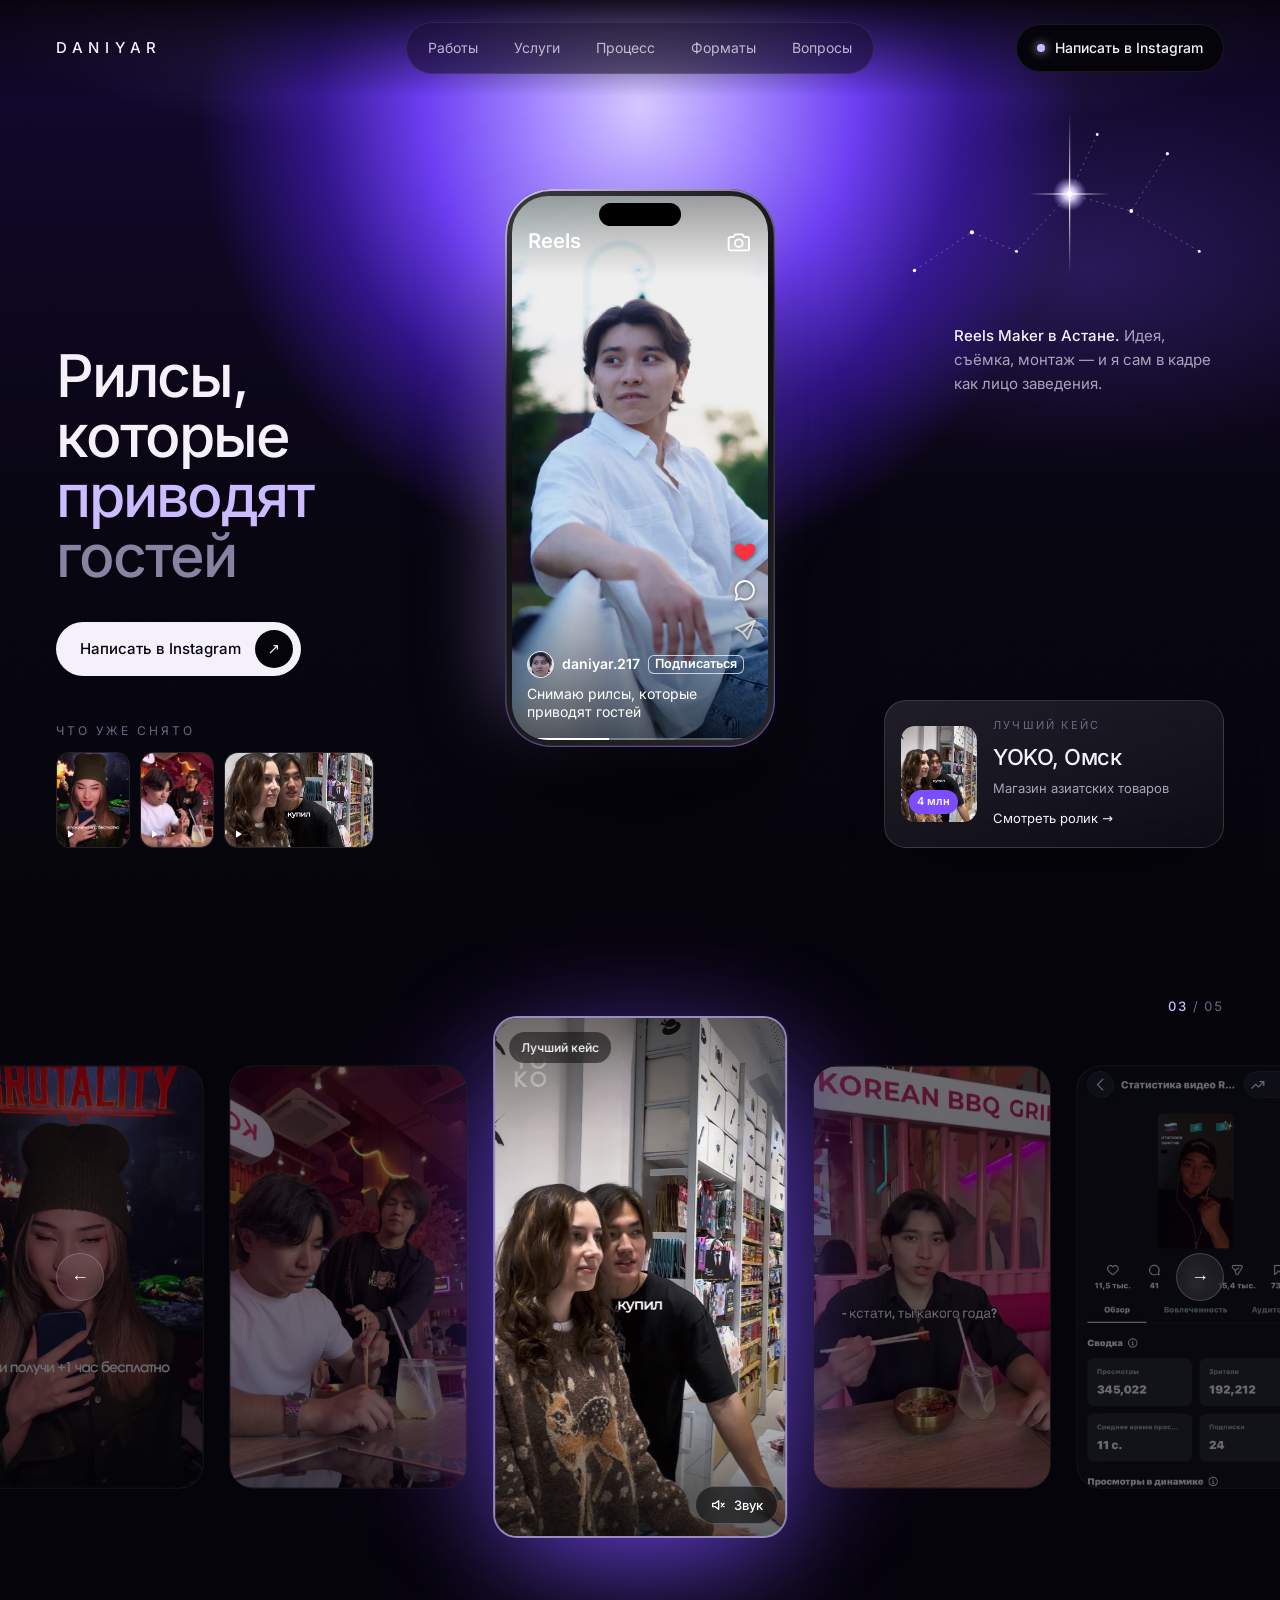
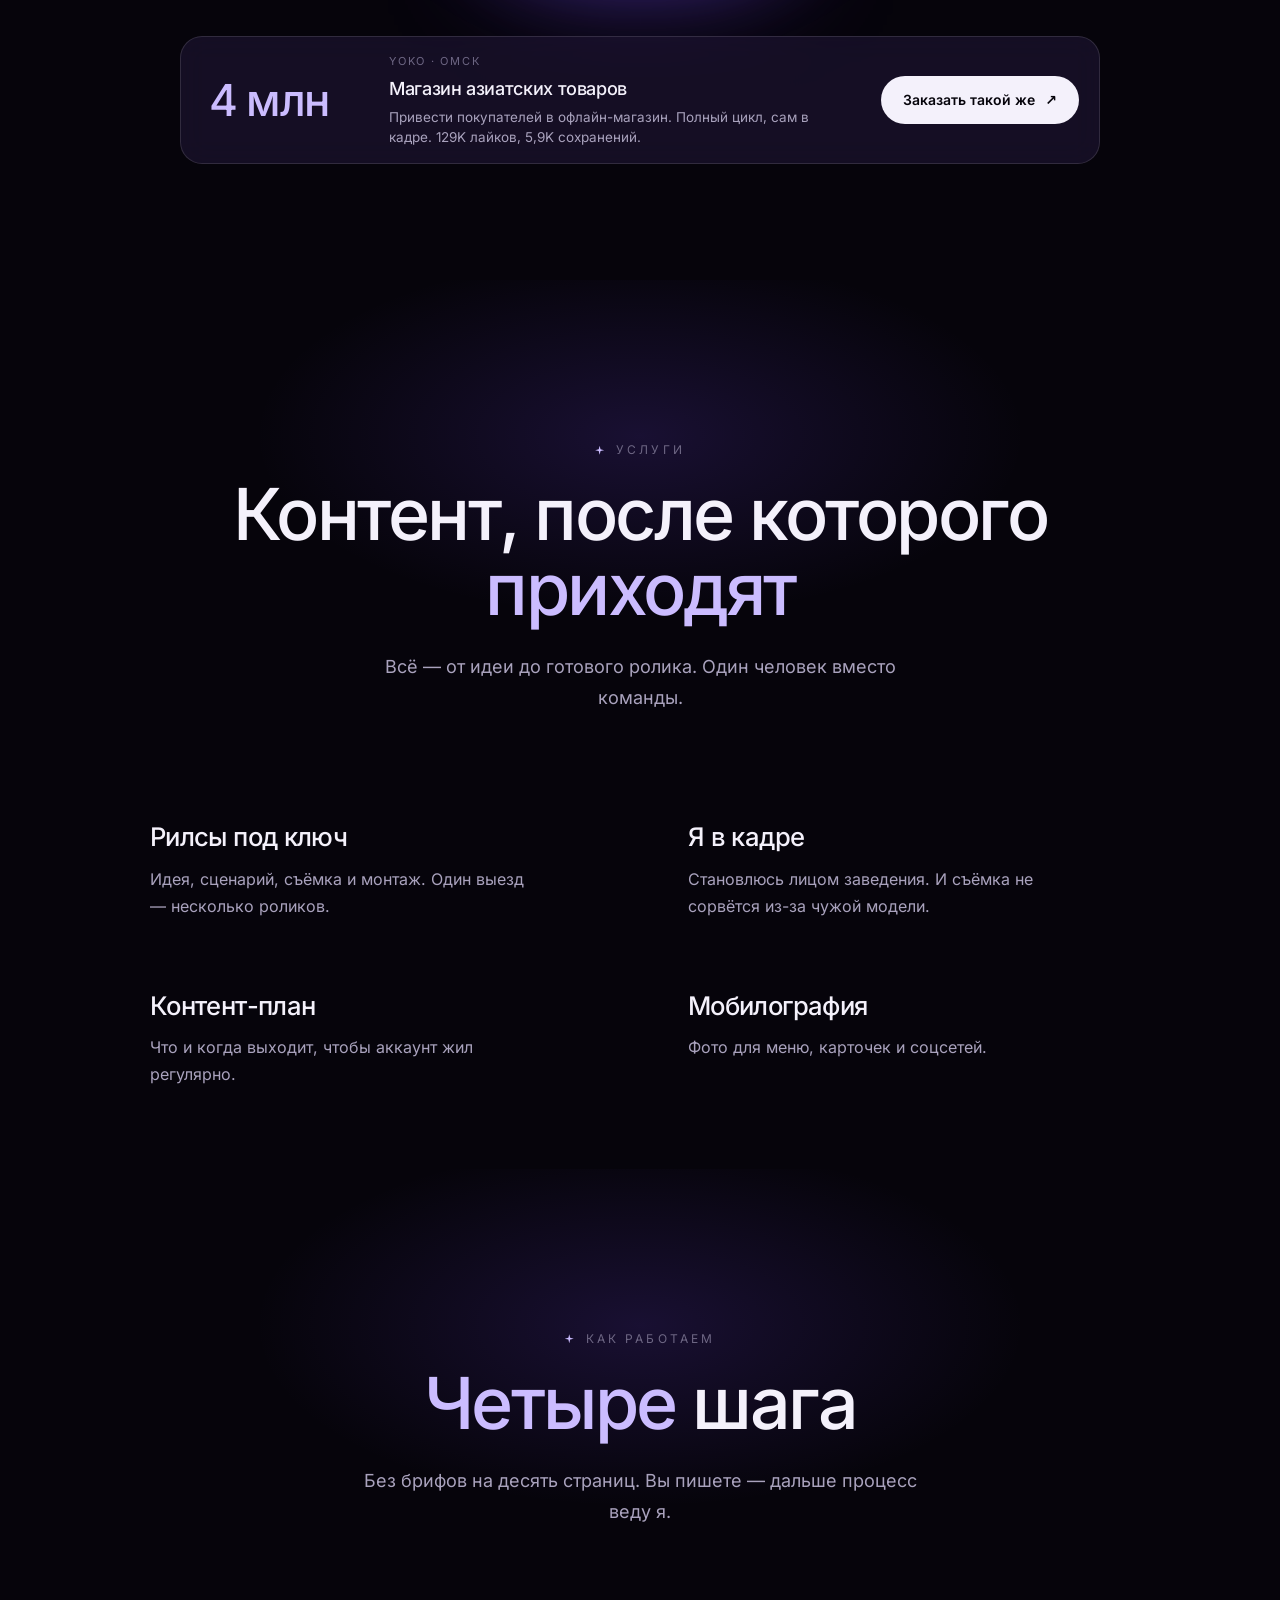
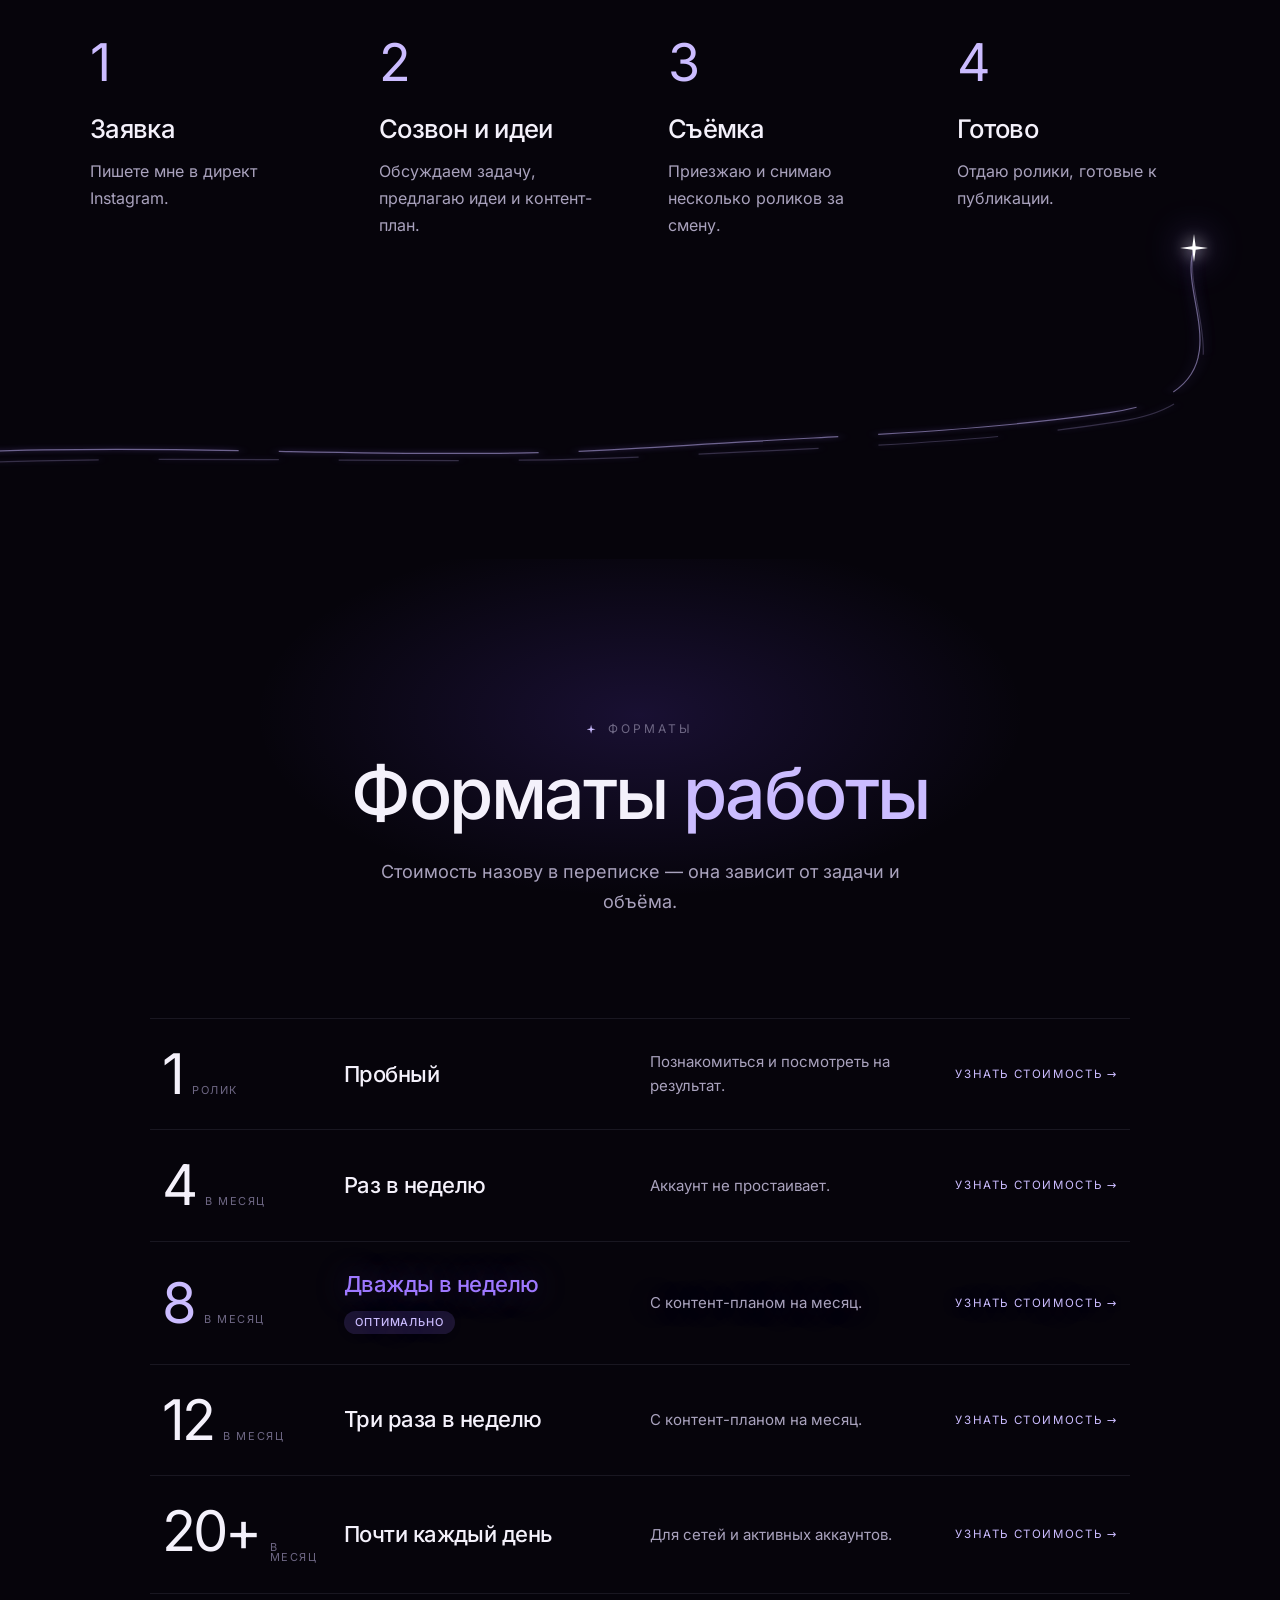
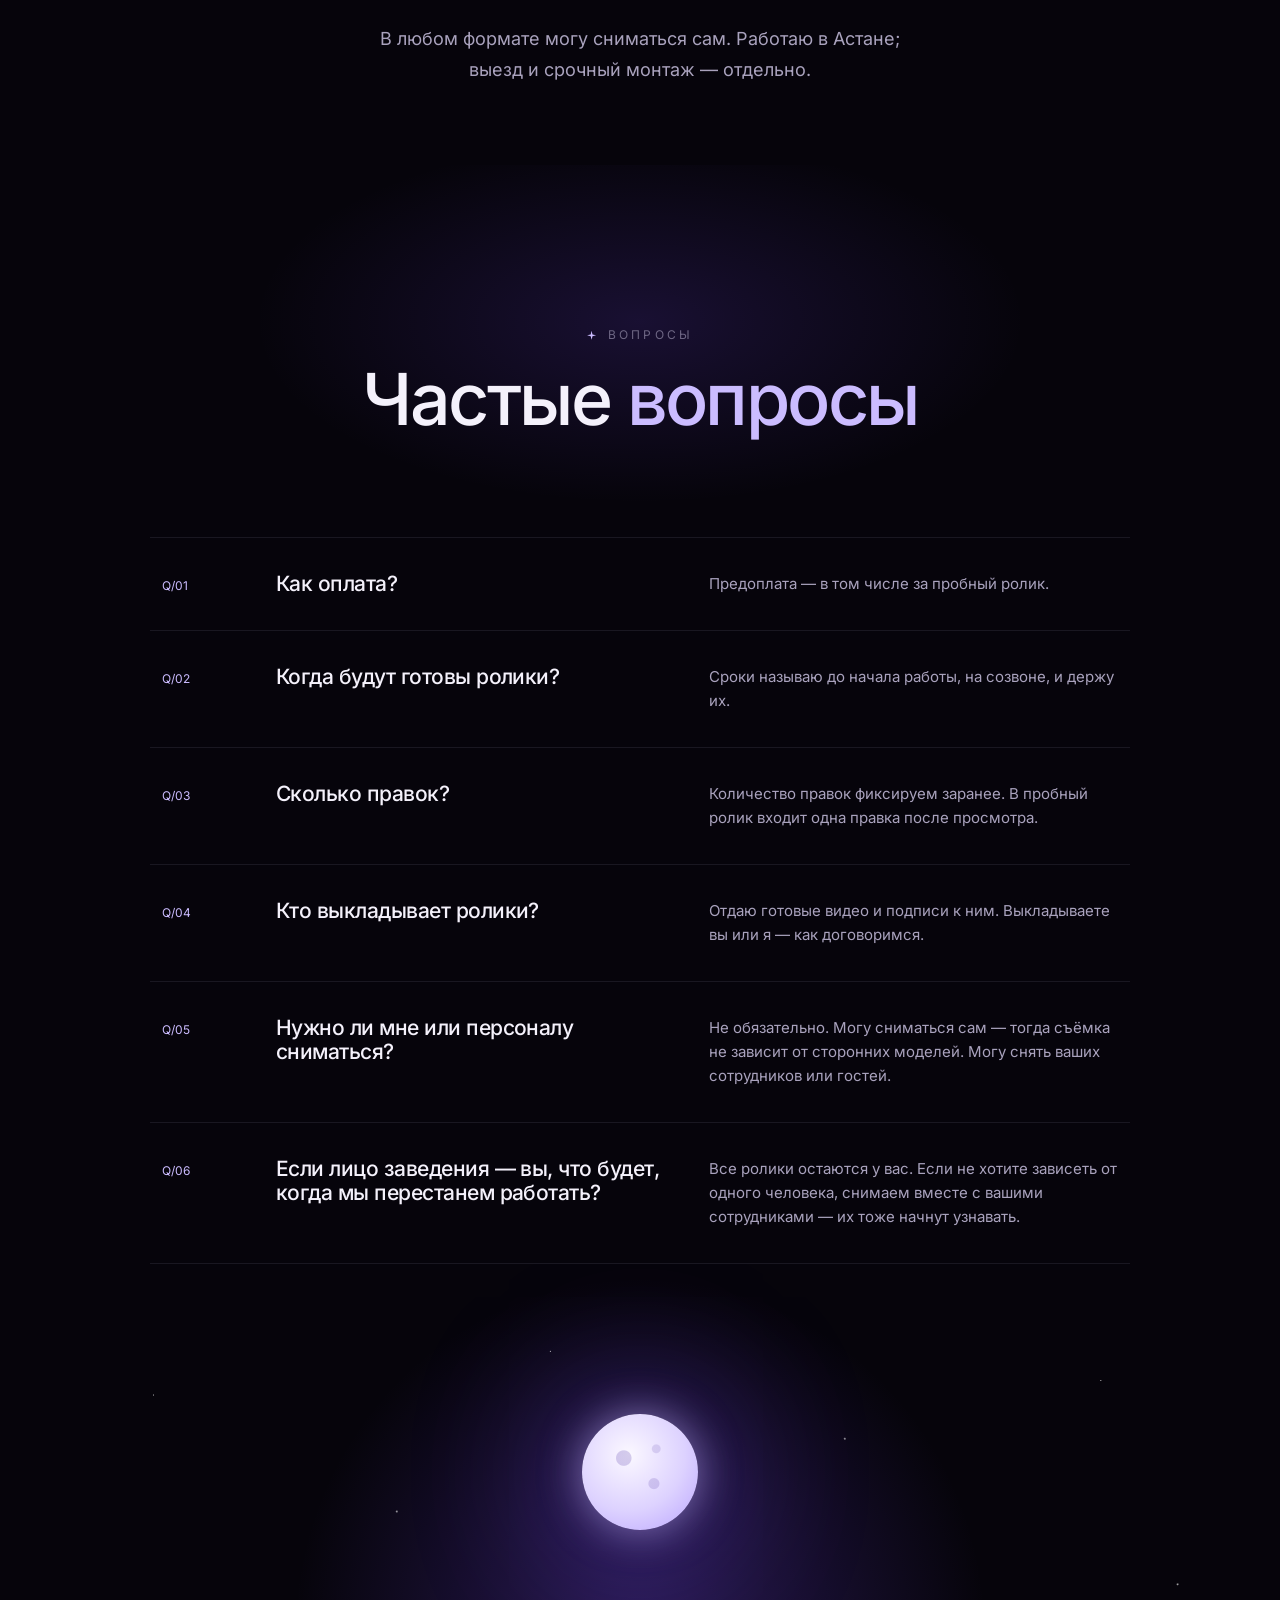
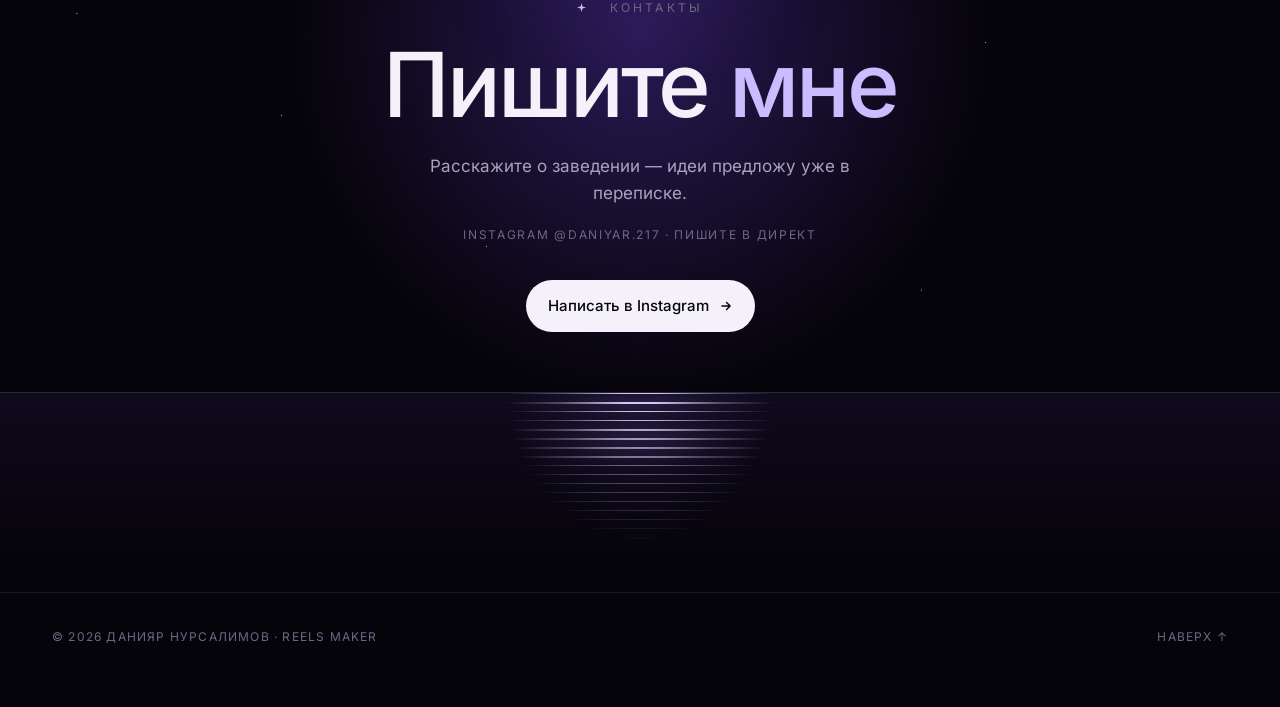
==== commit ec27a94b: "Reels: вынести работы на второй экран — лента вертикальных роликов с текстом под активным Co-Authore" ====
--- a/reels/index.html
+++ b/reels/index.html
@@ -26,7 +26,7 @@
 <link rel="icon" href="favicon.svg" type="image/svg+xml">
 <link rel="apple-touch-icon" href="og.jpg">
 <link rel="preload" href="fonts/inter-cyrillic-500-normal.woff2" as="font" type="font/woff2" crossorigin>
-<link rel="stylesheet" href="css/site.css?v=15">
+<link rel="stylesheet" href="css/site.css?v=17">
 <script>
   document.documentElement.classList.replace('no-js', 'js');
 </script>
@@ -43,8 +43,8 @@
 <nav class="vnav" aria-label="Основная навигация">
   <a class="logo" href="#top">DANIYAR</a>
   <div class="links">
+    <a href="#cases">Работы</a>
     <a href="#services">Услуги</a>
-    <a href="#cases">Кейсы</a>
     <a href="#process">Процесс</a>
     <a href="#formats">Форматы</a>
     <a href="#faq">Вопросы</a>
@@ -108,10 +108,80 @@
     <span class="pic"><img src="cases/yoko-4m.jpg" alt="" width="76" height="96"><span class="tagnum">4 млн</span></span>
     <span class="txt"><small>Лучший кейс</small><b>YOKO, Омск</b><span>Магазин азиатских товаров</span><em>Смотреть ролик →</em></span>
   </button>
+
+  <!-- Первый экран на телефоне: карточка-профиль (на компьютере скрыта) -->
+  <div class="mhero">
+    <div class="mh-photo">
+      <picture>
+        <source srcset="me.webp" type="image/webp">
+        <img src="me.jpg" width="900" height="1354" alt="Данияр Нурсалимов">
+      </picture>
+      <span class="mh-chip"><svg viewBox="0 0 40 40" aria-hidden="true"><path d="M20 0 L22.6 17.4 L40 20 L22.6 22.6 L20 40 L17.4 22.6 L0 20 L17.4 17.4 Z"/></svg> Reels Maker · Астана</span>
+      <div class="mh-over">
+        <p class="mh-name">Данияр Нурсалимов <i><svg viewBox="0 0 40 40" aria-hidden="true"><path d="M20 0 L22.6 17.4 L40 20 L22.6 22.6 L20 40 L17.4 22.6 L0 20 L17.4 17.4 Z"/></svg></i></p>
+        <p class="mh-title" role="heading" aria-level="1">Рилсы, которые <span>приводят гостей</span></p>
+      </div>
+    </div>
+    <div class="mh-tiles">
+      <button type="button" class="mh-tile" data-videos="cases/yoko-4m.mp4" data-posters="cases/yoko-4m.jpg"><b class="l">4 млн</b><span>просмотров на лучшем ролике</span></button>
+      <a class="mh-tile" href="https://www.instagram.com/daniyar.217/" target="_blank" rel="noopener"><b>634K</b><span>просмотров в моём блоге</span></a>
+      <span class="mh-tile mh-star" aria-hidden="true"><svg viewBox="0 0 40 40" aria-hidden="true"><path d="M20 0 L22.6 17.4 L40 20 L22.6 22.6 L20 40 L17.4 22.6 L0 20 L17.4 17.4 Z"/></svg></span>
+    </div>
+    <div class="mh-btns">
+      <a class="mh-main" href="https://ig.me/m/daniyar.217" target="_blank" rel="noopener"><svg viewBox="0 0 24 24" fill="none" stroke="currentColor" stroke-width="1.8" aria-hidden="true"><rect x="3" y="3" width="18" height="18" rx="5"/><circle cx="12" cy="12" r="4"/><circle cx="17.3" cy="6.7" r="1" fill="currentColor" stroke="none"/></svg> Написать в Instagram</a>
+      <a class="mh-ghost" href="#cases">Рилсы</a>
+    </div>
+  </div>
 </header>
 
 <main>
-<!-- 2. Услуги -->
+<!-- 2. Работы: сначала видео, текст — к активному ролику -->
+<section class="reels" id="cases" aria-label="Работы">
+  <div class="reels-top"><span class="reels-count"><b>03</b> / 05</span></div>
+  <div class="reels-stage">
+    <div class="reel" role="group" aria-label="PANTERA · Астана" data-i="0" data-video="cases/pantera.mp4" data-big="Промо" data-label="PANTERA · Астана" data-title="PlayStation-клуб" data-text="Промо акции «Час игры за сторис»: сторис с отметкой клуба — и час игры бесплатно. Идеи, сценарии, съёмка и монтаж.">
+      <img src="cases/pantera.jpg" alt="" width="720" height="1280" loading="lazy">
+      <video muted loop playsinline preload="none"></video>
+      <span class="r-badge">Развлечения</span>
+      <span class="r-name"><small>PANTERA · Астана</small></span>
+    </div>
+    <div class="reel" role="group" aria-label="Чико · Омск" data-i="1" data-video="cases/chico-1.mp4" data-big="TikTok" data-label="Чико · Омск" data-title="Сеть ресторанов корейской кухни" data-text="Ролики залетали, гости узнавали меня лично и приходили за этим. Полный цикл, лицо заведения в кадре. Статистика не сохранилась — аккаунт в TikTok закрыт.">
+      <img src="cases/chico-1.jpg" alt="" width="720" height="1280" loading="lazy">
+      <video muted loop playsinline preload="none"></video>
+      <span class="r-badge">Общепит</span>
+      <span class="r-name"><small>Чико · Омск</small></span>
+    </div>
+    <div class="reel" role="group" aria-label="YOKO · Омск" data-i="2" data-video="cases/yoko-4m.mp4" data-big="4 млн" data-label="YOKO · Омск" data-title="Магазин азиатских товаров" data-text="Привести покупателей в офлайн-магазин. Полный цикл, сам в кадре. 129K лайков, 5,9K сохранений.">
+      <img src="cases/yoko-4m.jpg" alt="" width="720" height="1280">
+      <video muted loop playsinline preload="none"></video>
+      <span class="r-badge">Лучший кейс</span>
+      <span class="r-name"><small>YOKO · Омск</small></span>
+    </div>
+    <div class="reel" role="group" aria-label="Чико · Омск" data-i="3" data-video="cases/chico-2.mp4" data-big="TikTok" data-label="Чико · Омск" data-title="Сеть ресторанов корейской кухни" data-text="Ещё один ролик для сети: узнаваемость через лицо заведения. Статистика не сохранилась — аккаунт в TikTok закрыт.">
+      <img src="cases/chico-2.jpg" alt="" width="720" height="1280" loading="lazy">
+      <video muted loop playsinline preload="none"></video>
+      <span class="r-badge">Общепит</span>
+      <span class="r-name"><small>Чико · Омск</small></span>
+    </div>
+    <div class="reel" role="group" aria-label="Личный блог · Instagram" data-i="4" data-video="" data-big="634K" data-label="Личный блог · Instagram" data-title="Всё сам" data-text="Здесь проверяю форматы, прежде чем снимать их для клиентов. 100% досмотр, 26,8K пересылок.">
+      <img src="cases/blog-stats.jpg" alt="" width="720" height="1280" loading="lazy">
+      <video muted loop playsinline preload="none"></video>
+      <span class="r-badge">Блог</span>
+      <span class="r-name"><small>Личный блог · Instagram</small></span>
+    </div>
+    <button type="button" class="r-sound" aria-label="Включить звук" aria-pressed="false"><svg viewBox="0 0 24 24" width="16" height="16" fill="none" stroke="currentColor" stroke-width="2" stroke-linecap="round" stroke-linejoin="round" aria-hidden="true"><path d="M4 9.5v5h4l5 4v-13l-5 4z"/><path class="on" d="M16.5 8.5a5 5 0 0 1 0 7M19 6a8.5 8.5 0 0 1 0 12"/><path class="off" d="M17 9.5l4 5M21 9.5l-4 5"/></svg><span>Звук</span></button>
+    <button type="button" class="r-arr prev" aria-label="Предыдущий ролик">←</button>
+    <button type="button" class="r-arr next" aria-label="Следующий ролик">→</button>
+  </div>
+  <div class="reels-tabs" aria-hidden="true"><i></i><i></i><i></i><i></i><i></i></div>
+  <div class="reels-info">
+    <span class="ri-big"></span>
+    <div class="ri-txt"><small class="ri-label"></small><b class="ri-title"></b><span class="ri-text"></span></div>
+    <a class="ri-cta" href="https://ig.me/m/daniyar.217" target="_blank" rel="noopener">Заказать такой же <i aria-hidden="true">↗</i></a>
+  </div>
+</section>
+
+<!-- 3. Услуги -->
 <section class="block" id="services">
   <div class="wrap">
     <span class="kicker rv">Услуги</span>
@@ -122,90 +192,6 @@
       <div class="rv" style="--d:.08s"><h3>Я в кадре</h3><p>Становлюсь лицом заведения. И съёмка не сорвётся из-за чужой модели.</p></div>
       <div class="rv" style="--d:.16s"><h3>Контент-план</h3><p>Что и когда выходит, чтобы аккаунт жил регулярно.</p></div>
       <div class="rv" style="--d:.24s"><h3>Мобилография</h3><p>Фото для меню, карточек и соцсетей.</p></div>
-    </div>
-  </div>
-</section>
-
-<!-- 3. Кейсы: закреплённая 3D-галерея -->
-<section class="gallery" id="cases">
-  <div class="gallery-sticky">
-    <div class="gallery-head">
-      <div class="wrap">
-        <span class="kicker">Кейсы</span>
-        <h2>Что уже <span class="hl">снято</span></h2>
-      </div>
-    </div>
-
-    <div class="gallery-stage">
-      <!--
-        Ролик в кейсе: data-videos="cases/имя.mp4" и обложка data-posters="cases/имя.jpg";
-        несколько роликов — через «|». Видео грузится только по нажатию.
-      -->
-      <article class="glass case has-reel">
-        <div class="label"><span><b>01</b> · PANTERA</span><span>Развлечения · Астана</span></div>
-        <h3>PlayStation-клуб<small>Идеи, контент-план, сценарии, съёмка и монтаж.</small></h3>
-        <div>
-          <p class="result">Промо акции <b>«Час игры за сторис»</b>: сторис с отметкой клуба — и час игры бесплатно.</p>
-          <div class="links" style="margin-top:16px">
-            <button type="button" class="btn btn-accent watch" data-videos="cases/pantera.mp4" data-posters="cases/pantera.jpg">Ролик <span class="pl"><svg width="12" height="12" viewBox="0 0 24 24"><path d="M7 4.8v14.4c0 .8.9 1.3 1.6.9l11.3-7.2c.6-.4.6-1.3 0-1.7L8.6 3.9C7.9 3.5 7 4 7 4.8z" fill="currentColor"/></svg></span></button>
-          </div>
-        </div>
-        <button type="button" class="reel-thumb" data-videos="cases/pantera.mp4" data-posters="cases/pantera.jpg" aria-label="Смотреть ролик для PANTERA">
-          <img src="cases/pantera.jpg" alt="" loading="lazy" width="720" height="1280"><span class="pl"><svg width="18" height="18" viewBox="0 0 24 24"><path d="M7 4.8v14.4c0 .8.9 1.3 1.6.9l11.3-7.2c.6-.4.6-1.3 0-1.7L8.6 3.9C7.9 3.5 7 4 7 4.8z" fill="currentColor"/></svg></span><small>Промо</small>
-        </button>
-      </article>
-
-      <article class="glass case">
-        <div class="label"><span><b>02</b> · Личный блог</span><span>Instagram</span></div>
-        <h3>Всё сам<small>Здесь проверяю форматы, прежде чем снимать их для клиентов.</small></h3>
-        <div class="bottom">
-          <div>
-            <div class="mega"><span>634K</span><small>просмотров</small></div>
-            <p class="case-meta">100% досмотр · 26,8K пересылок</p>
-          </div>
-        </div>
-      </article>
-
-      <article class="glass case has-reel">
-        <div class="label"><span><b>03</b> · Чико</span><span>Общепит · Омск</span></div>
-        <h3>Сеть ресторанов корейской кухни<small>Сделать ресторан узнаваемым. Полный цикл, лицо заведения в кадре.</small></h3>
-        <div>
-          <p class="result">Ролики в TikTok залетали, гости <b>узнавали меня лично</b> и приходили за этим.</p>
-          <p class="note-sm">Статистика не сохранилась — аккаунт в TikTok закрыт.</p>
-          <div class="links" style="margin-top:16px">
-            <button type="button" class="btn btn-accent watch" data-videos="cases/chico-1.mp4|cases/chico-2.mp4" data-posters="cases/chico-1.jpg|cases/chico-2.jpg">2 ролика <span class="pl"><svg width="12" height="12" viewBox="0 0 24 24"><path d="M7 4.8v14.4c0 .8.9 1.3 1.6.9l11.3-7.2c.6-.4.6-1.3 0-1.7L8.6 3.9C7.9 3.5 7 4 7 4.8z" fill="currentColor"/></svg></span></button>
-          </div>
-        </div>
-        <button type="button" class="reel-thumb" data-videos="cases/chico-1.mp4|cases/chico-2.mp4" data-posters="cases/chico-1.jpg|cases/chico-2.jpg" aria-label="Смотреть ролики для Чико">
-          <img src="cases/chico-1.jpg" alt="" loading="lazy" width="720" height="1278"><span class="pl"><svg width="18" height="18" viewBox="0 0 24 24"><path d="M7 4.8v14.4c0 .8.9 1.3 1.6.9l11.3-7.2c.6-.4.6-1.3 0-1.7L8.6 3.9C7.9 3.5 7 4 7 4.8z" fill="currentColor"/></svg></span><small>2 ролика</small>
-        </button>
-      </article>
-
-      <article class="glass case has-reel">
-        <div class="label"><span><b>04</b> · YOKO</span><span>Ритейл · Омск</span></div>
-        <h3>Магазин азиатских товаров<small>Привести покупателей в офлайн-магазин. Полный цикл, сам в кадре.</small></h3>
-        <div class="bottom">
-          <div>
-            <div class="mega"><span>4</span><small>млн просмотров</small></div>
-            <p class="case-meta">129K лайков · 5,9K сохранений</p>
-            <div class="links" style="margin-top:16px">
-              <button type="button" class="btn btn-accent watch" data-videos="cases/yoko-4m.mp4" data-posters="cases/yoko-4m.jpg">Ролик <span class="pl"><svg width="12" height="12" viewBox="0 0 24 24"><path d="M7 4.8v14.4c0 .8.9 1.3 1.6.9l11.3-7.2c.6-.4.6-1.3 0-1.7L8.6 3.9C7.9 3.5 7 4 7 4.8z" fill="currentColor"/></svg></span></button>
-              <a class="btn btn-ghost" href="https://www.tiktok.com/t/ZTycmPgDJ" target="_blank" rel="noopener">В TikTok</a>
-            </div>
-          </div>
-        </div>
-        <button type="button" class="reel-thumb" data-videos="cases/yoko-4m.mp4" data-posters="cases/yoko-4m.jpg" aria-label="Смотреть ролик YOKO на 4 млн просмотров">
-          <img src="cases/yoko-4m.jpg" alt="" loading="lazy" width="576" height="1024"><span class="pl"><svg width="18" height="18" viewBox="0 0 24 24"><path d="M7 4.8v14.4c0 .8.9 1.3 1.6.9l11.3-7.2c.6-.4.6-1.3 0-1.7L8.6 3.9C7.9 3.5 7 4 7 4.8z" fill="currentColor"/></svg></span><small>4 млн</small>
-        </button>
-      </article>
-    </div>
-
-    <div class="gallery-foot">
-      <div class="wrap">
-        <span class="gallery-count">01 / 04</span>
-        <span class="dots" aria-hidden="true"><i class="on"></i><i></i><i></i><i></i></span>
-        <span class="hint">Листайте вниз ↓</span>
-      </div>
     </div>
   </div>
 </section>
@@ -295,6 +281,6 @@
   </div>
 </div>
 
-<script src="js/app.js?v=15"></script>
+<script src="js/app.js?v=17"></script>
 </body>
 </html>
--- a/reels/css/site.css
+++ b/reels/css/site.css
@@ -988,3 +988,130 @@
   .vhero .cta { top: auto; bottom: 224px; }
 }
 
+
+/* =========================================================
+   Первый экран на телефоне: карточка-профиль.
+   На компьютере не показывается — там всё как было.
+   ========================================================= */
+.mhero { display: none; }
+@media (max-width: 760px) {
+  .vhero > :not(.mhero) { display: none !important; }
+  .vhero { display: block; height: 100vh; height: 100svh; min-height: 620px; padding: 0; }
+  .vhero::before {
+    background:
+      radial-gradient(70% 30% at 20% 8%, rgba(158, 120, 255, .5), transparent 70%),
+      radial-gradient(60% 30% at 90% 60%, rgba(90, 50, 220, .35), transparent 70%),
+      linear-gradient(180deg, #140a33 0%, #0a0618 55%, #06040b 100%);
+  }
+  .mhero { position: absolute; inset: 0; display: flex; flex-direction: column; gap: 10px; padding: 84px 14px 22px; }
+  .mh-photo { position: relative; flex: 1 1 auto; min-height: 0; border-radius: 30px; overflow: hidden; box-shadow: inset 0 0 0 1px rgba(255, 255, 255, .12), 0 30px 60px -30px rgba(123, 77, 255, .8); }
+  .mh-photo picture, .mh-photo img { display: block; width: 100%; height: 100%; }
+  .mh-photo img { object-fit: cover; object-position: 50% 16%; }
+  .mh-photo::after { content: ""; position: absolute; inset: 0; pointer-events: none; background: linear-gradient(180deg, transparent 45%, rgba(12, 6, 32, .6) 70%, rgba(8, 4, 20, .95) 100%); }
+  .mh-chip { position: absolute; z-index: 1; top: 14px; left: 14px; display: inline-flex; align-items: center; gap: 7px; padding: 7px 12px; border-radius: 999px; font-size: 12px; font-weight: 500; color: #fff;
+    background: rgba(12, 6, 30, .42); border: 1px solid rgba(255, 255, 255, .2); backdrop-filter: blur(14px); -webkit-backdrop-filter: blur(14px); }
+  .mh-chip svg { width: 10px; height: 10px; fill: #fff; }
+  .mh-over { position: absolute; z-index: 1; left: 20px; right: 20px; bottom: 18px; }
+  .mh-name { display: flex; align-items: center; gap: 7px; margin: 0 0 10px; font-size: 14px; color: rgba(255, 255, 255, .78); }
+  .mh-name i svg { display: block; width: 11px; height: 11px; fill: #fff; filter: drop-shadow(0 0 6px #9e78ff); }
+  .mh-title { margin: 0; font-family: var(--sans); font-weight: 500; font-size: clamp(30px, 9.2vw, 38px); line-height: 1.04; letter-spacing: -.035em; color: #fff; }
+  .mh-title span { display: block; color: var(--lilac); }
+  .mh-tiles { flex: none; display: grid; grid-template-columns: 1fr 1fr 64px; gap: 10px; }
+  .mh-tile { display: block; padding: 14px 16px; border-radius: 22px; text-align: left; color: #fff; font: inherit; cursor: pointer;
+    background: rgba(255, 255, 255, .07); border: 1px solid rgba(255, 255, 255, .16); backdrop-filter: blur(18px); -webkit-backdrop-filter: blur(18px); }
+  .mh-tile b { display: block; font-size: 24px; font-weight: 500; letter-spacing: -.03em; }
+  .mh-tile b.l { color: var(--lilac); }
+  .mh-tile span { display: block; margin-top: 2px; font-size: 12px; line-height: 1.35; color: rgba(255, 255, 255, .6); }
+  .mh-star { display: grid; place-items: center; padding: 0; cursor: default; background: radial-gradient(circle, rgba(158, 120, 255, .45), rgba(255, 255, 255, .05) 70%); }
+  .mh-star svg { width: 26px; height: 26px; fill: #fff; filter: drop-shadow(0 0 8px #fff) drop-shadow(0 0 16px #9e78ff); animation: flare 6s ease-in-out infinite; }
+  .mh-btns { flex: none; display: grid; grid-template-columns: 1fr auto; gap: 10px; }
+  .mh-btns a { height: 54px; border-radius: 999px; display: inline-flex; align-items: center; justify-content: center; gap: 10px; font-size: 15px; font-weight: 500; }
+  .mh-main { background: #f4f0ff; color: #06040b; }
+  .mh-main svg { width: 18px; height: 18px; }
+  .mh-ghost { padding: 0 22px; color: #fff; background: rgba(255, 255, 255, .07); border: 1px solid rgba(255, 255, 255, .16); }
+  .mh-photo, .mh-tiles, .mh-btns { animation: mh-in 1s cubic-bezier(.2, .7, .2, 1) both; }
+  .mh-tiles { animation-delay: .12s; } .mh-btns { animation-delay: .22s; }
+  @keyframes mh-in { from { opacity: 0; transform: translateY(16px); } }
+
+  /* шапка: при прокрутке получает тёмный размытый фон, текст под неё не заезжает */
+  .vnav { transition: background .3s, box-shadow .3s; border-radius: 999px; }
+  .vnav.scrolled { background: rgba(12, 7, 26, .96); box-shadow: 0 0 0 1px rgba(255, 255, 255, .08); padding: 6px 6px 6px 18px; }
+}
+@media (max-width: 760px) and (prefers-reduced-motion: reduce) { .mh-photo, .mh-tiles, .mh-btns, .mh-star svg { animation: none; } }
+
+/* ===== Работы: лента вертикальных роликов (второй экран) ===== */
+.reels { --ah: clamp(360px, 58svh, 540px); --aw: calc(var(--ah) * .5625); --sh: calc(var(--ah) * .81); --sw: calc(var(--aw) * .81); --gap: 26px;
+  position: relative; z-index: 2; height: 100vh; height: 100svh; min-height: 700px; overflow: hidden; }
+.reels::before { content: ""; position: absolute; left: 50%; top: 42%; translate: -50% -50%; width: min(760px, 90vw); aspect-ratio: 1; border-radius: 50%; pointer-events: none;
+  background: radial-gradient(circle, rgba(123, 77, 255, .38), transparent 66%); filter: blur(30px); }
+.reels-top { position: absolute; top: 96px; left: 56px; right: 56px; z-index: 3; display: flex; justify-content: flex-end; pointer-events: none; }
+.reels-count { font-size: 13px; letter-spacing: .14em; color: var(--dim); font-variant-numeric: tabular-nums; }
+.reels-count b { font-weight: 500; color: var(--lilac); }
+.reels-stage { position: absolute; left: 0; right: 0; top: 104px; height: calc(var(--ah) + 24px); touch-action: pan-y; outline: none; }
+.reel { position: absolute; left: 50%; top: 50%; width: var(--sw); height: var(--sh); border-radius: 24px; overflow: hidden; background: #000; cursor: pointer;
+  border: 1px solid rgba(255,255,255,.1); transform: translate(calc(-50% + var(--x, 0px)), -50%);
+  transition: transform .55s cubic-bezier(.2,.7,.2,1), width .55s cubic-bezier(.2,.7,.2,1), height .55s cubic-bezier(.2,.7,.2,1), opacity .4s; }
+.reel img, .reel video { position: absolute; inset: 0; width: 100%; height: 100%; object-fit: cover; display: block; }
+.reel video { opacity: 0; transition: opacity .35s; }
+.reel.playing video { opacity: 1; }
+.reel::after { content: ""; position: absolute; inset: 0; pointer-events: none; background: rgba(6, 4, 11, .58); transition: opacity .4s; }
+.reel[data-o="0"] { width: var(--aw); height: var(--ah); cursor: default; z-index: 3; border: 2px solid rgba(203, 188, 255, .75); box-shadow: 0 40px 120px -20px rgba(123, 77, 255, .8); }
+.reel[data-o="0"]::after { opacity: 0; }
+.reel[data-o="0"]::before { content: ""; position: absolute; inset: 0; z-index: 1; pointer-events: none; background: linear-gradient(180deg, rgba(0,0,0,.35), transparent 22%, transparent 62%, rgba(0,0,0,.6)); }
+.reel[data-o="1"]  { --x: calc(var(--aw) / 2 + var(--gap) + var(--sw) / 2); z-index: 2; }
+.reel[data-o="-1"] { --x: calc(-1 * (var(--aw) / 2 + var(--gap) + var(--sw) / 2)); z-index: 2; }
+.reel[data-o="2"]  { --x: calc(var(--aw) / 2 + var(--gap) * 2 + var(--sw) * 1.5); z-index: 1; }
+.reel[data-o="-2"] { --x: calc(-1 * (var(--aw) / 2 + var(--gap) * 2 + var(--sw) * 1.5)); z-index: 1; }
+.reel[data-o="far"] { opacity: 0; pointer-events: none; }
+.r-badge, .r-name { position: absolute; z-index: 2; opacity: 0; transition: opacity .3s; }
+.r-badge { left: 14px; top: 14px; padding: 6px 12px; border-radius: 999px; font-size: 12px; font-weight: 500; color: #fff; background: rgba(0,0,0,.5); backdrop-filter: blur(8px); -webkit-backdrop-filter: blur(8px); }
+.reel[data-o="0"] .r-badge { opacity: 1; }
+.r-name { display: none; }
+.r-sound { position: absolute; z-index: 5; left: 50%; margin-left: calc(var(--aw) / 2 - 92px); top: calc(50% + var(--ah) / 2 - 52px); display: inline-flex; align-items: center; gap: 8px; height: 38px; padding: 0 14px; border-radius: 999px; color: #fff; font: 500 13px var(--sans); cursor: pointer;
+  background: rgba(0,0,0,.55); border: 1px solid rgba(255,255,255,.22); backdrop-filter: blur(10px); -webkit-backdrop-filter: blur(10px); }
+.r-sound .on { display: none; } .r-sound[aria-pressed="true"] .on { display: inline; } .r-sound[aria-pressed="true"] .off { display: none; }
+.r-sound.hide { display: none; }
+.r-arr { position: absolute; z-index: 5; top: 50%; translate: 0 -50%; width: 48px; height: 48px; border-radius: 50%; display: grid; place-items: center; font-size: 18px; color: #fff; cursor: pointer;
+  background: rgba(255,255,255,.08); border: 1px solid rgba(255,255,255,.18); backdrop-filter: blur(8px); -webkit-backdrop-filter: blur(8px); transition: background .2s; }
+.r-arr:hover { background: rgba(255,255,255,.18); }
+.r-arr.prev { left: 56px; } .r-arr.next { right: 56px; }
+.r-arr:disabled { opacity: .3; cursor: default; }
+.reels-tabs { display: none; }
+.reels-info { position: absolute; z-index: 4; left: 50%; translate: -50% 0; bottom: 36px; width: min(920px, calc(100% - 112px)); display: flex; align-items: center; gap: 30px; padding: 16px 20px 16px 28px; border-radius: 22px;
+  background: rgba(32, 22, 52, .62); border: 1px solid rgba(255,255,255,.12); backdrop-filter: blur(14px); -webkit-backdrop-filter: blur(14px); transition: opacity .25s, transform .25s; }
+.reels-info.swap { opacity: 0; transform: translateY(8px); }
+.ri-big { flex: none; min-width: 150px; font-size: 44px; font-weight: 500; letter-spacing: -.04em; color: var(--lilac); line-height: 1; white-space: nowrap; }
+.ri-txt { flex: 1; min-width: 0; }
+.ri-label { display: block; font-size: 11px; letter-spacing: .16em; text-transform: uppercase; color: var(--dim); margin-bottom: 4px; }
+.ri-title { display: block; font-weight: 500; font-size: 18px; letter-spacing: -.02em; margin-bottom: 3px; }
+.ri-text { display: block; font-size: 13.5px; line-height: 1.5; color: var(--muted); }
+.ri-cta { flex: none; display: inline-flex; align-items: center; gap: 10px; height: 48px; padding: 0 22px; border-radius: 999px; background: rgb(var(--text-rgb)); color: #06040b; font-size: 14px; font-weight: 600; white-space: nowrap; transition: box-shadow .25s; }
+.ri-cta:hover { box-shadow: 0 14px 40px -14px rgba(123, 77, 255, .8); }
+.ri-cta i { font-style: normal; }
+@media (max-height: 820px) and (min-width: 761px) { .reels-info { bottom: 24px; padding-top: 12px; padding-bottom: 12px; } .ri-text { font-size: 13px; } }
+@media (max-width: 1000px) and (min-width: 761px) { .r-arr.prev { left: 20px; } .r-arr.next { right: 20px; } .reels-info { width: calc(100% - 48px); gap: 18px; } .ri-big { min-width: 110px; font-size: 34px; } }
+
+/* телефон: ролик на весь экран, текст поверх, листаем свайпом влево/вправо */
+@media (max-width: 760px) {
+  .reels { height: 100vh; height: 100svh; min-height: 620px; background: #000; }
+  .reels::before, .reels-top, .r-arr { display: none; }
+  .reels-stage { inset: 0; height: auto; touch-action: pan-y; }
+  .reel, .reel[data-o="0"] { left: 0; top: 0; width: 100%; height: 100%; border: 0; border-radius: 0; box-shadow: none; transform: translateX(calc(var(--o, 0) * 100%)); z-index: 1; }
+  .reel[data-o="far"] { opacity: 1; }
+  .reel::after { opacity: 0; }
+  .reel[data-o="0"]::before { background: linear-gradient(180deg, rgba(0,0,0,.5), transparent 20%, transparent 36%, rgba(6,4,11,.96) 84%); }
+  .r-badge { top: 118px; left: 16px; }
+  .r-sound { margin: 0; left: auto; right: 14px; top: 112px; width: 44px; height: 44px; padding: 0; justify-content: center; }
+  .r-sound span { display: none; }
+  .reels-tabs { display: flex; position: absolute; z-index: 5; top: 82px; left: 16px; right: 16px; gap: 5px; }
+  .reels-tabs i { position: relative; flex: 1; height: 3px; border-radius: 2px; background: rgba(255,255,255,.3); }
+  .reels-tabs i::before { content: ""; position: absolute; inset: -12px 0; }
+  .reels-tabs i.on { background: #fff; }
+  .reels-info { left: 0; right: 0; bottom: 0; translate: none; width: auto; display: block; padding: 0 16px 22px; background: none; border: 0; border-radius: 0; backdrop-filter: none; -webkit-backdrop-filter: none; }
+  .ri-big { display: block; min-width: 0; font-size: 46px; }
+  .ri-label { margin: 10px 0 4px; color: rgba(255,255,255,.6); }
+  .ri-title { font-size: 20px; }
+  .ri-text { color: rgba(255,255,255,.78); font-size: 14px; display: -webkit-box; -webkit-line-clamp: 4; -webkit-box-orient: vertical; overflow: hidden; }
+  .ri-cta { display: flex; justify-content: center; height: 54px; margin-top: 14px; font-size: 15px; }
+}
+@media (prefers-reduced-motion: reduce) { .reel, .reels-info { transition: none; } }
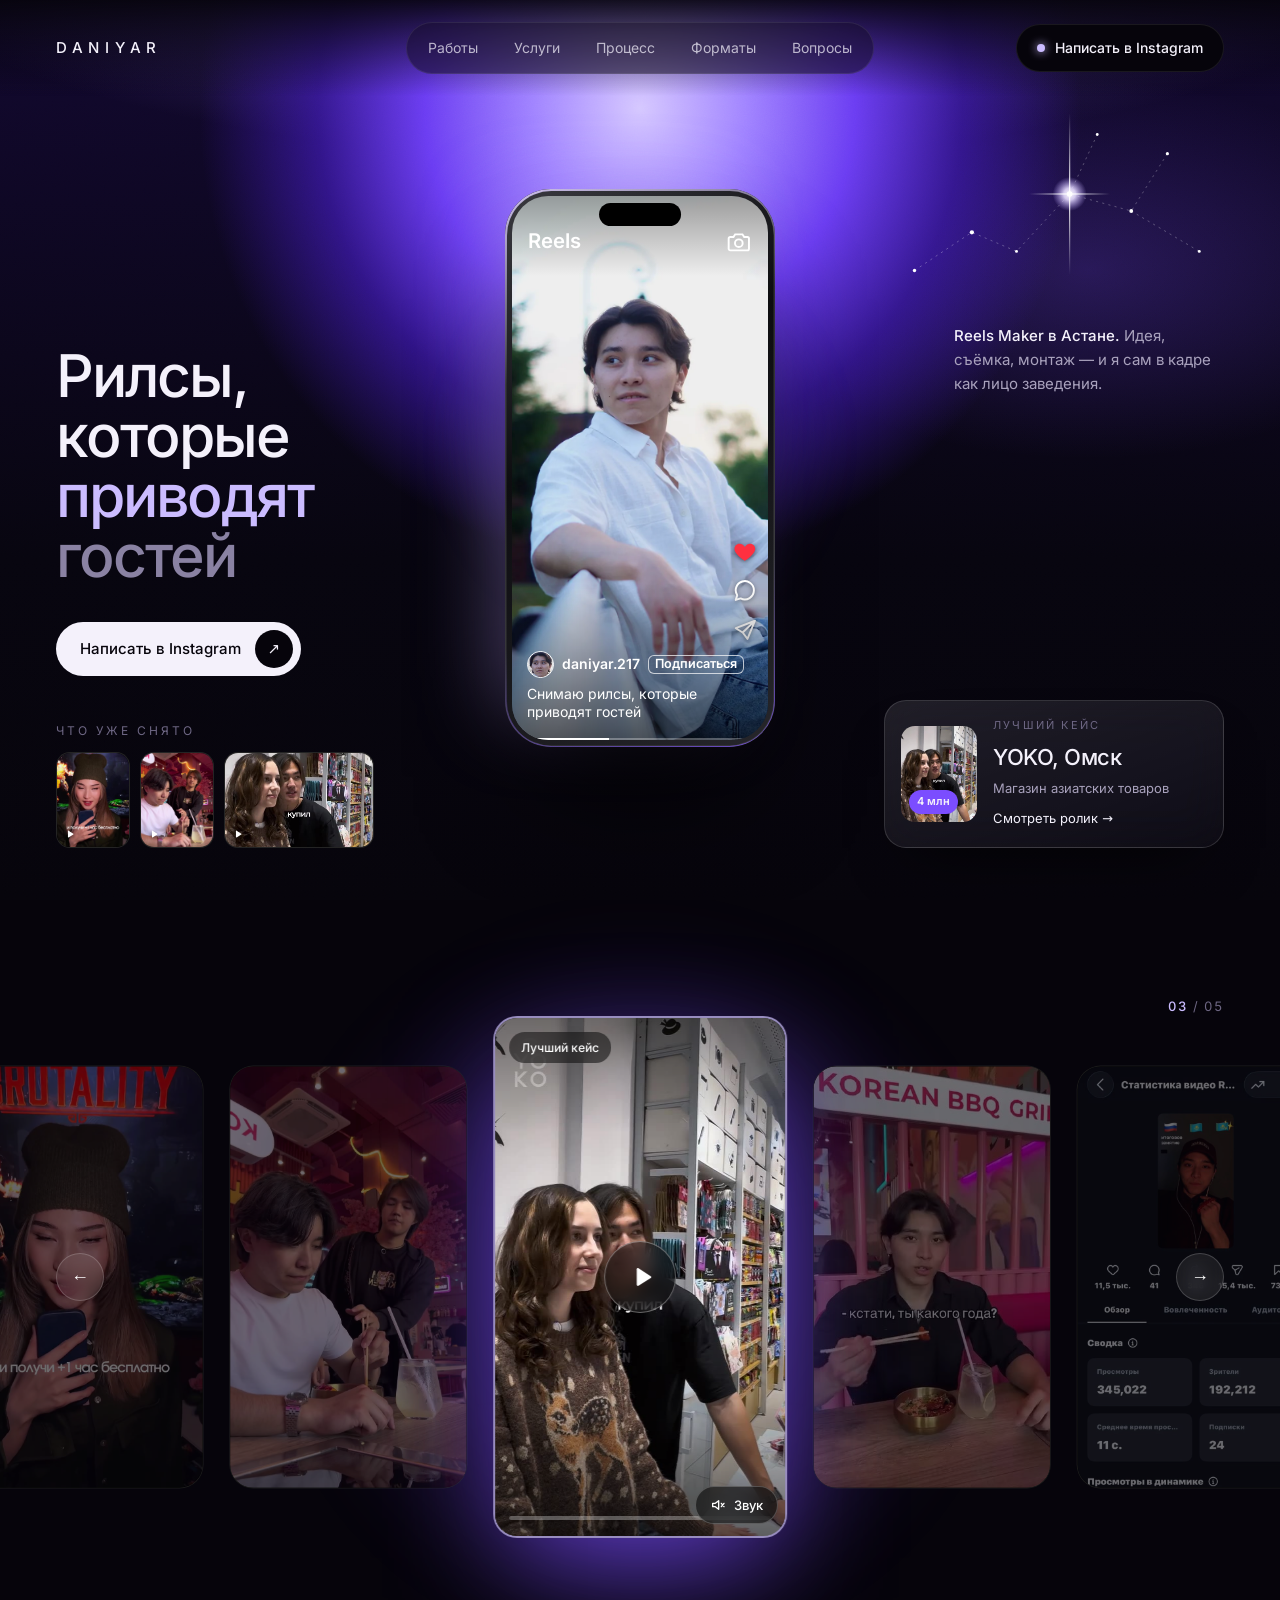
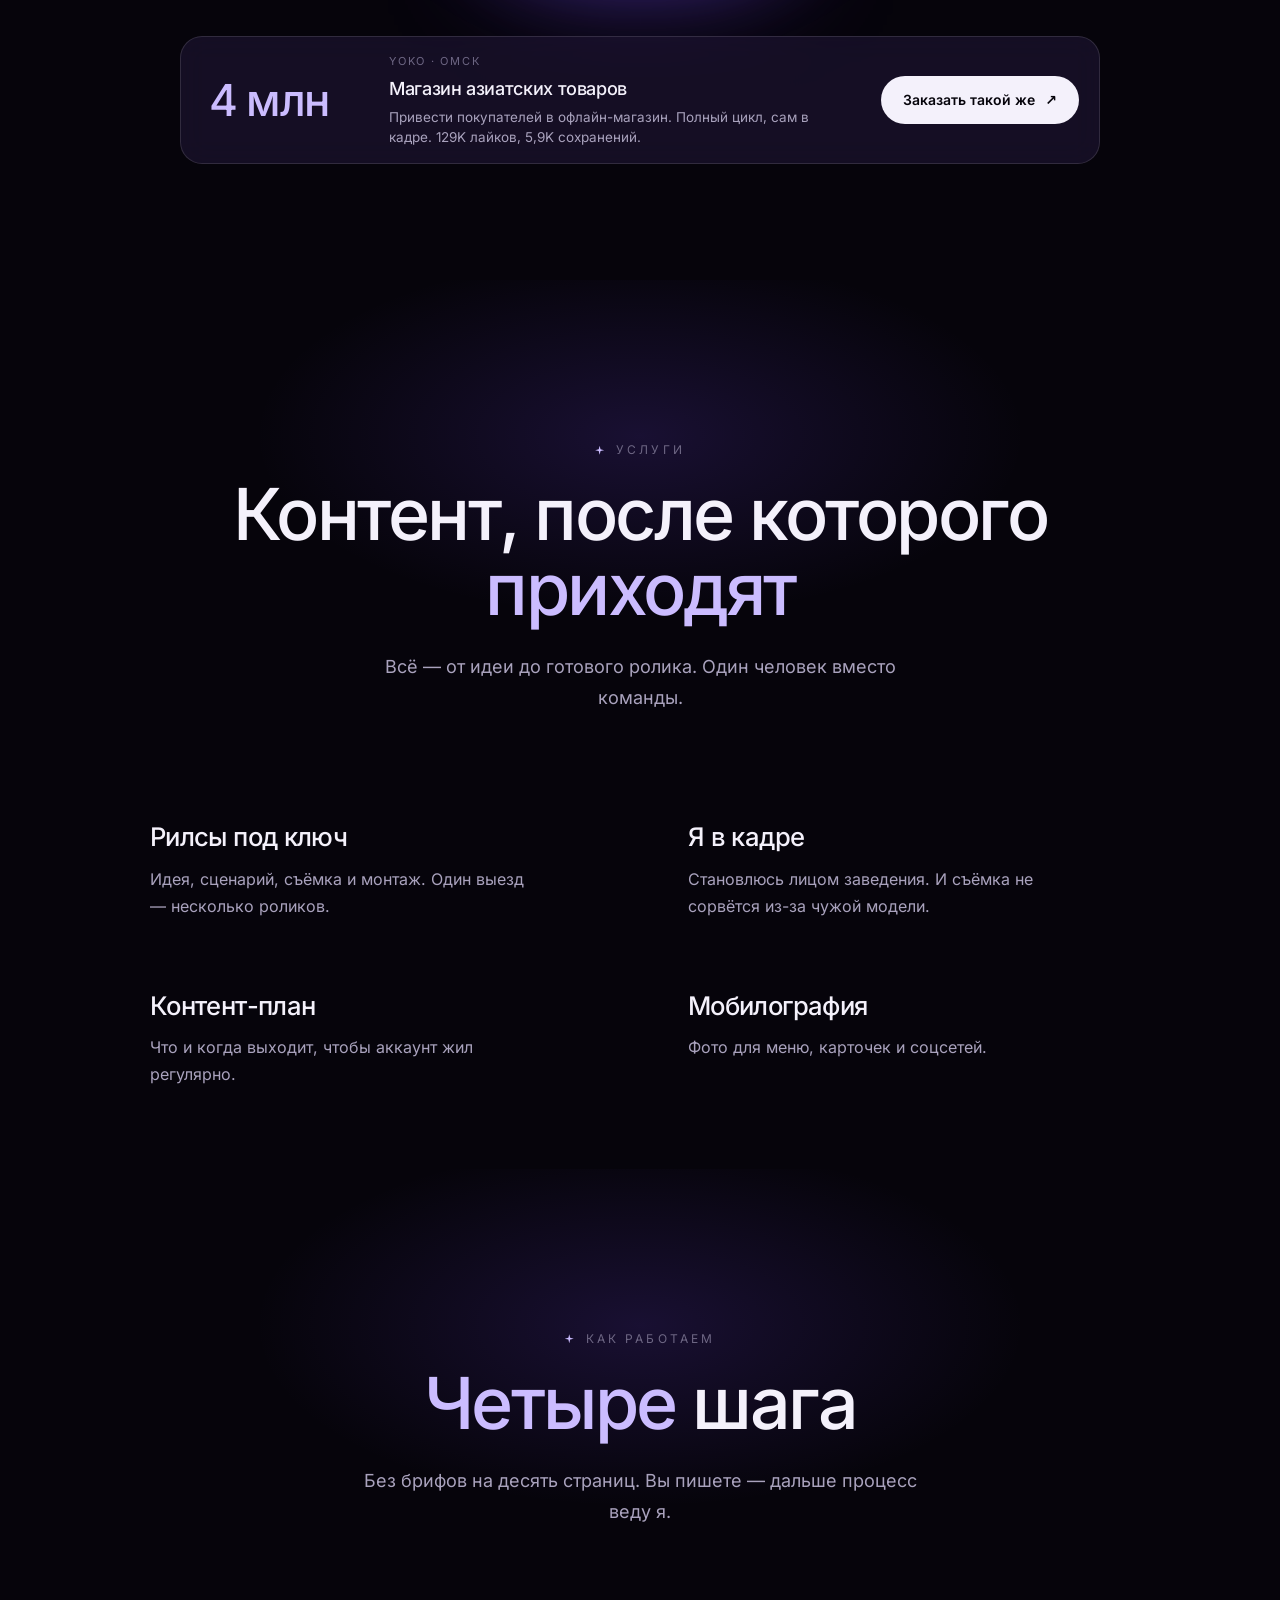
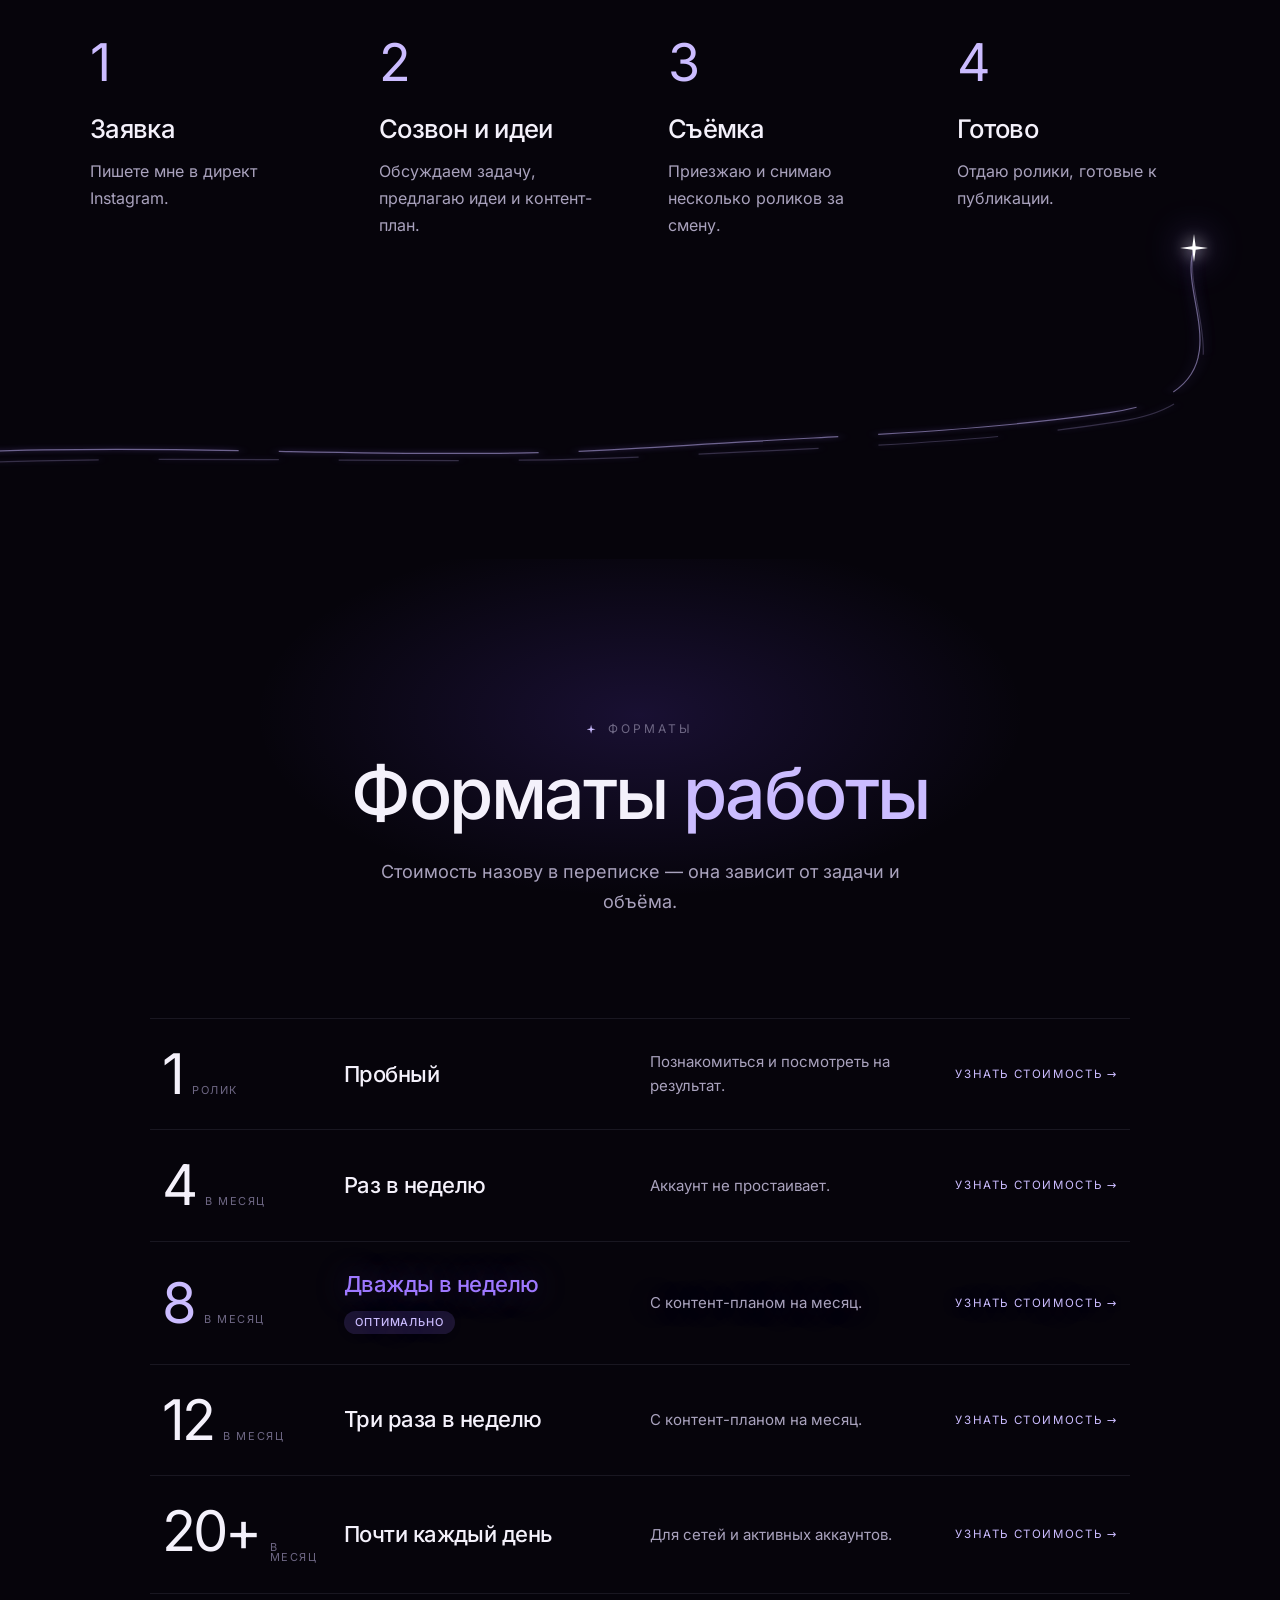
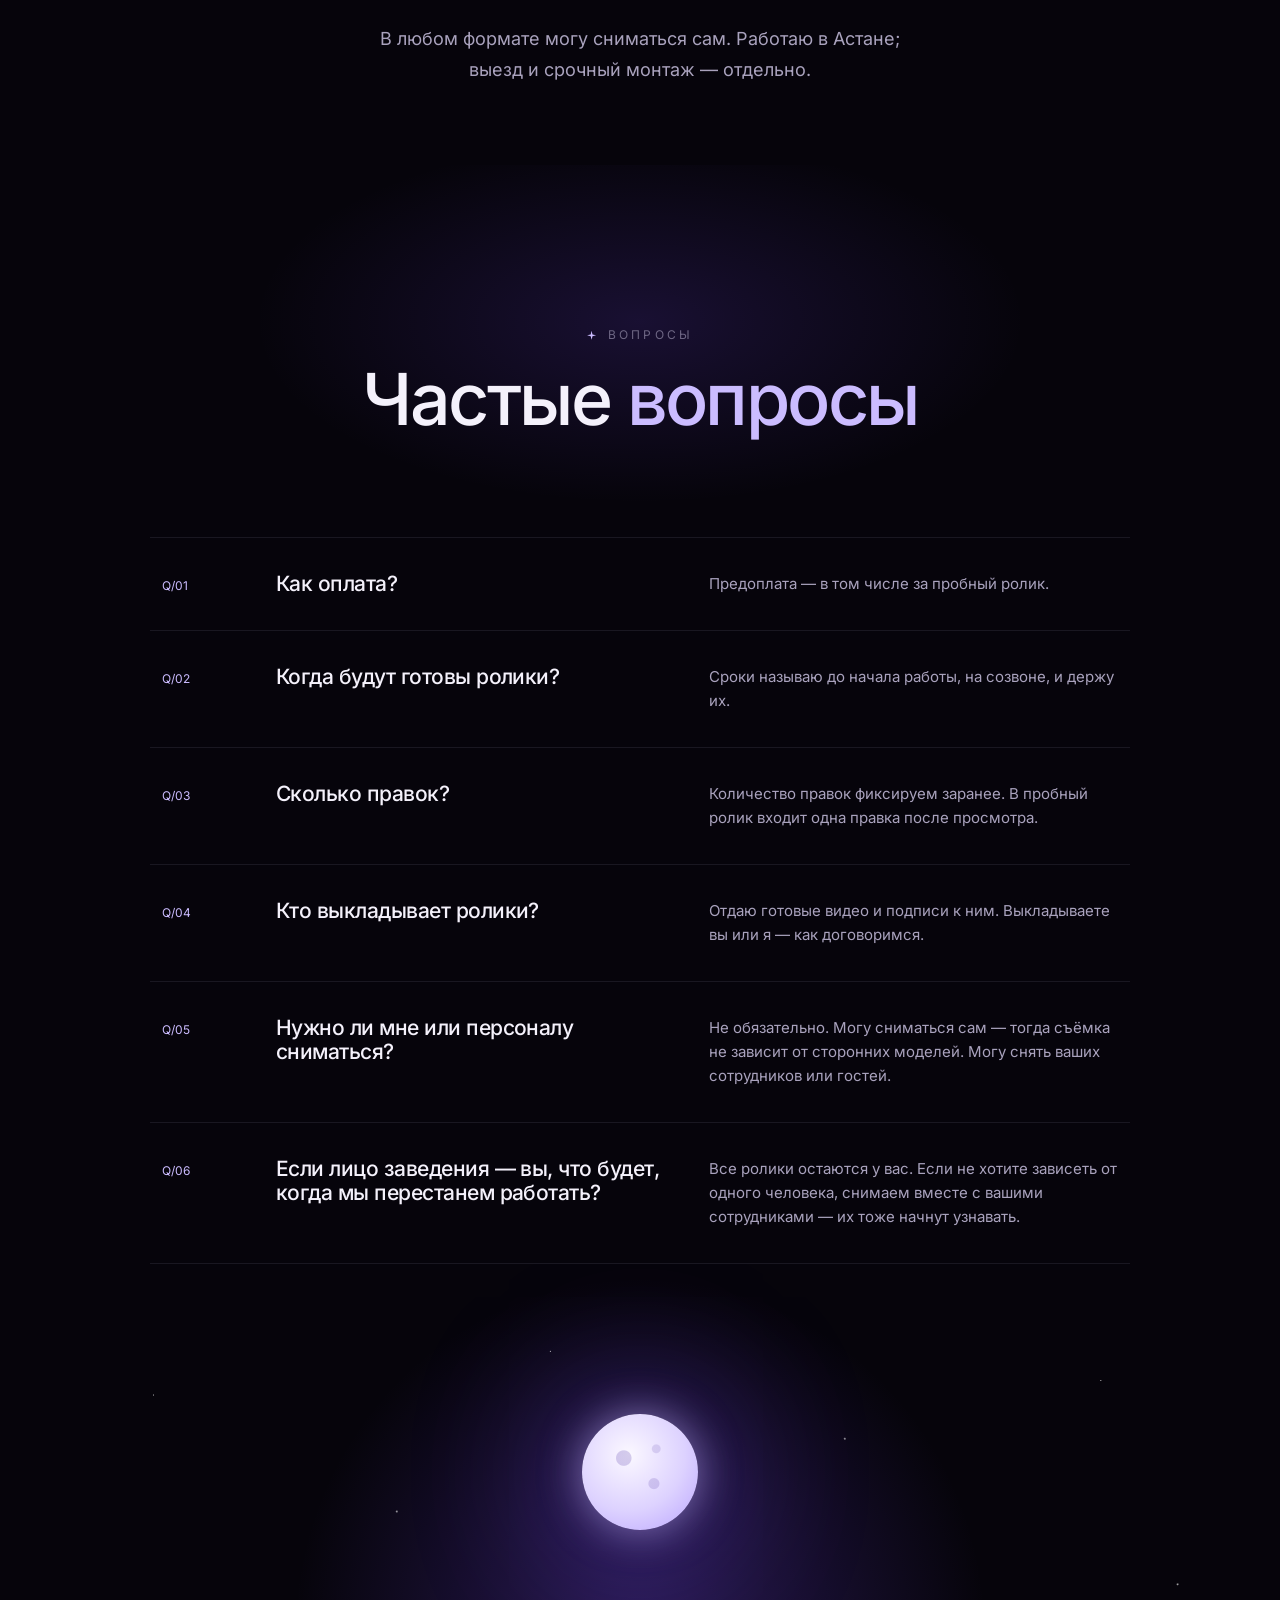
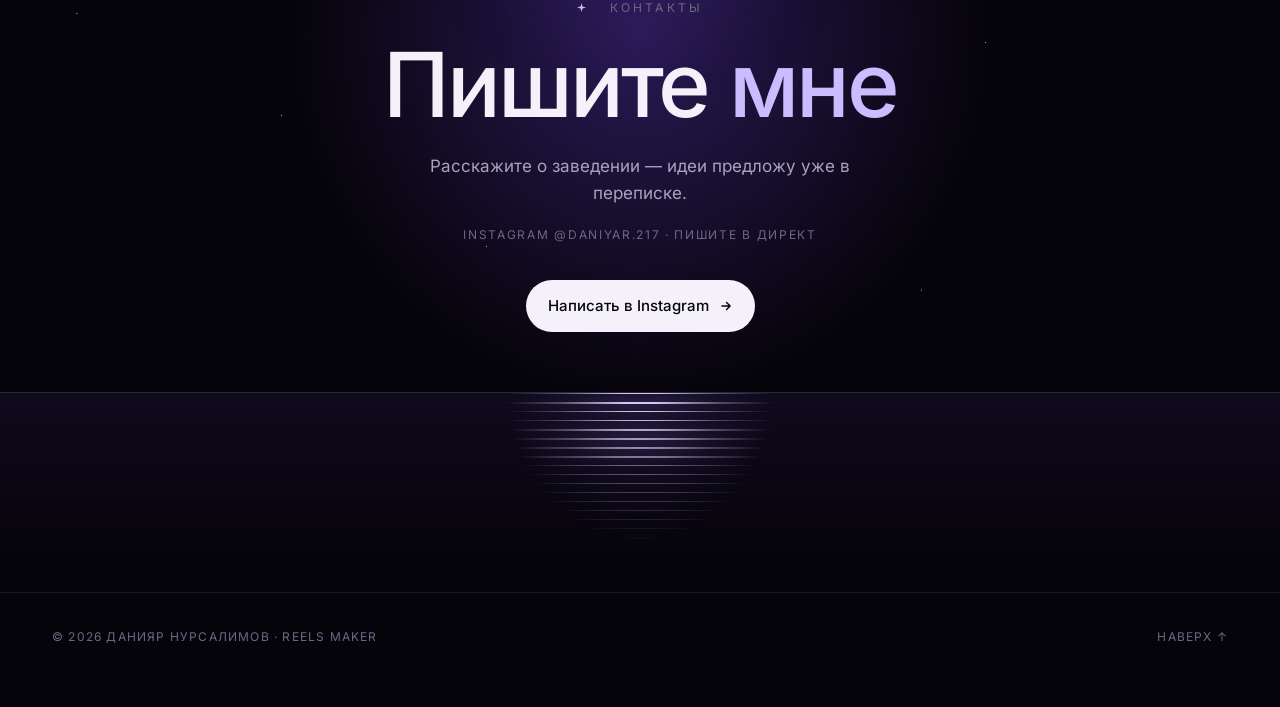
==== commit 44533e91: "Reels: пауза по нажатию, кнопка «играть» и перемотка прямо в ленте роликов Co-Authored-By: Claude So" ====
--- a/reels/index.html
+++ b/reels/index.html
@@ -26,7 +26,7 @@
 <link rel="icon" href="favicon.svg" type="image/svg+xml">
 <link rel="apple-touch-icon" href="og.jpg">
 <link rel="preload" href="fonts/inter-cyrillic-500-normal.woff2" as="font" type="font/woff2" crossorigin>
-<link rel="stylesheet" href="css/site.css?v=17">
+<link rel="stylesheet" href="css/site.css?v=18">
 <script>
   document.documentElement.classList.replace('no-js', 'js');
 </script>
@@ -281,6 +281,6 @@
   </div>
 </div>
 
-<script src="js/app.js?v=17"></script>
+<script src="js/app.js?v=18"></script>
 </body>
 </html>
--- a/reels/css/site.css
+++ b/reels/css/site.css
@@ -1114,4 +1114,23 @@
   .ri-text { color: rgba(255,255,255,.78); font-size: 14px; display: -webkit-box; -webkit-line-clamp: 4; -webkit-box-orient: vertical; overflow: hidden; }
   .ri-cta { display: flex; justify-content: center; height: 54px; margin-top: 14px; font-size: 15px; }
 }
+
+/* нажатие на активный ролик — пауза/играть; полоска внизу — перемотка */
+.reel[data-o="0"][data-video]:not([data-video=""]) { cursor: pointer; }
+.r-play { position: absolute; z-index: 4; left: 50%; top: 50%; translate: -50% -50%; width: 72px; height: 72px; border-radius: 50%; display: grid; place-items: center; color: #fff; padding-left: 4px; opacity: 0; scale: .85; pointer-events: none;
+  background: rgba(0,0,0,.45); border: 1px solid rgba(255,255,255,.35); backdrop-filter: blur(10px); -webkit-backdrop-filter: blur(10px); transition: opacity .25s, scale .25s; }
+.reel[data-o="0"].paused .r-play { opacity: 1; scale: 1; }
+.r-prog { position: absolute; z-index: 4; left: 14px; right: 14px; bottom: 8px; height: 22px; display: none; cursor: pointer; touch-action: none; }
+.reel[data-o="0"] .r-prog { display: block; }
+.r-prog::before { content: ""; position: absolute; left: 0; right: 0; bottom: 8px; height: 4px; border-radius: 2px; background: rgba(255,255,255,.3); transition: height .15s, bottom .15s; }
+.r-prog:hover::before { height: 6px; bottom: 7px; }
+.r-prog i { position: absolute; left: 0; right: 0; bottom: 8px; height: 4px; border-radius: 2px; background: #fff; transform-origin: 0 50%; transform: scaleX(0); pointer-events: none; }
+.r-prog:hover i { height: 6px; bottom: 7px; }
+@media (max-width: 760px) {
+  .r-prog { left: 0; right: 0; bottom: 0; height: 28px; }
+  .r-prog::before, .r-prog i { bottom: 0; height: 4px; border-radius: 0; }
+  .r-play { width: 84px; height: 84px; }
+  .reels-info { pointer-events: none; padding-bottom: 34px; }
+  .ri-cta { pointer-events: auto; }
+}
 @media (prefers-reduced-motion: reduce) { .reel, .reels-info { transition: none; } }
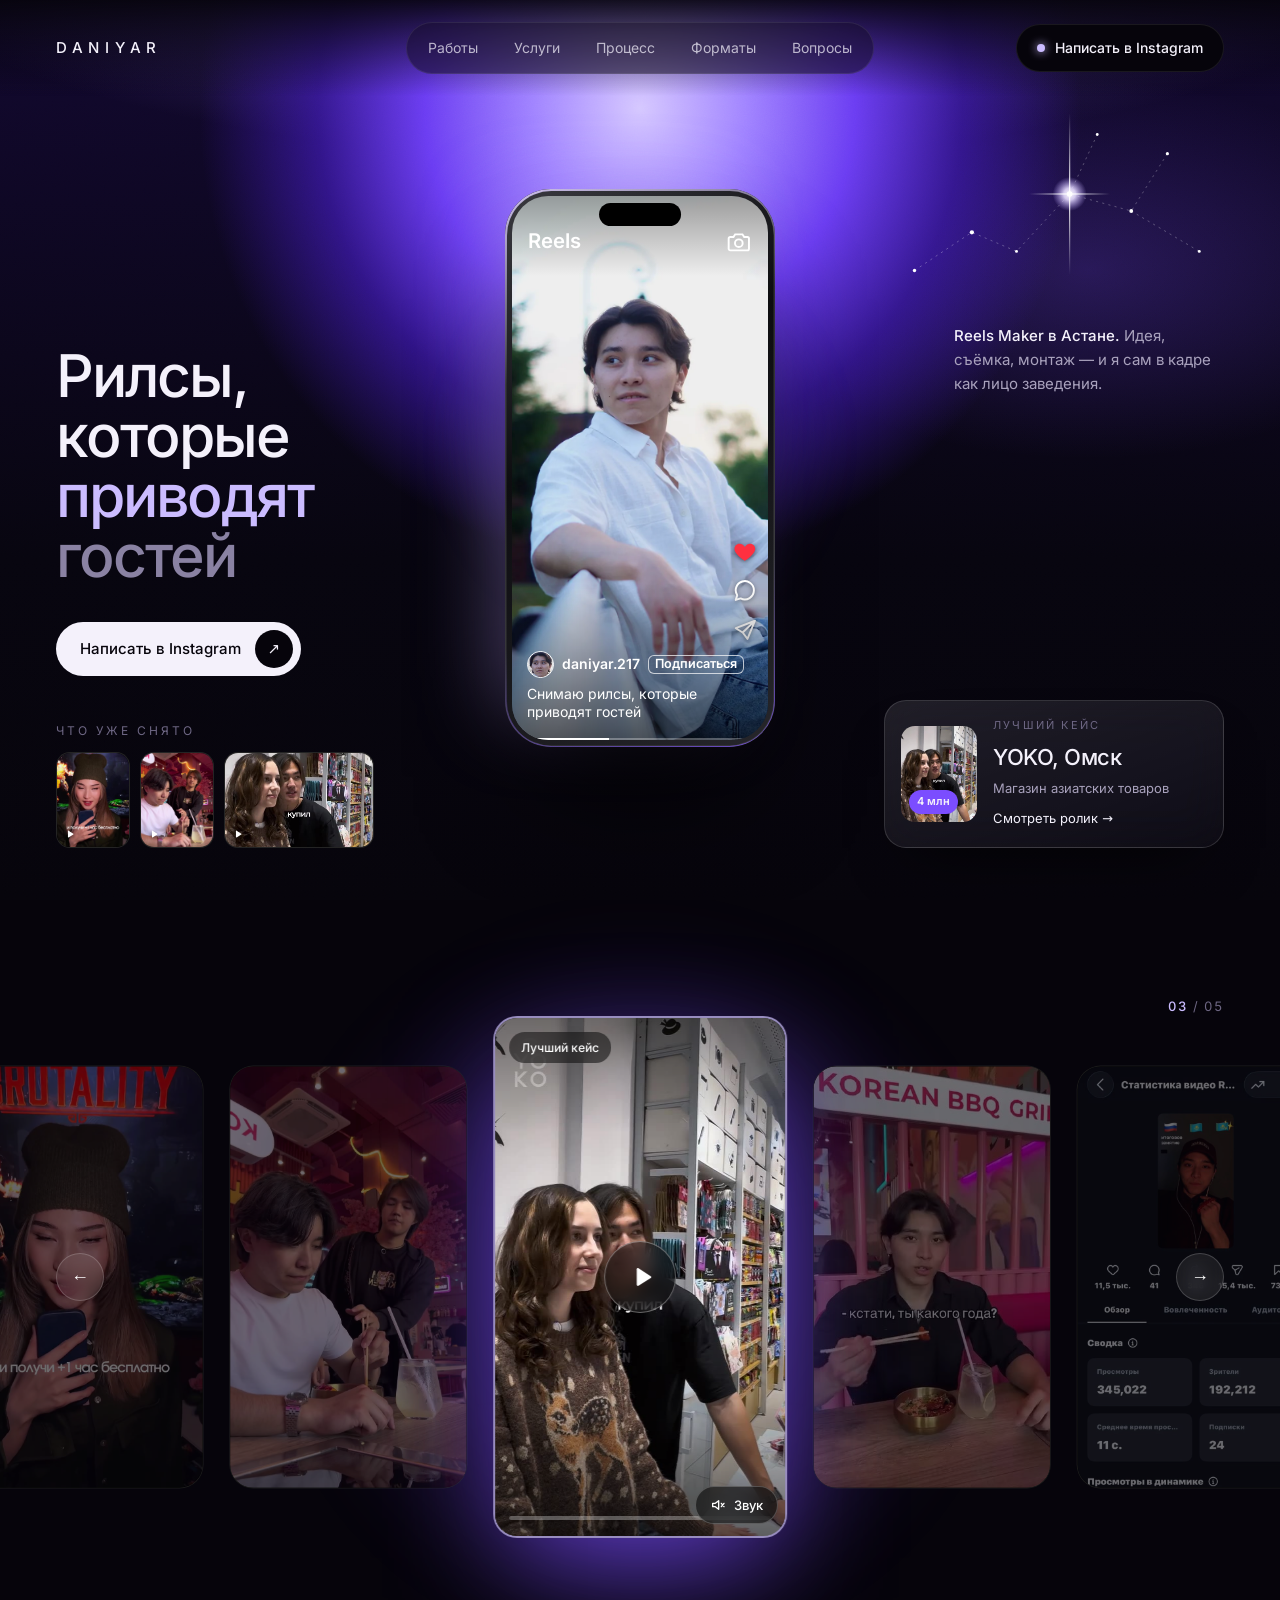
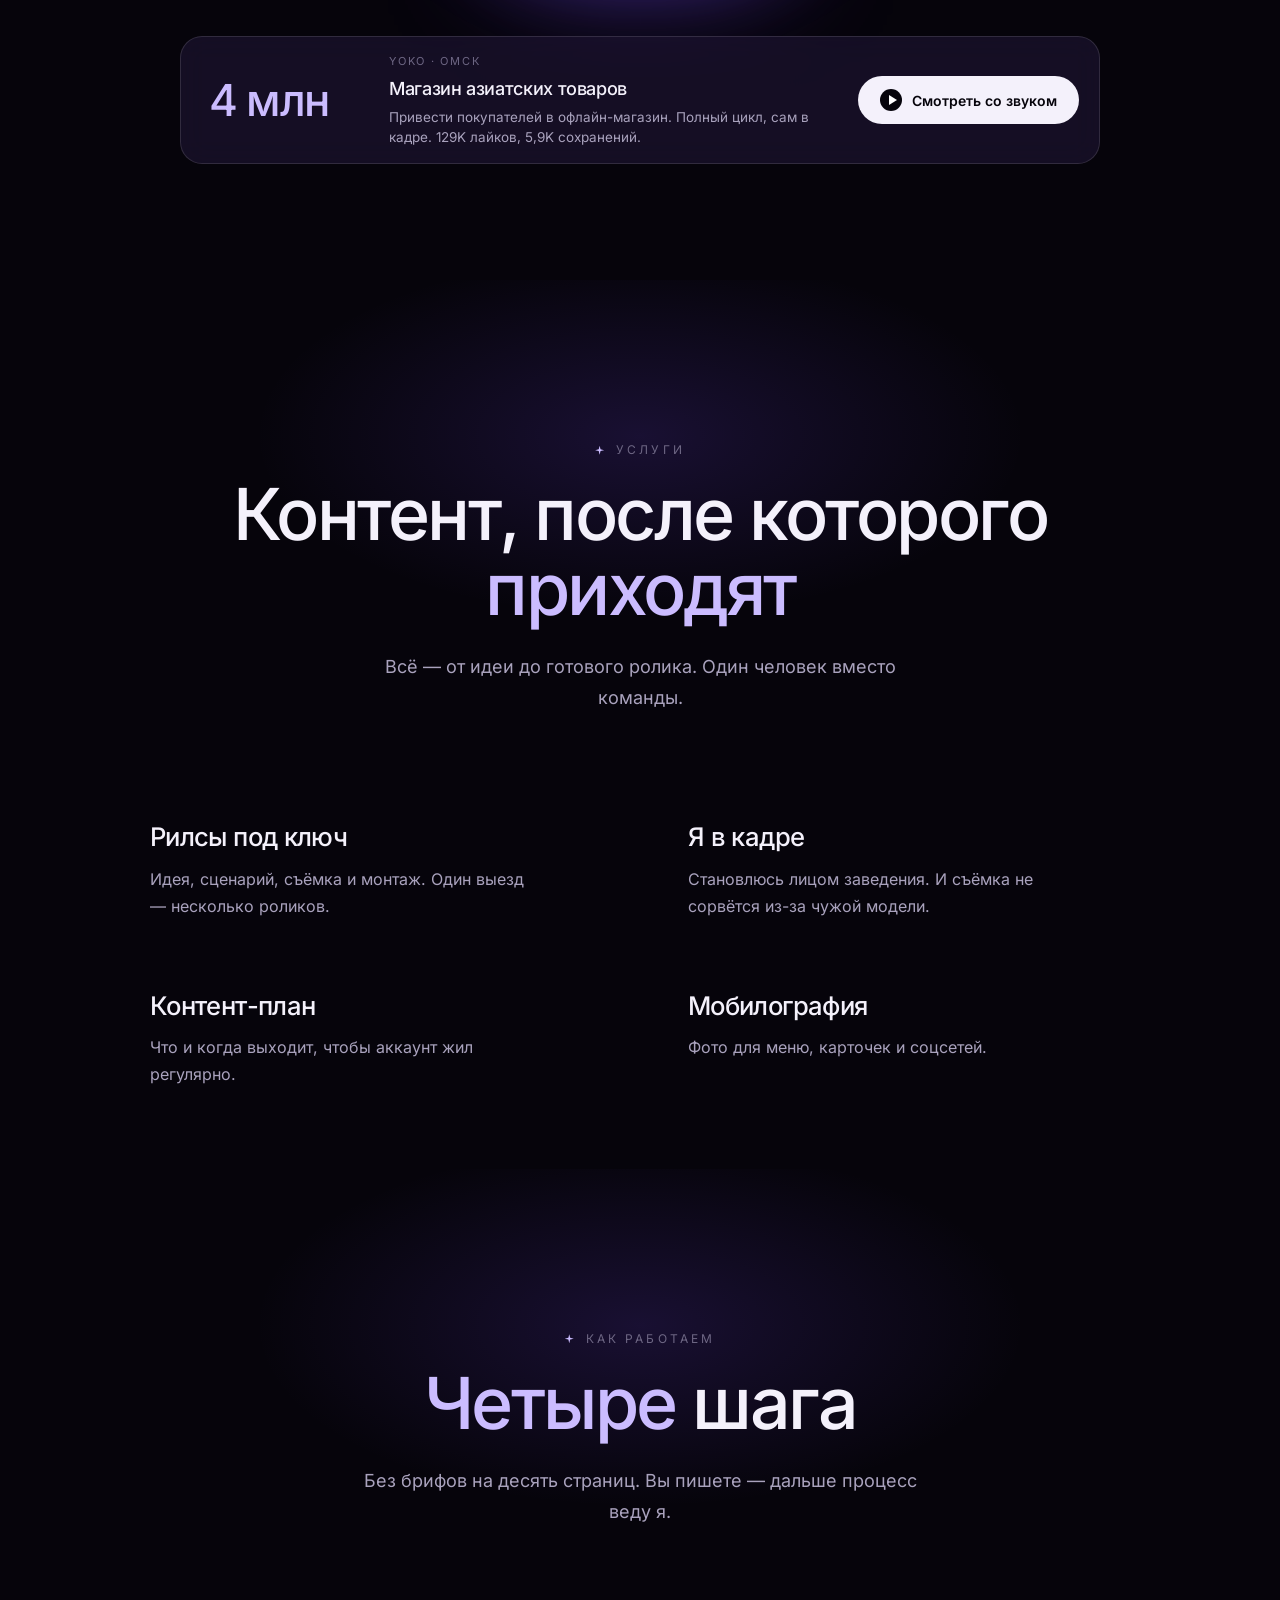
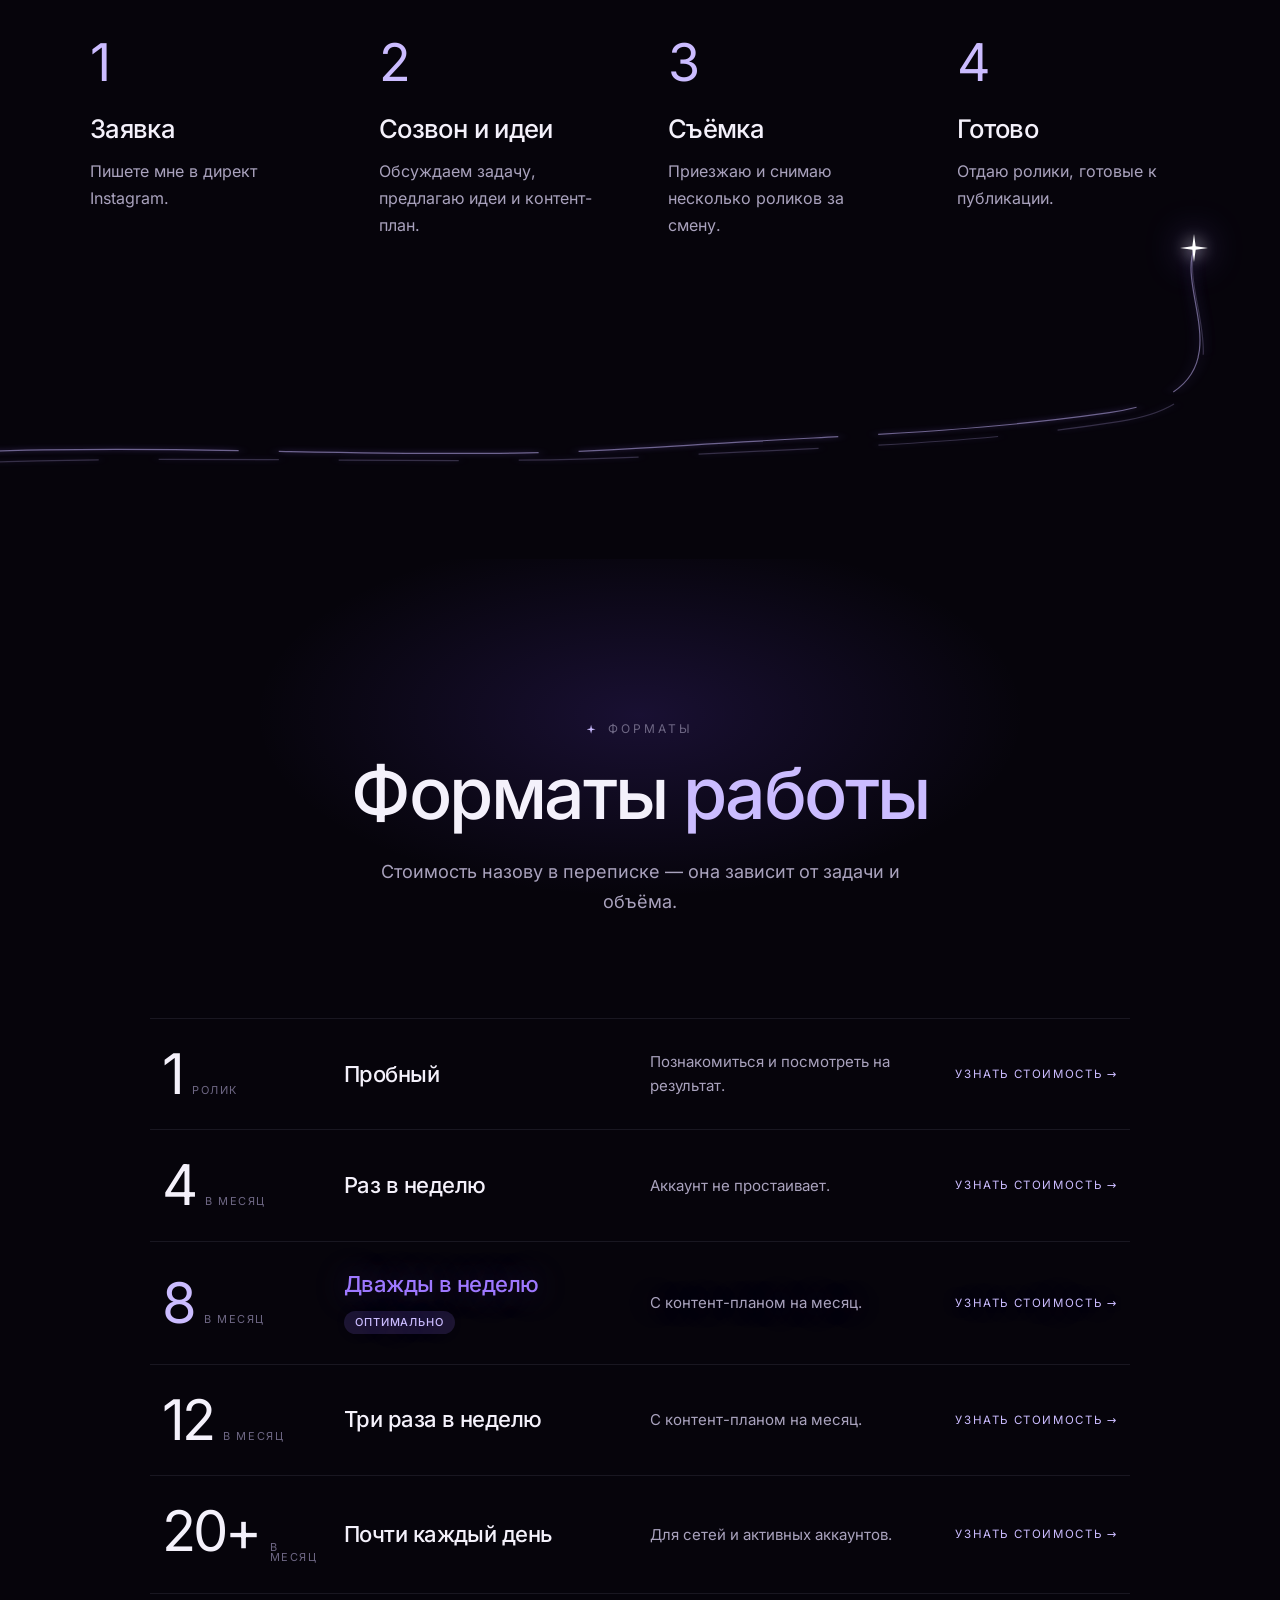
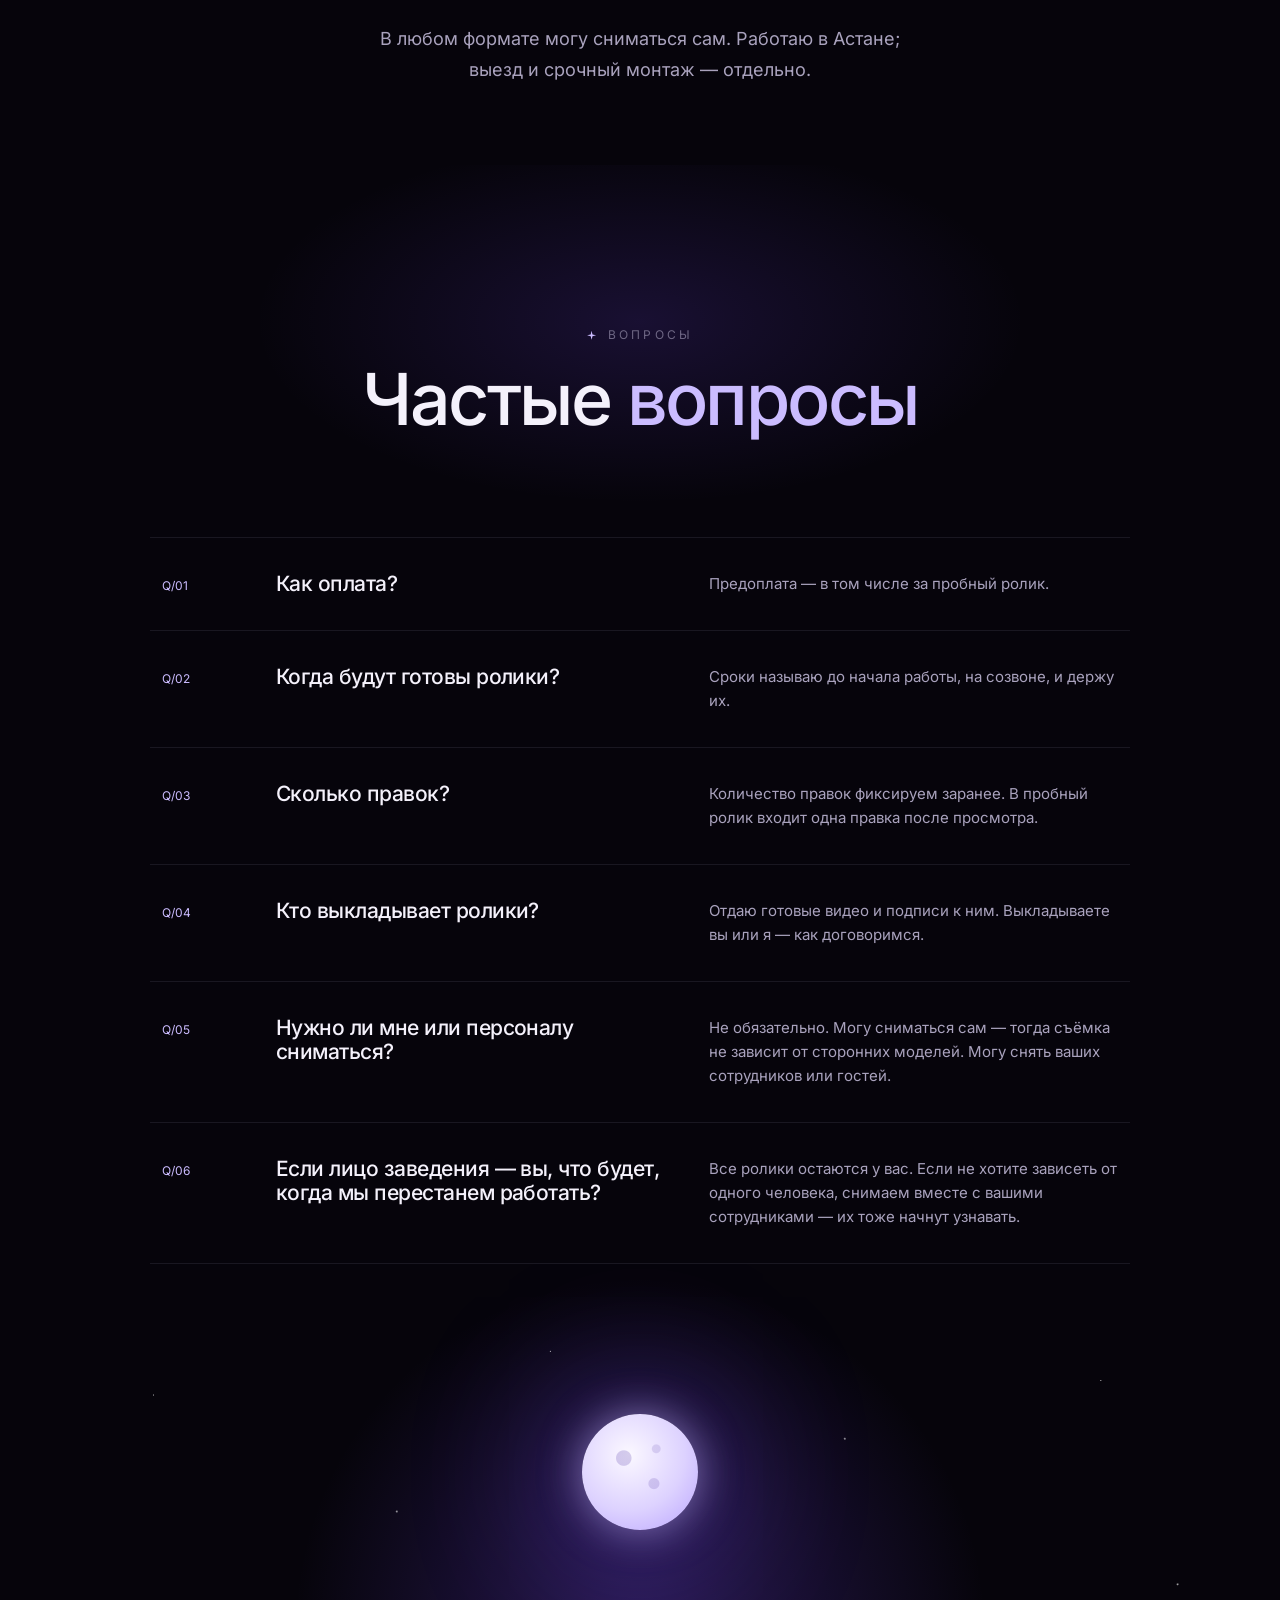
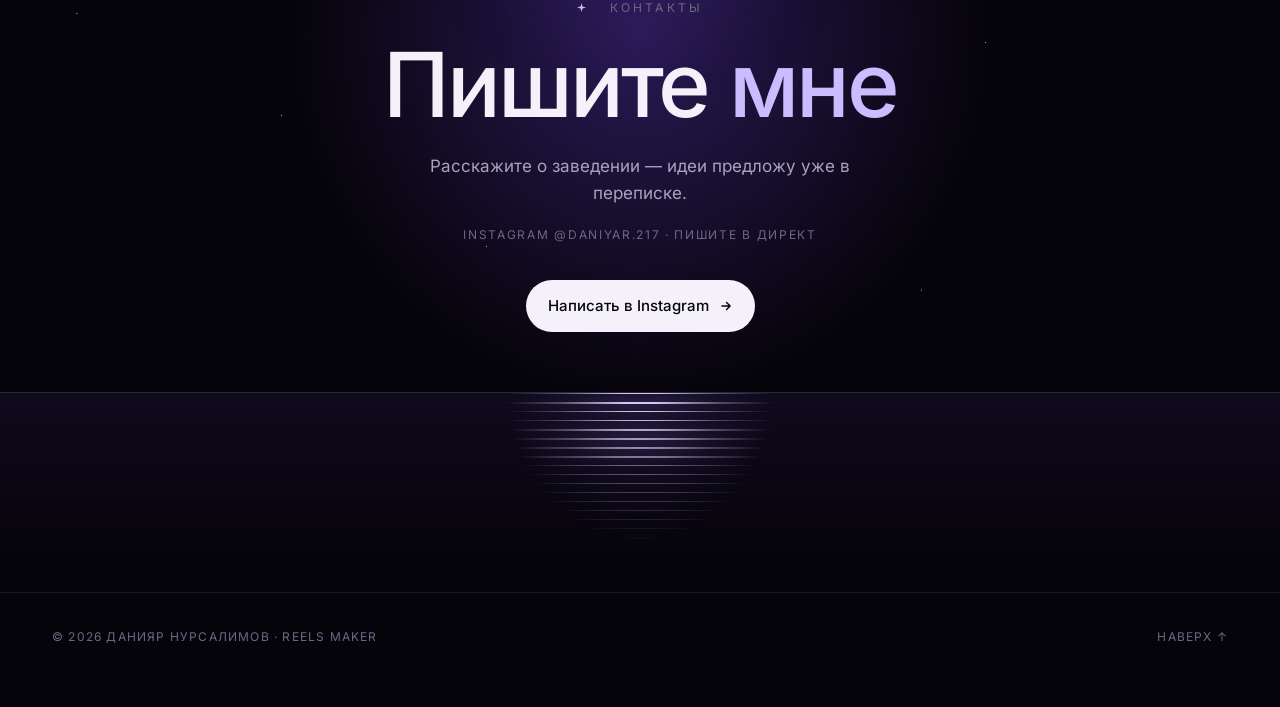
==== commit 38a1e4ef: "Reels: явная кнопка «Смотреть со звуком» вместо «Заказать такой же» Co-Authored-By: Claude Sonnet 5." ====
--- a/reels/index.html
+++ b/reels/index.html
@@ -26,7 +26,7 @@
 <link rel="icon" href="favicon.svg" type="image/svg+xml">
 <link rel="apple-touch-icon" href="og.jpg">
 <link rel="preload" href="fonts/inter-cyrillic-500-normal.woff2" as="font" type="font/woff2" crossorigin>
-<link rel="stylesheet" href="css/site.css?v=18">
+<link rel="stylesheet" href="css/site.css?v=19">
 <script>
   document.documentElement.classList.replace('no-js', 'js');
 </script>
@@ -177,7 +177,7 @@
   <div class="reels-info">
     <span class="ri-big"></span>
     <div class="ri-txt"><small class="ri-label"></small><b class="ri-title"></b><span class="ri-text"></span></div>
-    <a class="ri-cta" href="https://ig.me/m/daniyar.217" target="_blank" rel="noopener">Заказать такой же <i aria-hidden="true">↗</i></a>
+    <button type="button" class="ri-cta"><i class="ri-ico" aria-hidden="true"></i><span class="ri-cta-t">Смотреть со звуком</span></button>
   </div>
 </section>
 
@@ -281,6 +281,6 @@
   </div>
 </div>
 
-<script src="js/app.js?v=18"></script>
+<script src="js/app.js?v=19"></script>
 </body>
 </html>
--- a/reels/css/site.css
+++ b/reels/css/site.css
@@ -1087,7 +1087,11 @@
 .ri-text { display: block; font-size: 13.5px; line-height: 1.5; color: var(--muted); }
 .ri-cta { flex: none; display: inline-flex; align-items: center; gap: 10px; height: 48px; padding: 0 22px; border-radius: 999px; background: rgb(var(--text-rgb)); color: #06040b; font-size: 14px; font-weight: 600; white-space: nowrap; transition: box-shadow .25s; }
 .ri-cta:hover { box-shadow: 0 14px 40px -14px rgba(123, 77, 255, .8); }
-.ri-cta i { font-style: normal; }
+.ri-cta { border: 0; cursor: pointer; font-family: var(--sans); }
+.ri-ico { width: 22px; height: 22px; border-radius: 50%; background: #06040b; position: relative; flex: none; }
+.ri-ico::before { content: ""; position: absolute; left: 9px; top: 6px; border-left: 8px solid #fff; border-top: 5px solid transparent; border-bottom: 5px solid transparent; }
+.ri-ico[data-k="link"]::before { left: 6px; top: 5px; width: 8px; height: 8px; border: 0; border-top: 2px solid #fff; border-right: 2px solid #fff; transform: rotate(0); }
+.ri-ico[data-k="again"]::before { left: 5px; top: 5px; width: 8px; height: 8px; border: 2px solid #fff; border-right-color: transparent; border-radius: 50%; }
 @media (max-height: 820px) and (min-width: 761px) { .reels-info { bottom: 24px; padding-top: 12px; padding-bottom: 12px; } .ri-text { font-size: 13px; } }
 @media (max-width: 1000px) and (min-width: 761px) { .r-arr.prev { left: 20px; } .r-arr.next { right: 20px; } .reels-info { width: calc(100% - 48px); gap: 18px; } .ri-big { min-width: 110px; font-size: 34px; } }
 
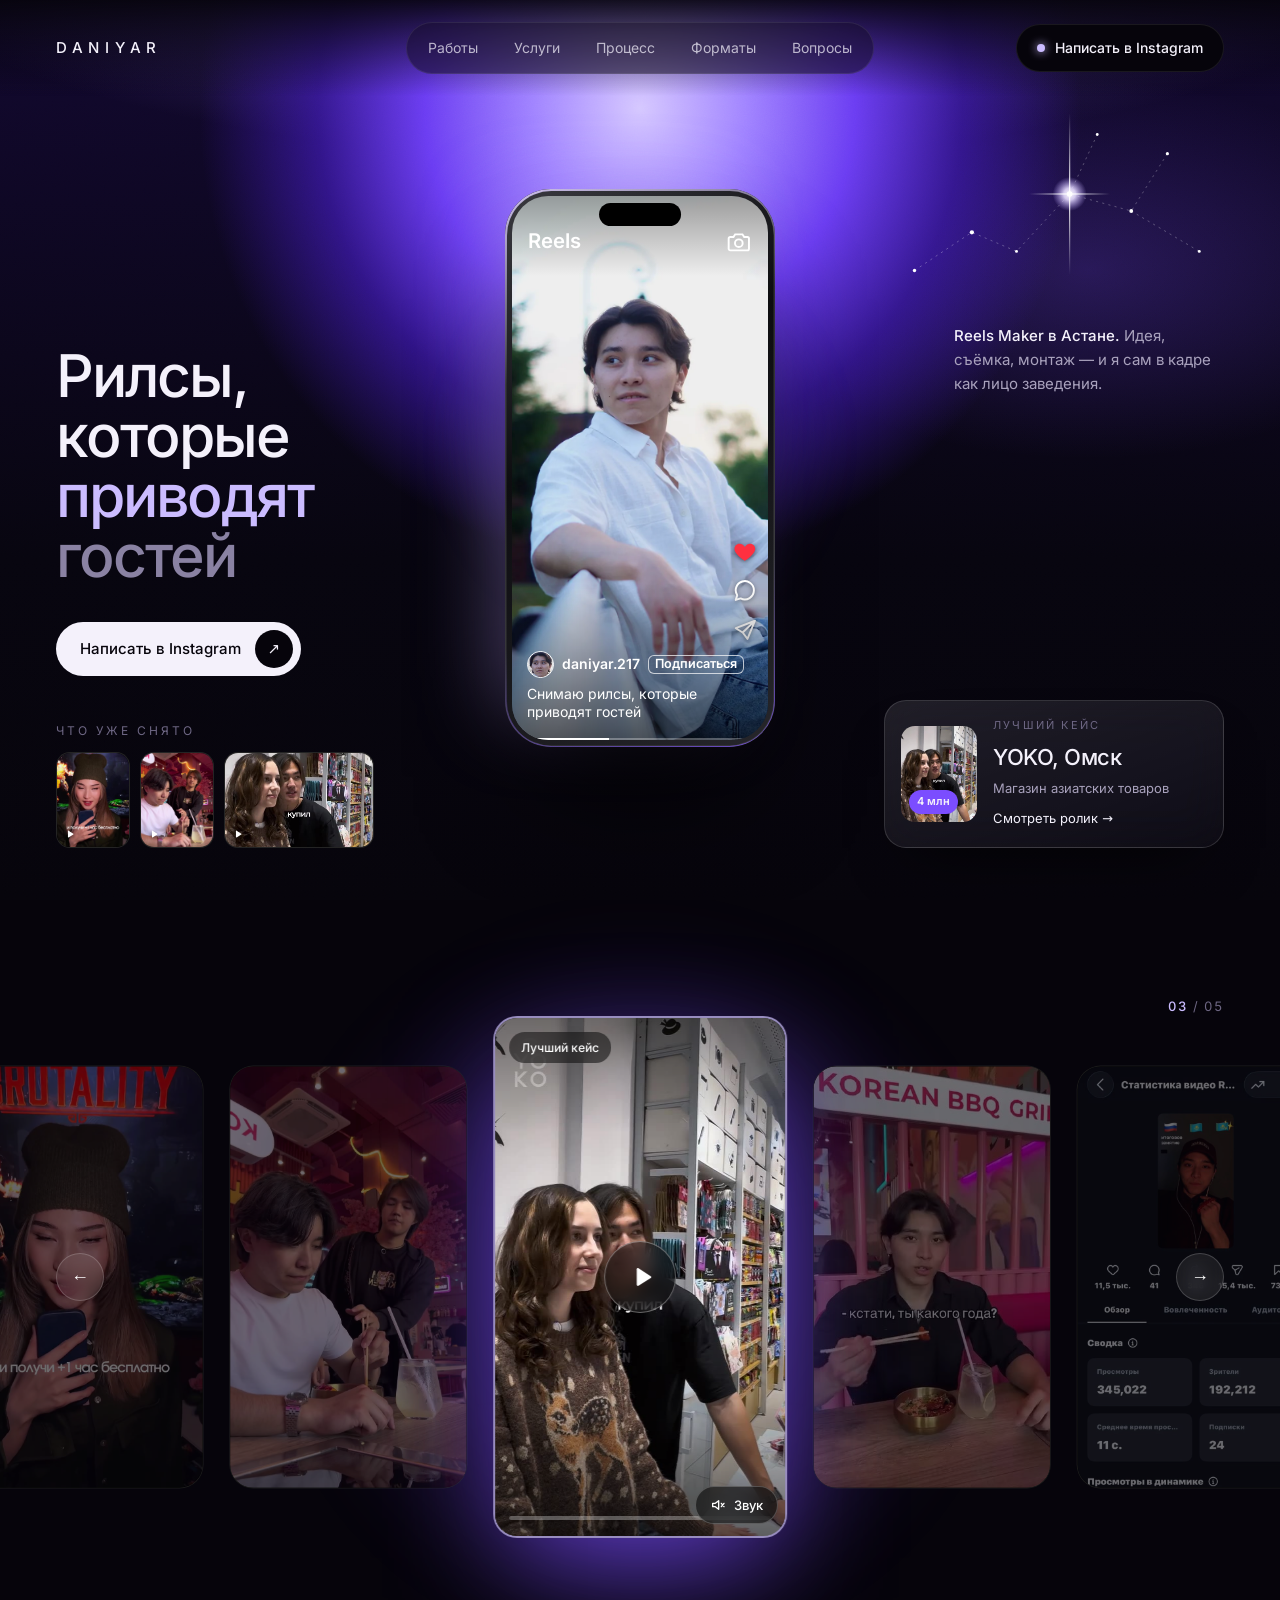
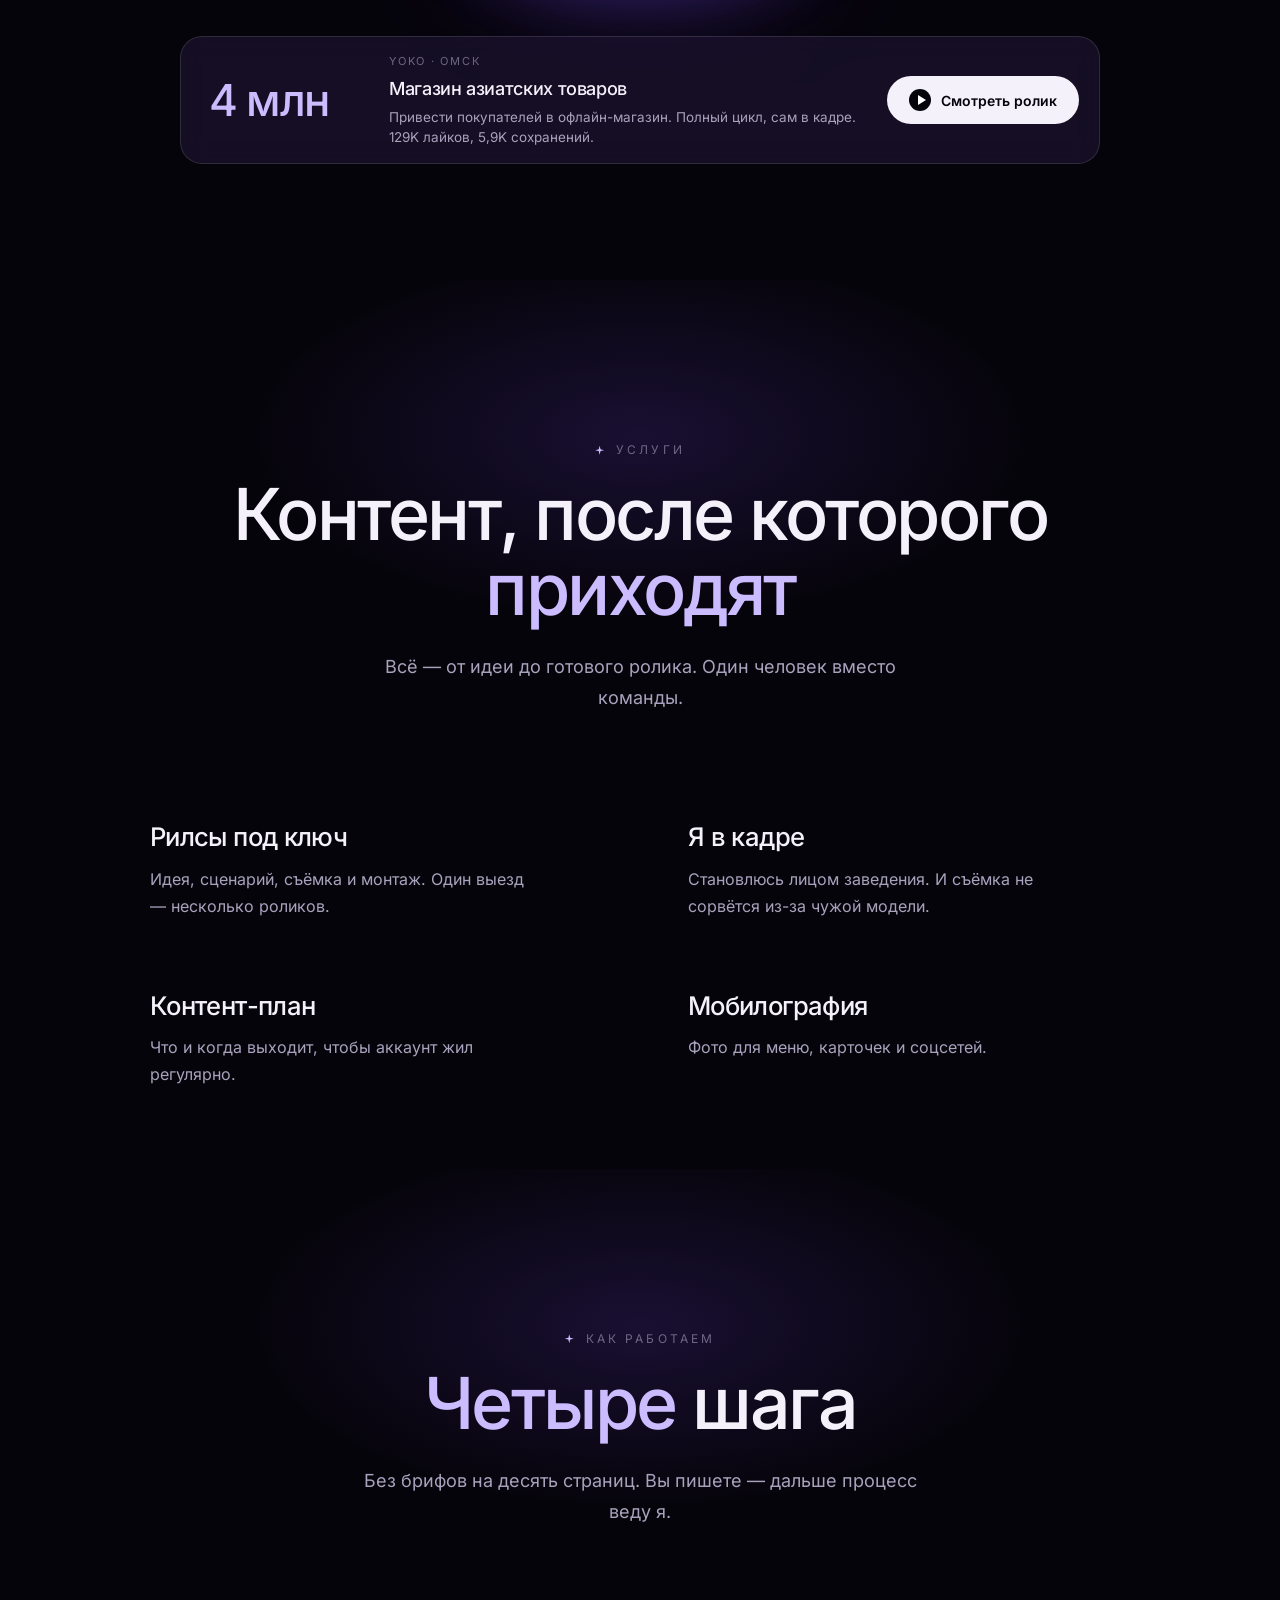
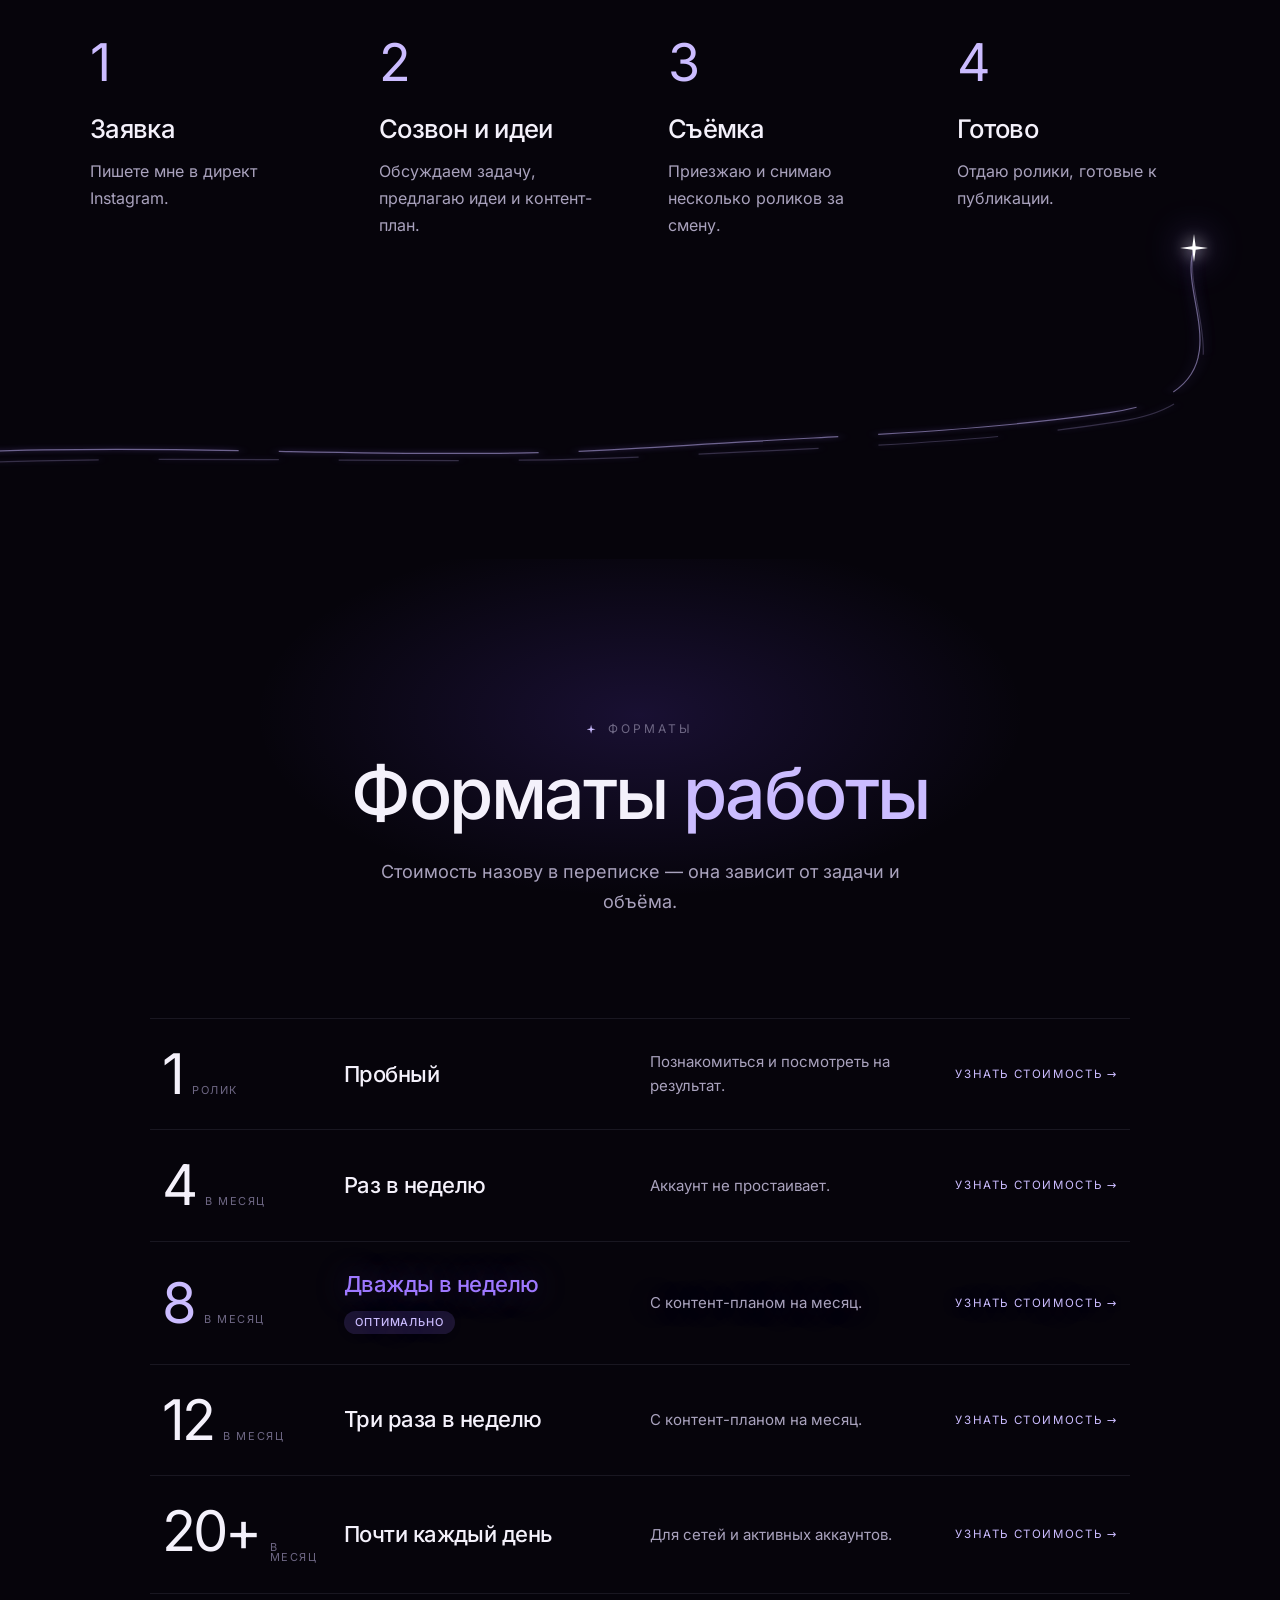
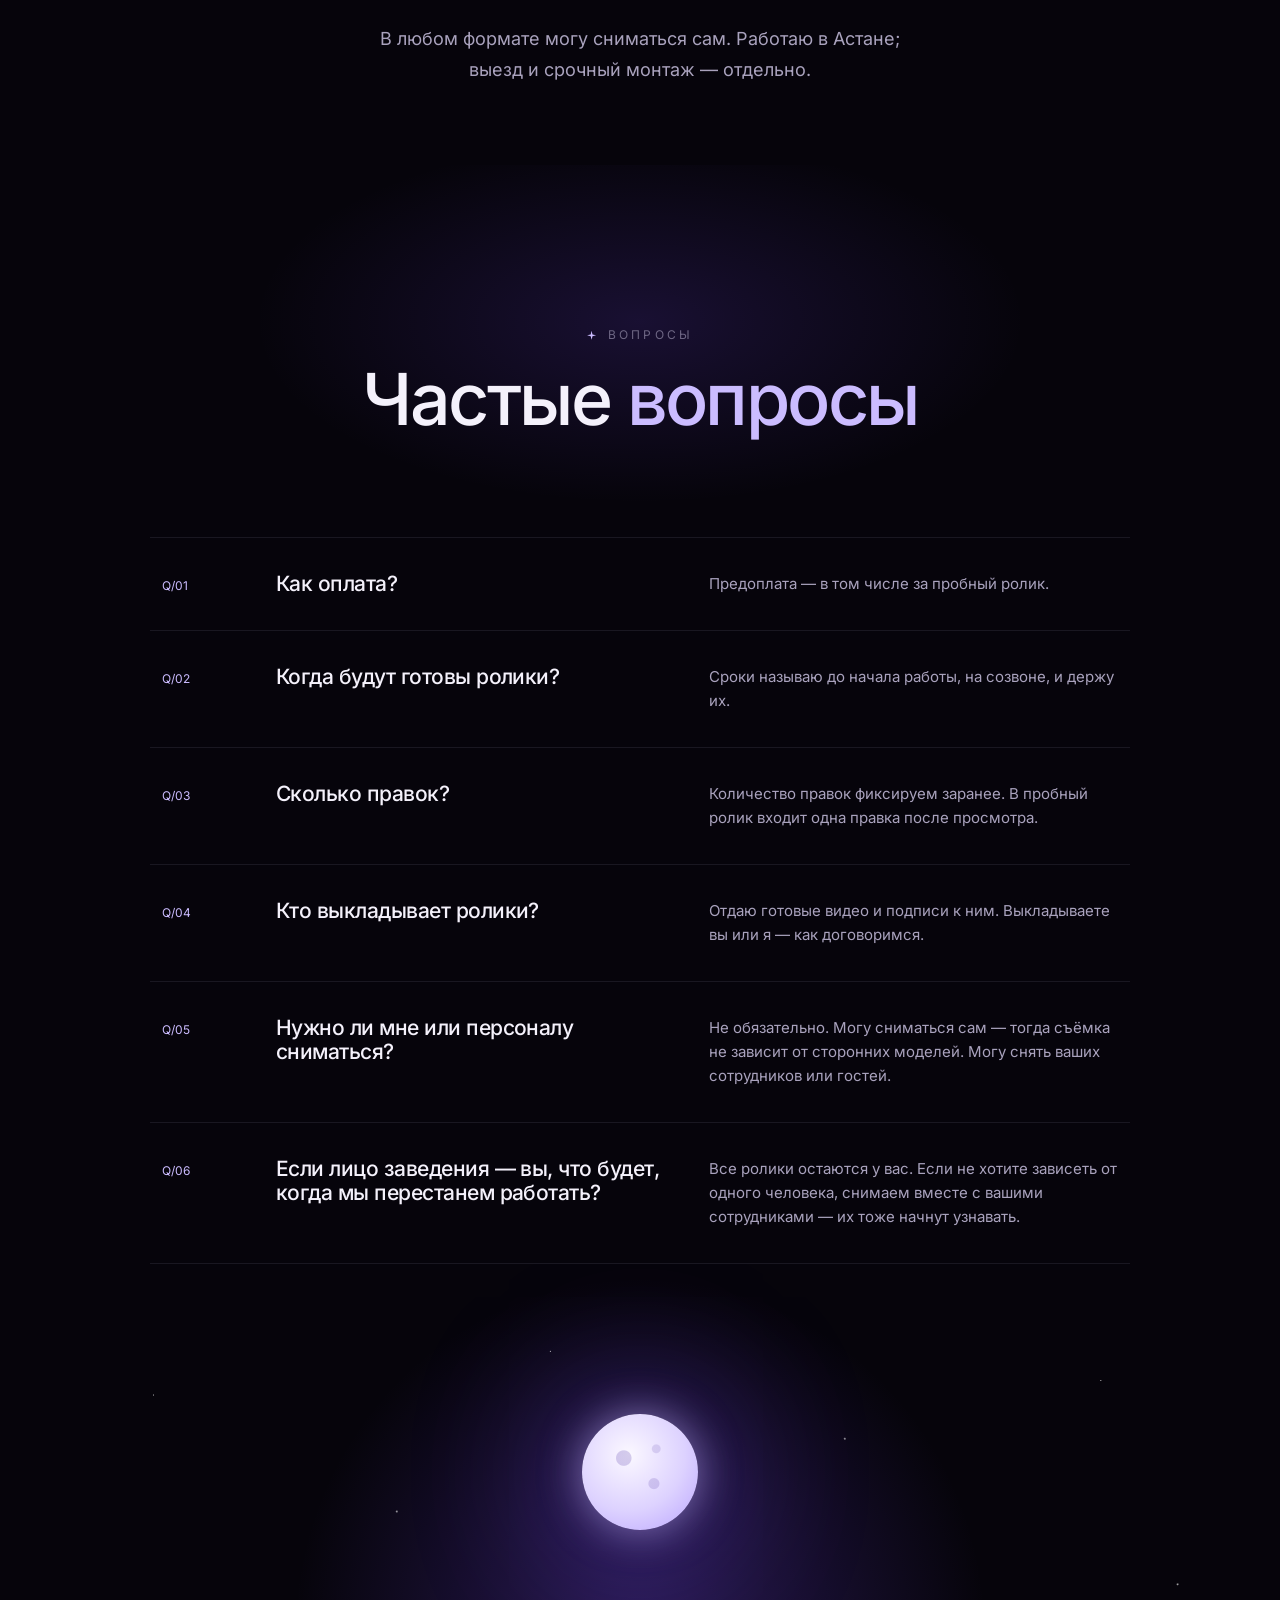
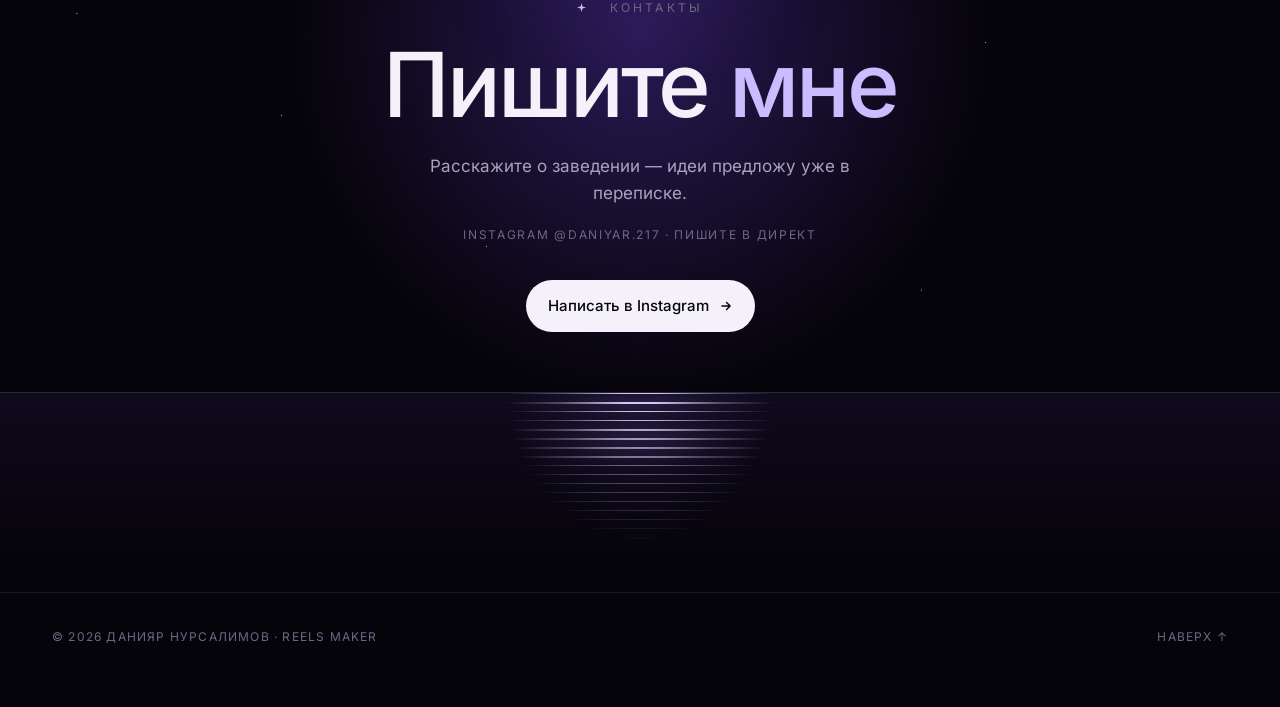
==== commit 96e6e6b4: "Reels: пережать ролики для мобильных, кнопка просмотра открывает окно плеера Co-Authored-By: Claude " ====
--- a/reels/index.html
+++ b/reels/index.html
@@ -281,6 +281,6 @@
   </div>
 </div>
 
-<script src="js/app.js?v=19"></script>
+<script src="js/app.js?v=20"></script>
 </body>
 </html>
